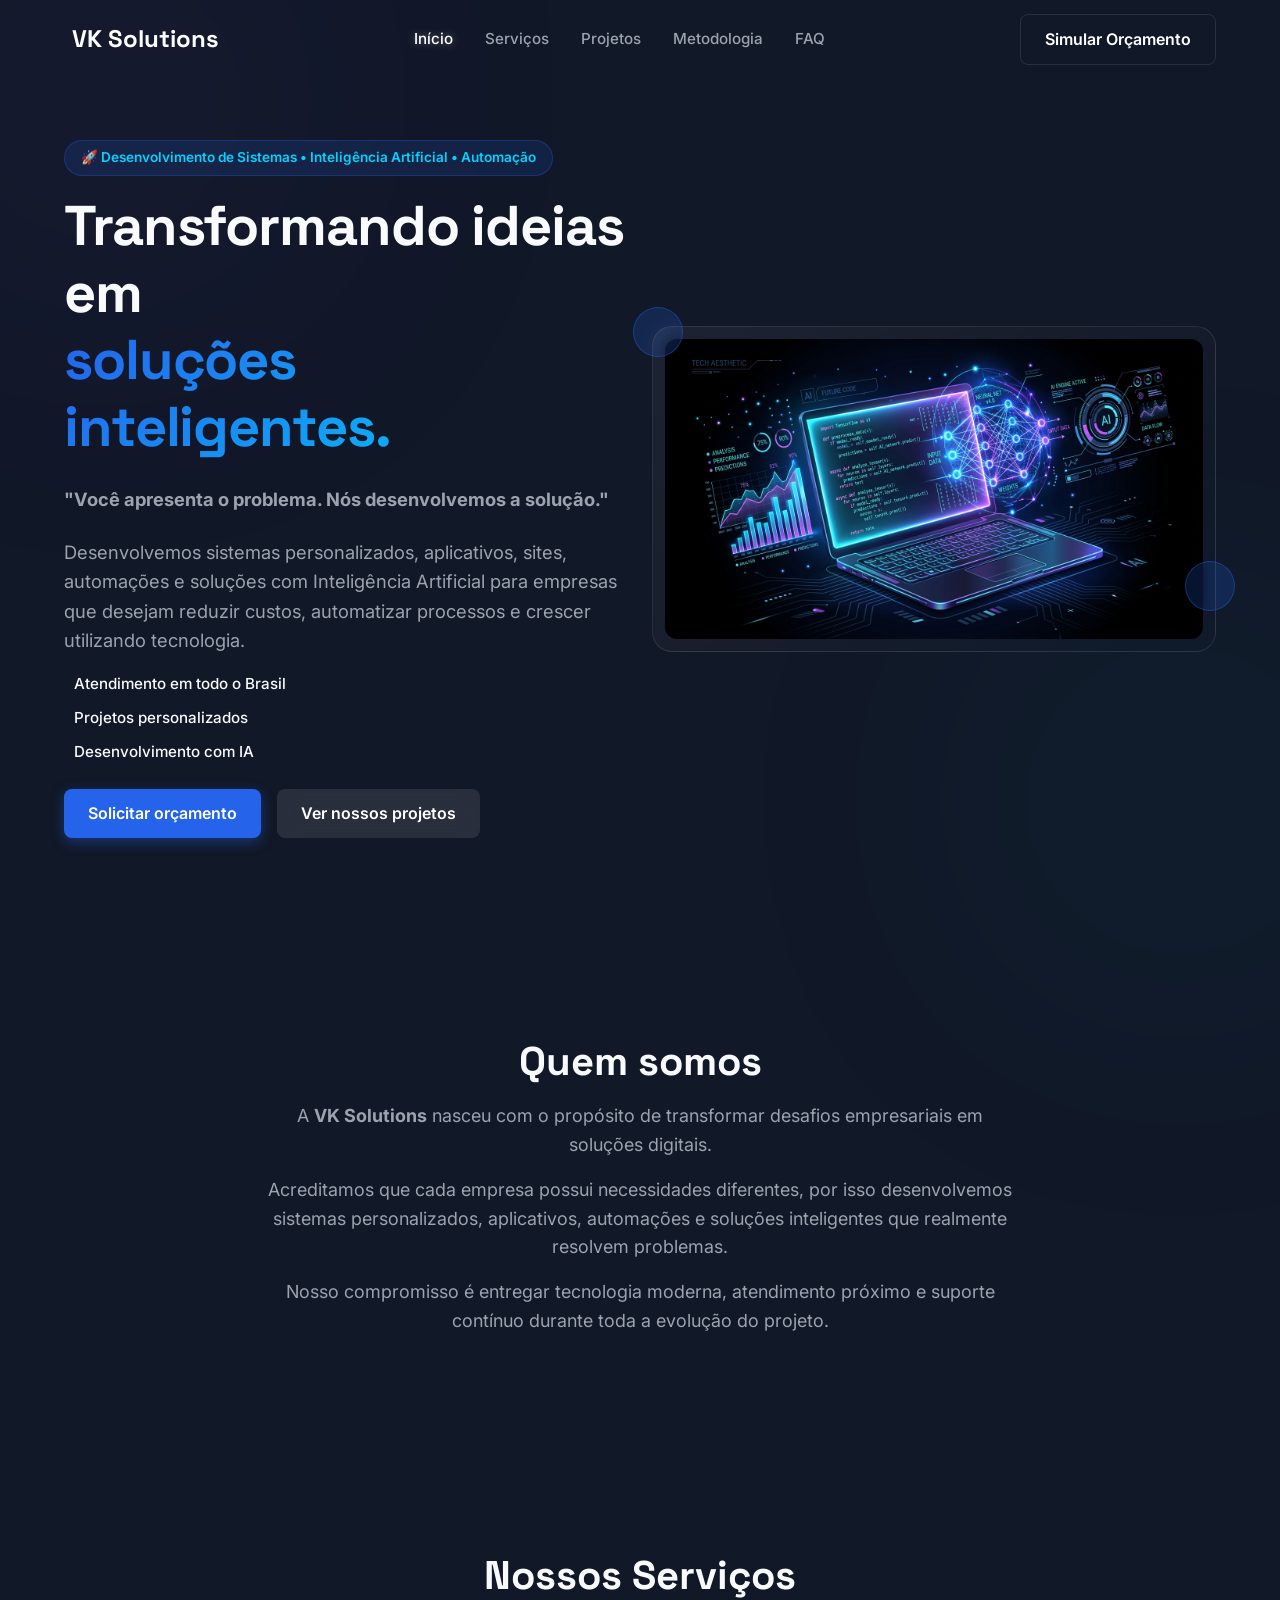
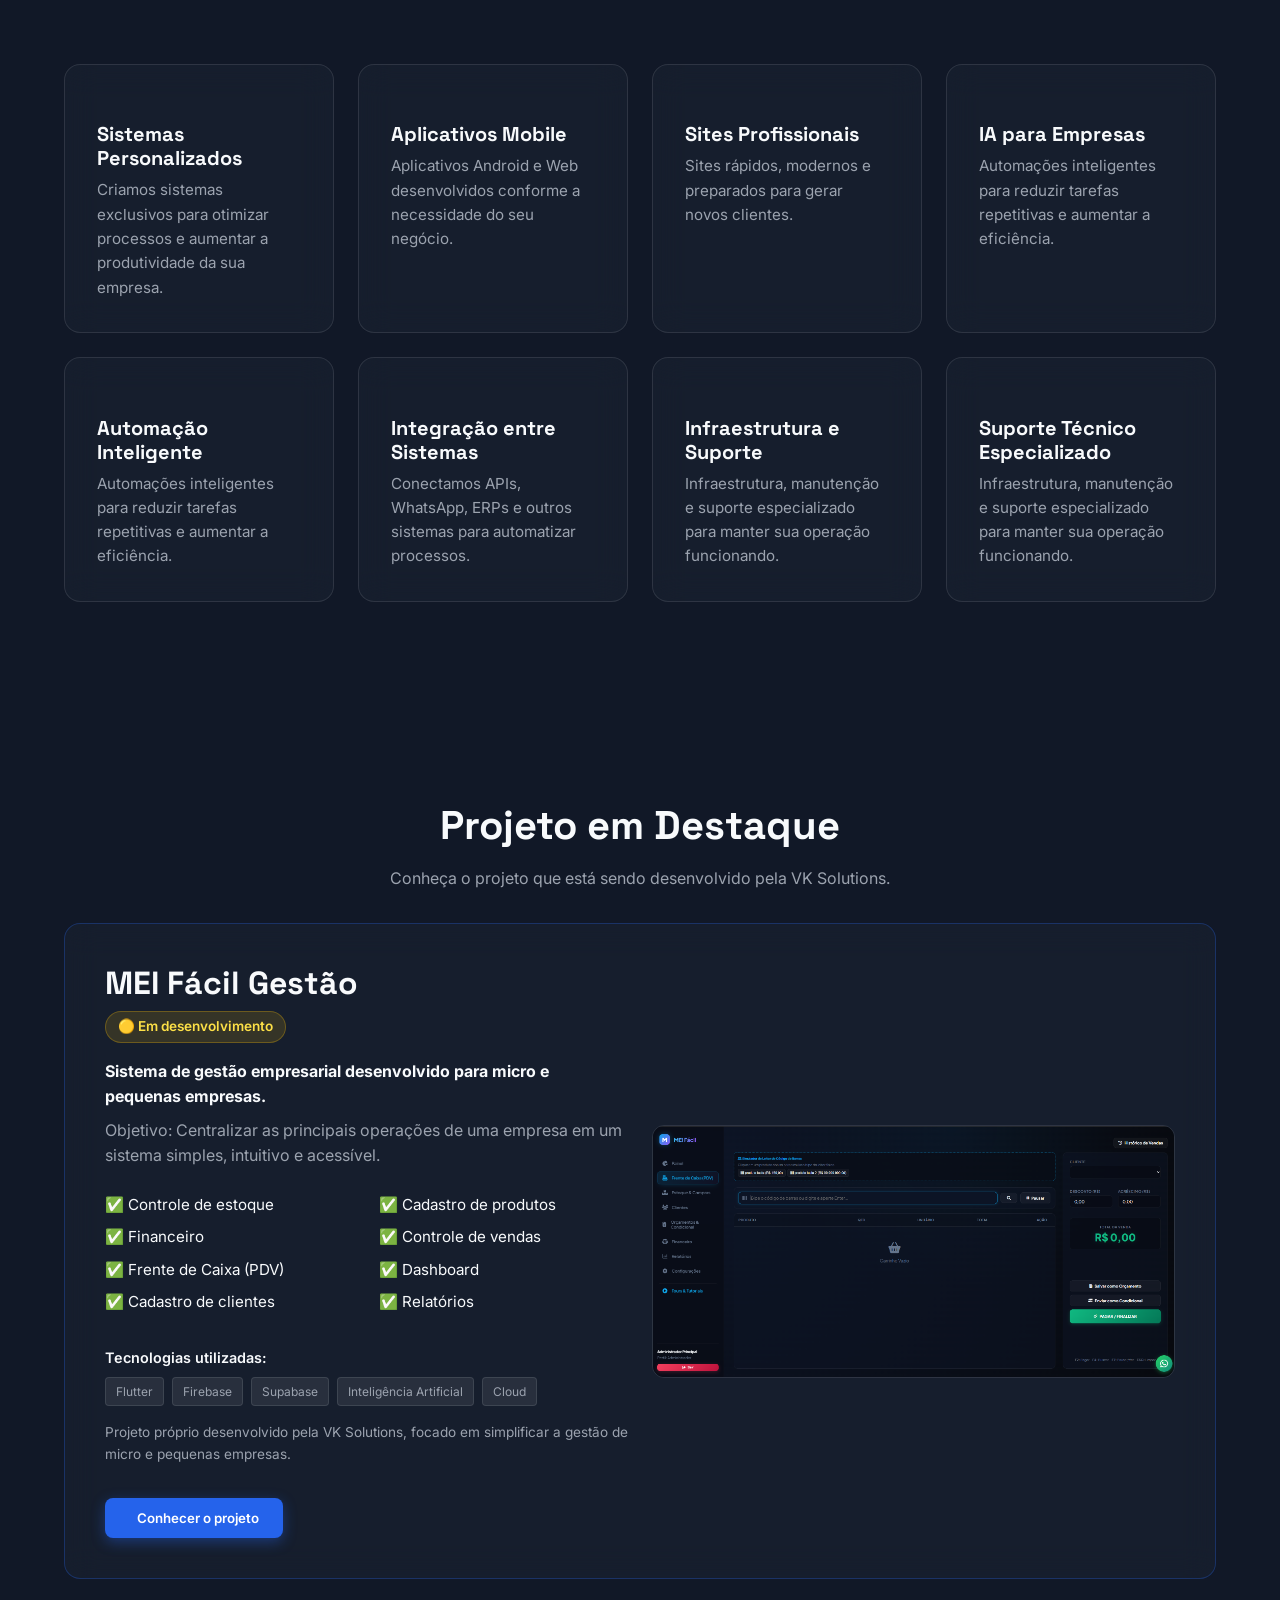
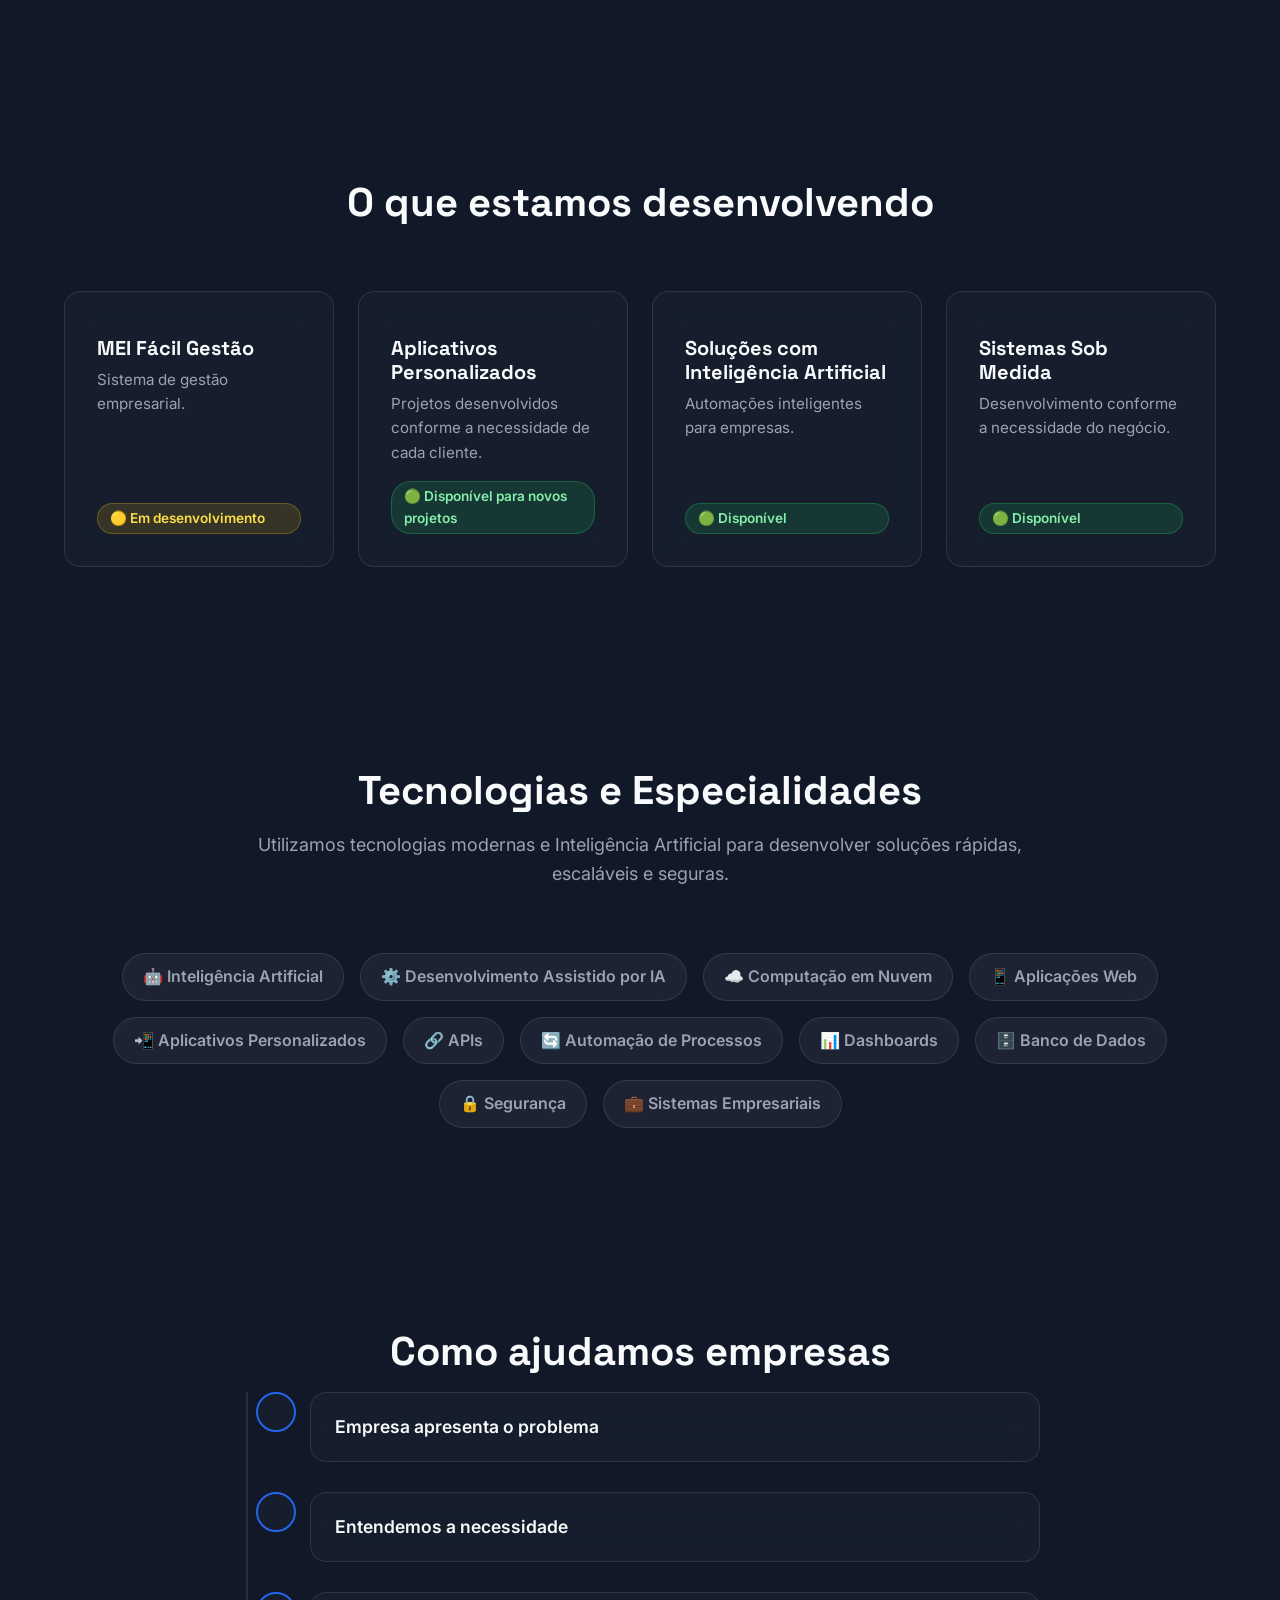
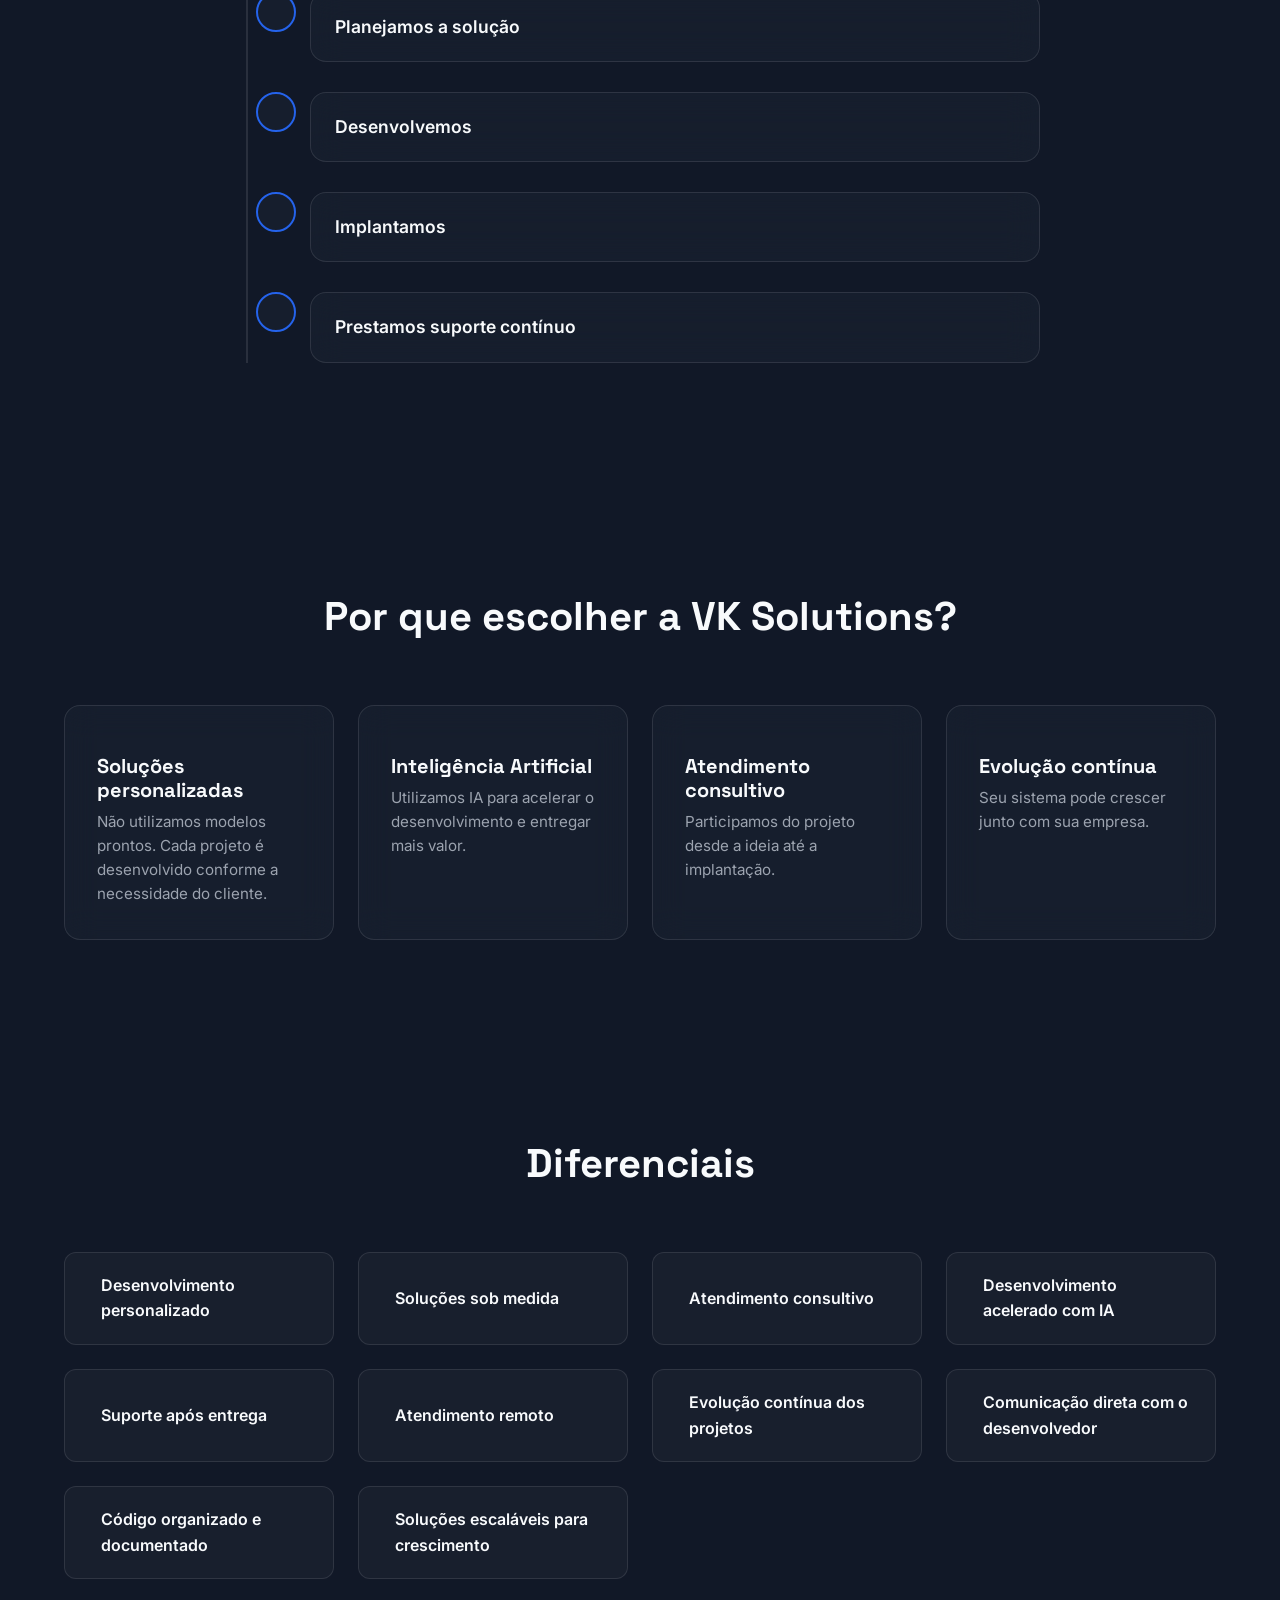
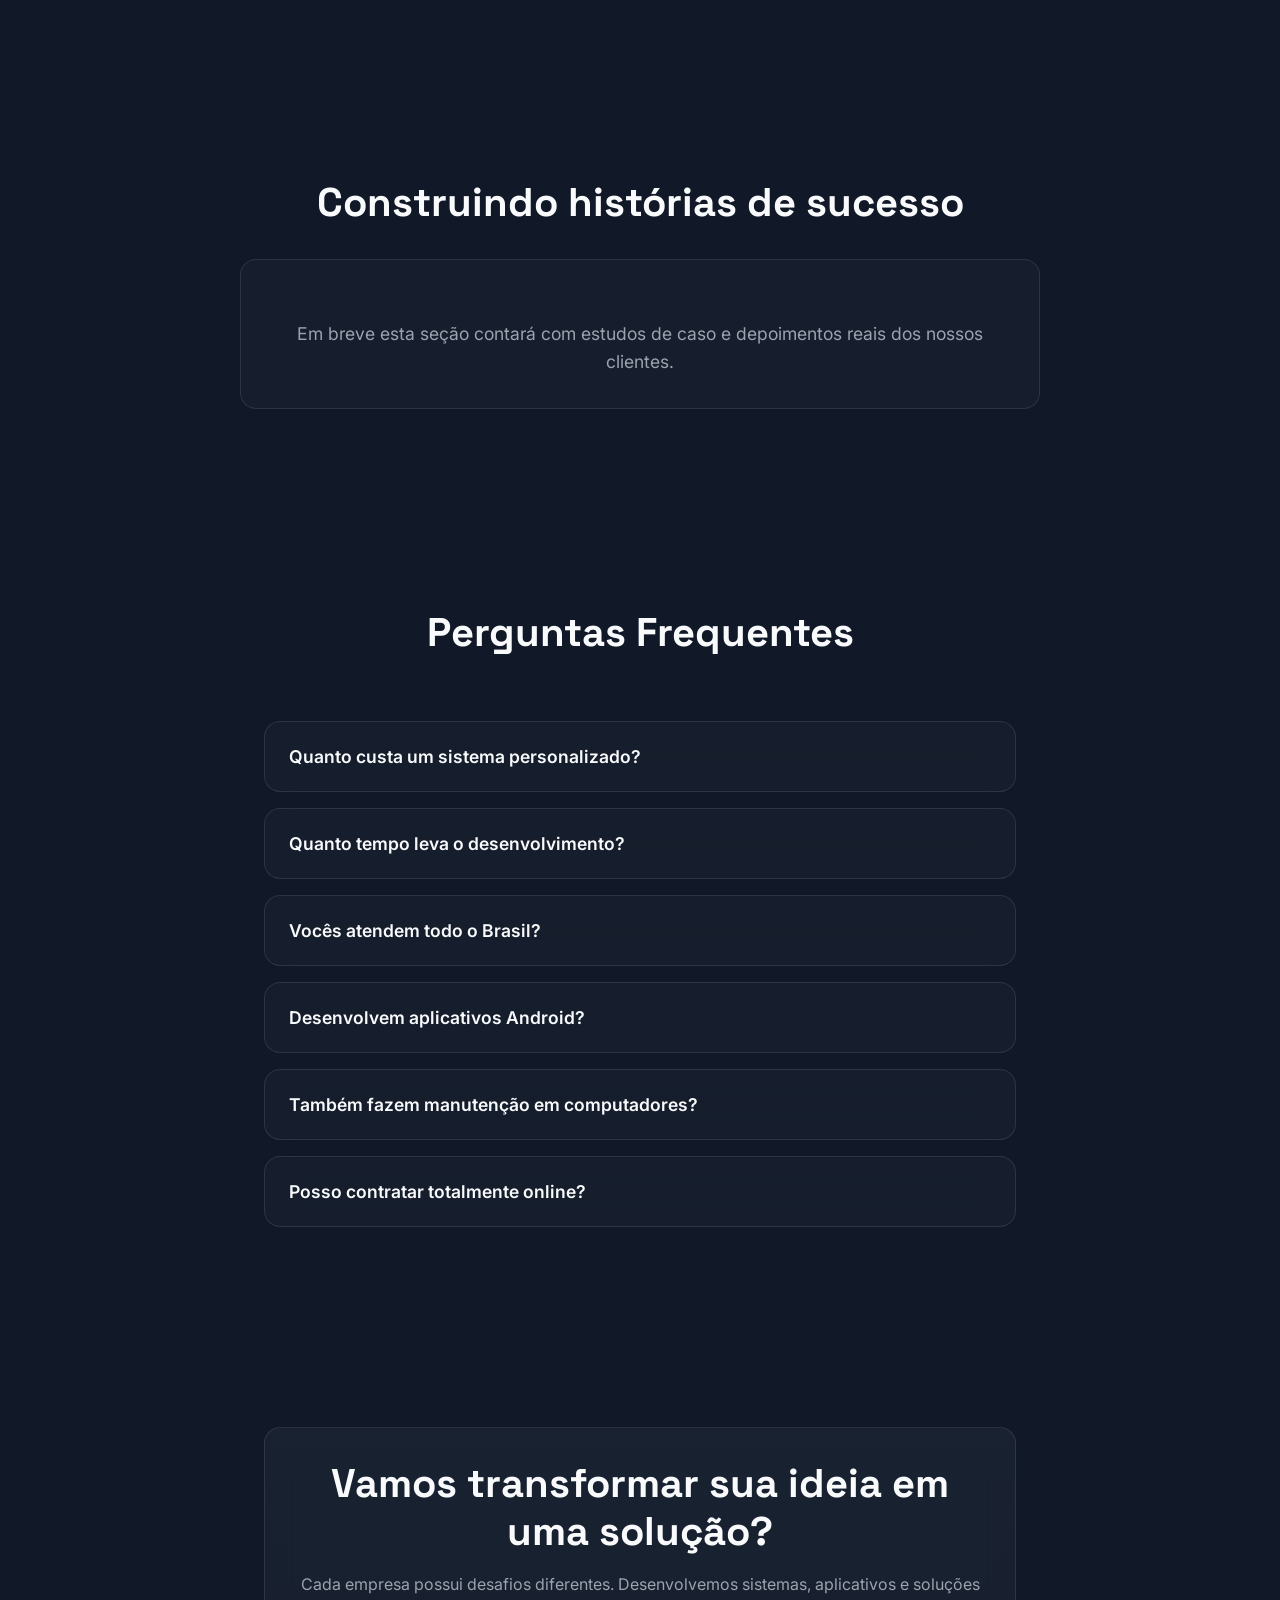
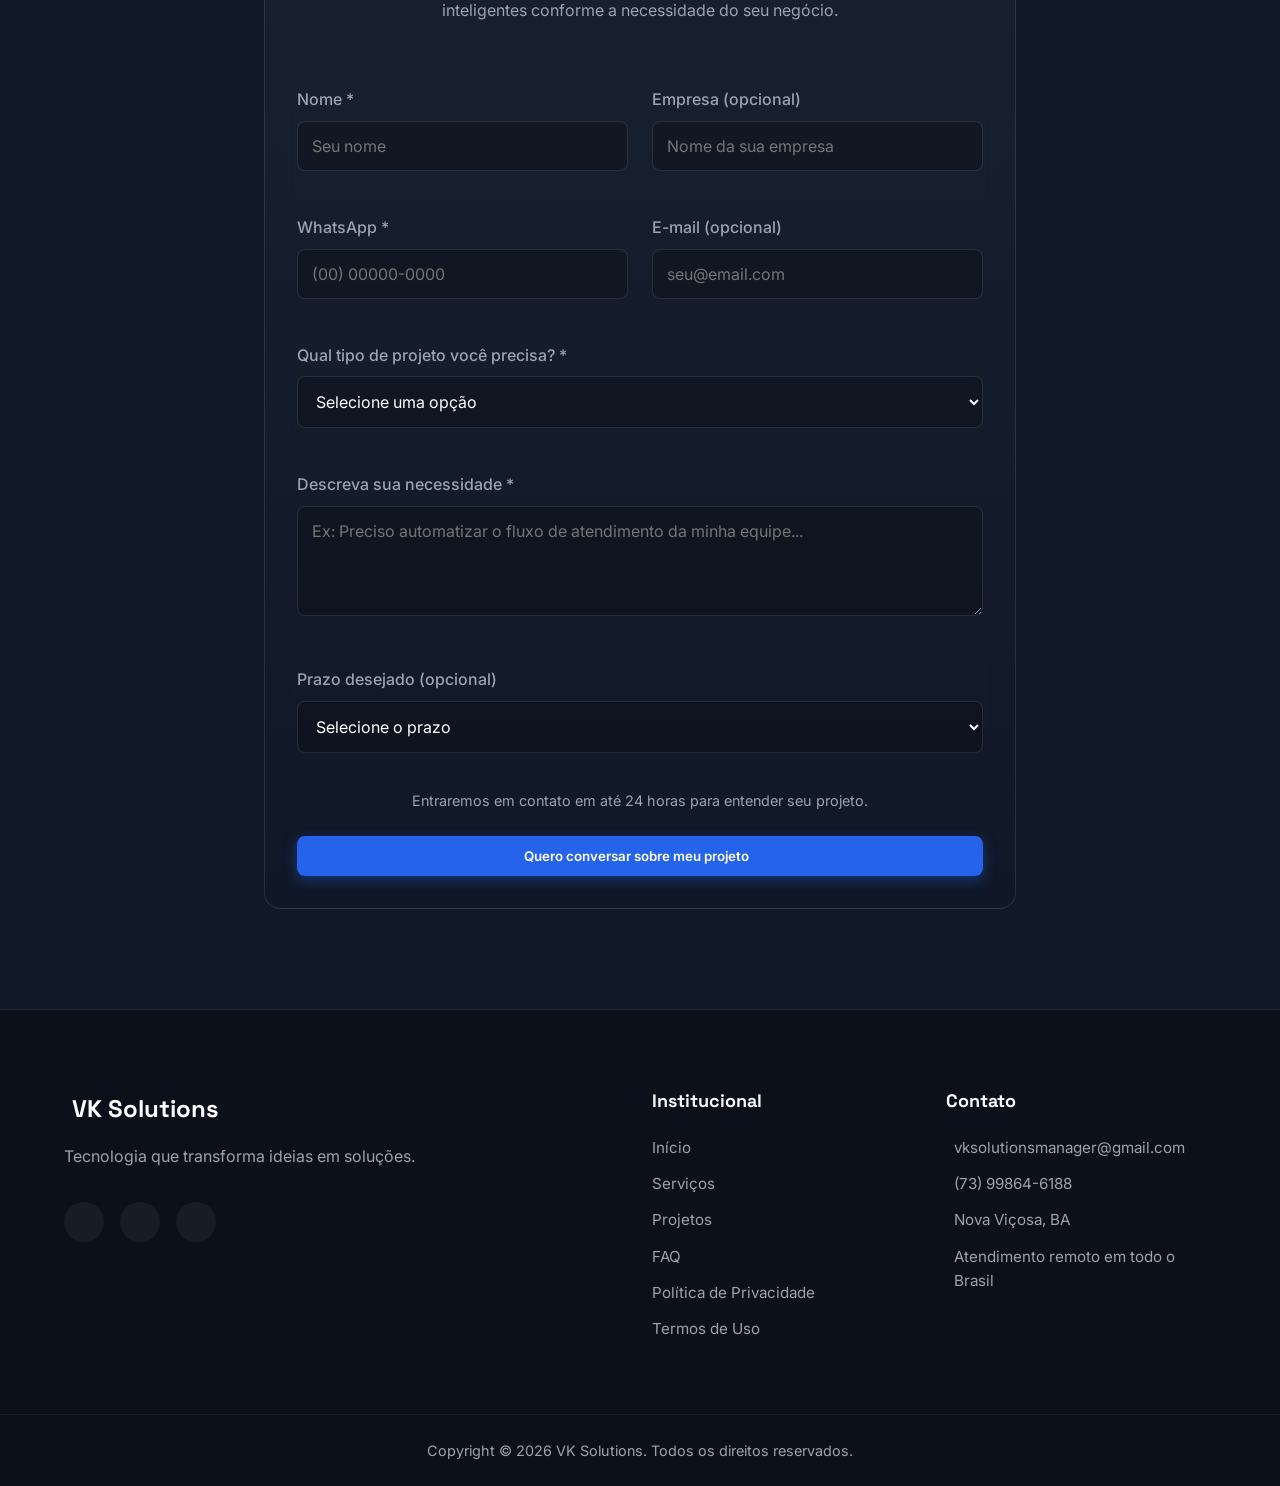
==== index.html @ 552eb719 "Initial commit: VK Solutions Landing Page" ====
<!DOCTYPE html>
<html lang="pt-BR">
<head>
    <meta charset="UTF-8">
    <meta name="viewport" content="width=device-width, initial-scale=1.0">
    <meta name="description" content="Desenvolvemos sistemas personalizados, aplicativos, sites e soluções inteligentes para empresas em todo o Brasil.">
    <title>VK Solutions | Sistemas Personalizados, Inteligência Artificial e Automação</title>
    
    <!-- Fonts -->
    <link rel="preconnect" href="https://fonts.googleapis.com">
    <link rel="preconnect" href="https://fonts.gstatic.com" crossorigin>
    <link href="https://fonts.googleapis.com/css2?family=Inter:wght@400;500;600;700&family=Space+Grotesk:wght@500;700&display=swap" rel="stylesheet">
    
    <!-- Icons -->
    <script src="https://unpkg.com/@phosphor-icons/web"></script>
    
    <link rel="stylesheet" href="style.css">
</head>
<body>
    <!-- Background Effects -->
    <div class="bg-glow top-left"></div>
    <div class="bg-glow bottom-right"></div>

    <!-- Header -->
    <header id="header">
        <div class="container">
            <div class="logo">
                <i class="ph-fill ph-hexagon"></i> VK Solutions
            </div>
            <nav id="navbar">
                <a href="#hero">Início</a>
                <a href="#servicos">Serviços</a>
                <a href="#projetos">Projetos</a>
                <a href="#como-ajudamos">Metodologia</a>
                <a href="#faq">FAQ</a>
            </nav>
            <a href="#simulador" class="btn btn-outline">Simular Orçamento</a>
            <button class="mobile-toggle" aria-label="Menu" id="mobile-toggle">
                <i class="ph ph-list"></i>
            </button>
        </div>
    </header>

    <!-- Hero Section -->
    <section id="hero" class="hero">
        <div class="container grid-2">
            <div class="hero-content fade-in">
                <div class="hero-badge mb-3">
                    🚀 Desenvolvimento de Sistemas • Inteligência Artificial • Automação
                </div>
                <h1>Transformando ideias em <span class="text-gradient">soluções inteligentes.</span></h1>
                
                <p class="hero-quote mb-4"><strong>"Você apresenta o problema. Nós desenvolvemos a solução."</strong></p>
                
                <p>Desenvolvemos sistemas personalizados, aplicativos, sites, automações e soluções com Inteligência Artificial para empresas que desejam reduzir custos, automatizar processos e crescer utilizando tecnologia.</p>
                
                <ul class="hero-features mt-3 mb-4">
                    <li><i class="ph-bold ph-check text-gradient"></i> Atendimento em todo o Brasil</li>
                    <li><i class="ph-bold ph-check text-gradient"></i> Projetos personalizados</li>
                    <li><i class="ph-bold ph-check text-gradient"></i> Desenvolvimento com IA</li>
                </ul>

                <div class="hero-buttons">
                    <a href="#simulador" class="btn btn-primary">Solicitar orçamento</a>
                    <a href="#projetos" class="btn btn-secondary">Ver nossos projetos</a>
                </div>
            </div>
            <div class="hero-image fade-in delay-1">
                <div class="image-wrapper glass-panel hover-lift">
                    <img src="assets/hero-illustration.jpg" alt="Ilustração Futurista - Tecnologia e IA" loading="lazy">
                    <div class="floating-badge badge-1"><i class="ph-fill ph-code"></i></div>
                    <div class="floating-badge badge-2"><i class="ph-fill ph-cpu"></i></div>
                </div>
            </div>
        </div>
    </section>

    <!-- Sobre Section -->
    <section id="sobre" class="sobre section-padding">
        <div class="container text-center max-w-800 fade-in">
            <h2 class="section-title">Quem somos</h2>
            <p class="section-subtitle">
                A <strong>VK Solutions</strong> nasceu com o propósito de transformar desafios empresariais em soluções digitais.
            </p>
            <p class="section-subtitle">
                Acreditamos que cada empresa possui necessidades diferentes, por isso desenvolvemos sistemas personalizados, aplicativos, automações e soluções inteligentes que realmente resolvem problemas.
            </p>
            <p class="section-subtitle">
                Nosso compromisso é entregar tecnologia moderna, atendimento próximo e suporte contínuo durante toda a evolução do projeto.
            </p>
        </div>
    </section>

    <!-- Serviços Section -->
    <section id="servicos" class="servicos section-padding">
        <div class="container">
            <h2 class="section-title text-center fade-in">Nossos Serviços</h2>
            <div class="grid-4 mt-10 fade-in delay-1">
                <div class="service-card glass-panel hover-lift">
                    <div class="icon"><i class="ph-duotone ph-laptop"></i></div>
                    <h3>Sistemas Personalizados</h3>
                    <p>Criamos sistemas exclusivos para otimizar processos e aumentar a produtividade da sua empresa.</p>
                </div>
                <div class="service-card glass-panel hover-lift">
                    <div class="icon"><i class="ph-duotone ph-device-mobile"></i></div>
                    <h3>Aplicativos Mobile</h3>
                    <p>Aplicativos Android e Web desenvolvidos conforme a necessidade do seu negócio.</p>
                </div>
                <div class="service-card glass-panel hover-lift">
                    <div class="icon"><i class="ph-duotone ph-globe"></i></div>
                    <h3>Sites Profissionais</h3>
                    <p>Sites rápidos, modernos e preparados para gerar novos clientes.</p>
                </div>
                <div class="service-card glass-panel hover-lift">
                    <div class="icon"><i class="ph-duotone ph-brain"></i></div>
                    <h3>IA para Empresas</h3>
                    <p>Automações inteligentes para reduzir tarefas repetitivas e aumentar a eficiência.</p>
                </div>
                <div class="service-card glass-panel hover-lift">
                    <div class="icon"><i class="ph-duotone ph-gear"></i></div>
                    <h3>Automação Inteligente</h3>
                    <p>Automações inteligentes para reduzir tarefas repetitivas e aumentar a eficiência.</p>
                </div>
                <div class="service-card glass-panel hover-lift">
                    <div class="icon"><i class="ph-duotone ph-plugs-connected"></i></div>
                    <h3>Integração entre Sistemas</h3>
                    <p>Conectamos APIs, WhatsApp, ERPs e outros sistemas para automatizar processos.</p>
                </div>
                <div class="service-card glass-panel hover-lift">
                    <div class="icon"><i class="ph-duotone ph-cloud"></i></div>
                    <h3>Infraestrutura e Suporte</h3>
                    <p>Infraestrutura, manutenção e suporte especializado para manter sua operação funcionando.</p>
                </div>
                <div class="service-card glass-panel hover-lift">
                    <div class="icon"><i class="ph-duotone ph-desktop"></i></div>
                    <h3>Suporte Técnico Especializado</h3>
                    <p>Infraestrutura, manutenção e suporte especializado para manter sua operação funcionando.</p>
                </div>
            </div>
        </div>
    </section>

    <!-- Projeto em Destaque -->
    <section id="projetos" class="projetos section-padding">
        <div class="container">
            <h2 class="section-title text-center fade-in">Projeto em Destaque</h2>
            <p class="text-center text-muted fade-in mb-5">Conheça o projeto que está sendo desenvolvido pela VK Solutions.</p>
            
            <div class="highlight-project glass-panel mt-5 fade-in delay-1">
                <div class="grid-2 align-center">
                    <div class="project-info">
                        <h3>MEI Fácil Gestão</h3>
                        <div class="status-badge status-dev mb-3">
                            <span class="dot"></span> 🟡 Em desenvolvimento
                        </div>
                        <p class="mb-2"><strong>Sistema de gestão empresarial desenvolvido para micro e pequenas empresas.</strong></p>
                        <p class="text-muted mb-4">Objetivo: Centralizar as principais operações de uma empresa em um sistema simples, intuitivo e acessível.</p>
                        
                        <div class="project-resources grid-2 mb-4">
                            <ul>
                                <li>✅ Controle de estoque</li>
                                <li>✅ Financeiro</li>
                                <li>✅ Frente de Caixa (PDV)</li>
                                <li>✅ Cadastro de clientes</li>
                            </ul>
                            <ul>
                                <li>✅ Cadastro de produtos</li>
                                <li>✅ Controle de vendas</li>
                                <li>✅ Dashboard</li>
                                <li>✅ Relatórios</li>
                            </ul>
                        </div>
                        
                        <div class="project-used-tech mb-5">
                            <p class="mb-2" style="font-size: 0.9rem; font-weight: 600;">Tecnologias utilizadas:</p>
                            <div class="tech-badges-small">
                                <span>Flutter</span>
                                <span>Firebase</span>
                                <span>Supabase</span>
                                <span>Inteligência Artificial</span>
                                <span>Cloud</span>
                            </div>
                            <p class="mt-3 text-muted" style="font-size: 0.85rem;">Projeto próprio desenvolvido pela VK Solutions, focado em simplificar a gestão de micro e pequenas empresas.</p>
                        </div>
                        
                        <button id="btn-open-gallery" class="btn btn-primary">
                            <i class="ph-bold ph-images"></i> Conhecer o projeto
                        </button>
                    </div>
                    
                    <div class="project-preview hover-lift">
                        <img src="assets/mei-print-1.png" alt="MEI Fácil Gestão Preview" loading="lazy">
                    </div>
                </div>
            </div>
        </div>
    </section>

    <!-- Modal Galeria de Imagens -->
    <div id="gallery-modal" class="modal">
        <div class="modal-content">
            <span class="close-modal">&times;</span>
            <div class="gallery-container">
                <button class="nav-btn prev-btn"><i class="ph-bold ph-caret-left"></i></button>
                <img id="gallery-image" src="" alt="Galeria">
                <button class="nav-btn next-btn"><i class="ph-bold ph-caret-right"></i></button>
            </div>
            <div class="gallery-counter">
                <span id="gallery-current">1</span> / <span id="gallery-total">0</span>
            </div>
        </div>
    </div>

    <!-- O que estamos desenvolvendo -->
    <section class="em-desenvolvimento section-padding">
        <div class="container">
            <h2 class="section-title text-center fade-in">O que estamos desenvolvendo</h2>
            <div class="grid-4 mt-10 fade-in delay-1">
                <div class="dev-card glass-panel hover-lift">
                    <i class="ph-duotone ph-storefront dev-icon"></i>
                    <h3>MEI Fácil Gestão</h3>
                    <p>Sistema de gestão empresarial.</p>
                    <div class="status-badge status-dev mt-3">🟡 Em desenvolvimento</div>
                </div>
                <div class="dev-card glass-panel hover-lift">
                    <i class="ph-duotone ph-device-mobile dev-icon"></i>
                    <h3>Aplicativos Personalizados</h3>
                    <p>Projetos desenvolvidos conforme a necessidade de cada cliente.</p>
                    <div class="status-badge status-live mt-3">🟢 Disponível para novos projetos</div>
                </div>
                <div class="dev-card glass-panel hover-lift">
                    <i class="ph-duotone ph-robot dev-icon"></i>
                    <h3>Soluções com Inteligência Artificial</h3>
                    <p>Automações inteligentes para empresas.</p>
                    <div class="status-badge status-live mt-3">🟢 Disponível</div>
                </div>
                <div class="dev-card glass-panel hover-lift">
                    <i class="ph-duotone ph-code-block dev-icon"></i>
                    <h3>Sistemas Sob Medida</h3>
                    <p>Desenvolvimento conforme a necessidade do negócio.</p>
                    <div class="status-badge status-live mt-3">🟢 Disponível</div>
                </div>
            </div>
        </div>
    </section>

    <!-- Tecnologias e Especialidades -->
    <section id="tecnologias" class="tecnologias section-padding">
        <div class="container text-center fade-in">
            <h2 class="section-title">Tecnologias e Especialidades</h2>
            <p class="section-subtitle max-w-800 mx-auto">Utilizamos tecnologias modernas e Inteligência Artificial para desenvolver soluções rápidas, escaláveis e seguras.</p>
            <div class="tech-badges mt-10">
                <span class="tech-badge hover-lift">🤖 Inteligência Artificial</span>
                <span class="tech-badge hover-lift">⚙️ Desenvolvimento Assistido por IA</span>
                <span class="tech-badge hover-lift">☁️ Computação em Nuvem</span>
                <span class="tech-badge hover-lift">📱 Aplicações Web</span>
                <span class="tech-badge hover-lift">📲 Aplicativos Personalizados</span>
                <span class="tech-badge hover-lift">🔗 APIs</span>
                <span class="tech-badge hover-lift">🔄 Automação de Processos</span>
                <span class="tech-badge hover-lift">📊 Dashboards</span>
                <span class="tech-badge hover-lift">🗄️ Banco de Dados</span>
                <span class="tech-badge hover-lift">🔒 Segurança</span>
                <span class="tech-badge hover-lift">💼 Sistemas Empresariais</span>
            </div>
        </div>
    </section>

    <!-- Como Ajudamos Empresas (Timeline) -->
    <section id="como-ajudamos" class="como-ajudamos section-padding">
        <div class="container">
            <h2 class="section-title text-center fade-in">Como ajudamos empresas</h2>
            
            <div class="timeline mt-10 fade-in delay-1">
                <div class="timeline-item">
                    <div class="timeline-dot"><i class="ph-bold ph-warning"></i></div>
                    <div class="timeline-content glass-panel hover-lift">
                        <p>Empresa apresenta o problema</p>
                    </div>
                </div>
                <div class="timeline-item">
                    <div class="timeline-dot"><i class="ph-bold ph-lightbulb"></i></div>
                    <div class="timeline-content glass-panel hover-lift">
                        <p>Entendemos a necessidade</p>
                    </div>
                </div>
                <div class="timeline-item">
                    <div class="timeline-dot"><i class="ph-bold ph-pen-nib"></i></div>
                    <div class="timeline-content glass-panel hover-lift">
                        <p>Planejamos a solução</p>
                    </div>
                </div>
                <div class="timeline-item">
                    <div class="timeline-dot"><i class="ph-bold ph-code"></i></div>
                    <div class="timeline-content glass-panel hover-lift">
                        <p>Desenvolvemos</p>
                    </div>
                </div>
                <div class="timeline-item">
                    <div class="timeline-dot"><i class="ph-bold ph-rocket-launch"></i></div>
                    <div class="timeline-content glass-panel hover-lift">
                        <p>Implantamos</p>
                    </div>
                </div>
                <div class="timeline-item">
                    <div class="timeline-dot"><i class="ph-bold ph-headset"></i></div>
                    <div class="timeline-content glass-panel hover-lift">
                        <p>Prestamos suporte contínuo</p>
                    </div>
                </div>
            </div>
        </div>
    </section>

    <!-- Por que escolher a VK Solutions? (NOVA SEÇÃO) -->
    <section class="pq-escolher section-padding">
        <div class="container">
            <h2 class="section-title text-center fade-in">Por que escolher a VK Solutions?</h2>
            <div class="grid-4 mt-10 fade-in delay-1">
                <div class="diff-card-large glass-panel hover-lift">
                    <i class="ph-duotone ph-rocket"></i>
                    <h3>Soluções personalizadas</h3>
                    <p>Não utilizamos modelos prontos. Cada projeto é desenvolvido conforme a necessidade do cliente.</p>
                </div>
                <div class="diff-card-large glass-panel hover-lift">
                    <i class="ph-duotone ph-robot"></i>
                    <h3>Inteligência Artificial</h3>
                    <p>Utilizamos IA para acelerar o desenvolvimento e entregar mais valor.</p>
                </div>
                <div class="diff-card-large glass-panel hover-lift">
                    <i class="ph-duotone ph-chat-circle-text"></i>
                    <h3>Atendimento consultivo</h3>
                    <p>Participamos do projeto desde a ideia até a implantação.</p>
                </div>
                <div class="diff-card-large glass-panel hover-lift">
                    <i class="ph-duotone ph-chart-line-up"></i>
                    <h3>Evolução contínua</h3>
                    <p>Seu sistema pode crescer junto com sua empresa.</p>
                </div>
            </div>
        </div>
    </section>

    <!-- Diferenciais -->
    <section id="diferenciais" class="diferenciais section-padding">
        <div class="container">
            <h2 class="section-title text-center fade-in">Diferenciais</h2>
            <div class="grid-4 mt-10 fade-in delay-1">
                <div class="diff-card hover-lift">
                    <i class="ph-bold ph-check text-gradient"></i> <span>Desenvolvimento personalizado</span>
                </div>
                <div class="diff-card hover-lift">
                    <i class="ph-bold ph-check text-gradient"></i> <span>Soluções sob medida</span>
                </div>
                <div class="diff-card hover-lift">
                    <i class="ph-bold ph-check text-gradient"></i> <span>Atendimento consultivo</span>
                </div>
                <div class="diff-card hover-lift">
                    <i class="ph-bold ph-check text-gradient"></i> <span>Desenvolvimento acelerado com IA</span>
                </div>
                <div class="diff-card hover-lift">
                    <i class="ph-bold ph-check text-gradient"></i> <span>Suporte após entrega</span>
                </div>
                <div class="diff-card hover-lift">
                    <i class="ph-bold ph-check text-gradient"></i> <span>Atendimento remoto</span>
                </div>
                <div class="diff-card hover-lift">
                    <i class="ph-bold ph-check text-gradient"></i> <span>Evolução contínua dos projetos</span>
                </div>
                <div class="diff-card hover-lift">
                    <i class="ph-bold ph-check text-gradient"></i> <span>Comunicação direta com o desenvolvedor</span>
                </div>
                <div class="diff-card hover-lift">
                    <i class="ph-bold ph-check text-gradient"></i> <span>Código organizado e documentado</span>
                </div>
                <div class="diff-card hover-lift">
                    <i class="ph-bold ph-check text-gradient"></i> <span>Soluções escaláveis para crescimento</span>
                </div>
            </div>
        </div>
    </section>

    <!-- Depoimentos (Em Construção) -->
    <section id="depoimentos" class="depoimentos section-padding">
        <div class="container text-center fade-in">
            <h2 class="section-title">Construindo histórias de sucesso</h2>
            <div class="construction-box glass-panel max-w-800 mt-5 mx-auto hover-lift p-5">
                <i class="ph-duotone ph-code text-gradient" style="font-size: 4rem; margin-bottom: 20px;"></i>
                <p style="font-size: 1.1rem; color: var(--text-muted);">
                    Em breve esta seção contará com estudos de caso e depoimentos reais dos nossos clientes.
                </p>
            </div>
        </div>
    </section>

    <!-- FAQ (Perguntas Frequentes) -->
    <section id="faq" class="faq section-padding">
        <div class="container max-w-800">
            <h2 class="section-title text-center fade-in">Perguntas Frequentes</h2>
            <div class="faq-accordion mt-10 fade-in delay-1">
                
                <div class="faq-item glass-panel">
                    <button class="faq-question">
                        <span>Quanto custa um sistema personalizado?</span>
                        <i class="ph-bold ph-caret-down"></i>
                    </button>
                    <div class="faq-answer">
                        <p>O custo varia conforme a complexidade do projeto, as funcionalidades desejadas e as tecnologias envolvidas. Trabalhamos com orçamentos detalhados para garantir que você pague apenas pelo que realmente precisa, garantindo sempre o melhor custo-benefício.</p>
                    </div>
                </div>

                <div class="faq-item glass-panel">
                    <button class="faq-question">
                        <span>Quanto tempo leva o desenvolvimento?</span>
                        <i class="ph-bold ph-caret-down"></i>
                    </button>
                    <div class="faq-answer">
                        <p>O prazo depende diretamente do escopo do projeto. Utilizamos ferramentas modernas e Inteligência Artificial para acelerar o desenvolvimento, garantindo entregas mais rápidas sem abrir mão da qualidade e segurança.</p>
                    </div>
                </div>

                <div class="faq-item glass-panel">
                    <button class="faq-question">
                        <span>Vocês atendem todo o Brasil?</span>
                        <i class="ph-bold ph-caret-down"></i>
                    </button>
                    <div class="faq-answer">
                        <p>Sim! Nossa estrutura é totalmente remota e preparada para atender empresas de qualquer estado do Brasil, com reuniões virtuais eficientes e suporte online ágil.</p>
                    </div>
                </div>

                <div class="faq-item glass-panel">
                    <button class="faq-question">
                        <span>Desenvolvem aplicativos Android?</span>
                        <i class="ph-bold ph-caret-down"></i>
                    </button>
                    <div class="faq-answer">
                        <p>Sim. Desenvolvemos aplicativos móveis de alto desempenho para Android (e também iOS, dependendo da necessidade), utilizando tecnologias modernas como o Flutter.</p>
                    </div>
                </div>

                <div class="faq-item glass-panel">
                    <button class="faq-question">
                        <span>Também fazem manutenção em computadores?</span>
                        <i class="ph-bold ph-caret-down"></i>
                    </button>
                    <div class="faq-answer">
                        <p>Sim, oferecemos suporte técnico de infraestrutura de TI, cobrindo manutenções preventivas e corretivas em computadores para manter a operação da sua empresa sem interrupções.</p>
                    </div>
                </div>

                <div class="faq-item glass-panel">
                    <button class="faq-question">
                        <span>Posso contratar totalmente online?</span>
                        <i class="ph-bold ph-caret-down"></i>
                    </button>
                    <div class="faq-answer">
                        <p>Com certeza. Todo o nosso processo de entendimento, orçamento, desenvolvimento, validação e implantação pode ser feito 100% online, garantindo segurança e transparência.</p>
                    </div>
                </div>

            </div>
        </div>
    </section>

    <!-- Simulador de Orçamento (CTA Final) -->
    <section id="simulador" class="simulador section-padding">
        <div class="container max-w-800 fade-in">
            <div class="glass-panel form-wrapper">
                <h2 class="section-title text-center">Vamos transformar sua ideia em uma solução?</h2>
                <p class="text-center mt-2 text-muted">Cada empresa possui desafios diferentes. Desenvolvemos sistemas, aplicativos e soluções inteligentes conforme a necessidade do seu negócio.</p>
                
                <form id="budget-form" class="mt-10">
                    <div class="grid-2">
                        <div class="form-group">
                            <label for="client-name">Nome *</label>
                            <input type="text" id="client-name" required placeholder="Seu nome">
                        </div>
                        <div class="form-group">
                            <label for="client-company">Empresa (opcional)</label>
                            <input type="text" id="client-company" placeholder="Nome da sua empresa">
                        </div>
                        <div class="form-group">
                            <label for="client-phone">WhatsApp *</label>
                            <input type="tel" id="client-phone" required placeholder="(00) 00000-0000">
                        </div>
                        <div class="form-group">
                            <label for="client-email">E-mail (opcional)</label>
                            <input type="email" id="client-email" placeholder="seu@email.com">
                        </div>
                        <div class="form-group" style="grid-column: span 2;">
                            <label for="project-type">Qual tipo de projeto você precisa? *</label>
                            <select id="project-type" required>
                                <option value="" disabled selected>Selecione uma opção</option>
                                <option value="Sistema de Gestão">Sistema de Gestão</option>
                                <option value="Aplicativo Mobile">Aplicativo Mobile</option>
                                <option value="Site / Landing Page">Site / Landing Page</option>
                                <option value="Automação com IA">Automação com IA</option>
                                <option value="Integração de Sistemas">Integração de Sistemas</option>
                                <option value="Outros">Outros</option>
                            </select>
                        </div>
                        <div class="form-group" style="grid-column: span 2;">
                            <label for="project-desc">Descreva sua necessidade *</label>
                            <textarea id="project-desc" rows="4" placeholder="Ex: Preciso automatizar o fluxo de atendimento da minha equipe..." required></textarea>
                        </div>
                        <div class="form-group" style="grid-column: span 2;">
                            <label for="project-deadline">Prazo desejado (opcional)</label>
                            <select id="project-deadline">
                                <option value="" disabled selected>Selecione o prazo</option>
                                <option value="O mais rápido possível">O mais rápido possível (Urgente)</option>
                                <option value="1 a 2 meses">1 a 2 meses</option>
                                <option value="3 a 6 meses">3 a 6 meses</option>
                                <option value="Mais de 6 meses / Sem pressa">Mais de 6 meses / Sem pressa</option>
                            </select>
                        </div>
                    </div>
                    
                    <p class="text-center text-muted mt-3 mb-4" style="font-size: 0.9rem;">Entraremos em contato em até 24 horas para entender seu projeto.</p>
                    
                    <button type="submit" class="btn btn-primary w-full">Quero conversar sobre meu projeto <i class="ph-fill ph-whatsapp-logo"></i></button>
                </form>
            </div>
        </div>
    </section>

    <!-- Footer -->
    <footer id="contato" class="footer">
        <div class="container grid-4">
            <div class="footer-brand" style="grid-column: span 2;">
                <div class="logo">
                    <i class="ph-fill ph-hexagon"></i> VK Solutions
                </div>
                <p class="mt-3">Tecnologia que transforma ideias em soluções.</p>
                <div class="social-icons mt-5">
                    <a href="https://www.instagram.com/vk.solutions__/" aria-label="Instagram" target="_blank"><i class="ph ph-instagram-logo"></i></a>
                    <a href="https://wa.me/5573998646188?text=Ol%C3%A1%2C%20vim%20pelo%20site%20da%20VK%20Solutions!" aria-label="WhatsApp" target="_blank"><i class="ph ph-whatsapp-logo"></i></a>
                    <a href="https://github.com/santoskrygsman-coder" aria-label="GitHub" target="_blank"><i class="ph ph-github-logo"></i></a>
                </div>
            </div>
            
            <div class="footer-links">
                <h3>Institucional</h3>
                <ul>
                    <li><a href="#hero">Início</a></li>
                    <li><a href="#servicos">Serviços</a></li>
                    <li><a href="#projetos">Projetos</a></li>
                    <li><a href="#faq">FAQ</a></li>
                    <li><a href="privacidade.html">Política de Privacidade</a></li>
                    <li><a href="termos.html">Termos de Uso</a></li>
                </ul>
            </div>
            
            <div class="footer-contact">
                <h3>Contato</h3>
                <ul>
                    <li><i class="ph-fill ph-envelope-simple"></i> vksolutionsmanager@gmail.com</li>
                    <li><i class="ph-fill ph-whatsapp-logo"></i> (73) 99864-6188</li>
                    <li><i class="ph-fill ph-map-pin"></i> Nova Viçosa, BA</li>
                    <li><i class="ph-fill ph-monitor-play"></i> Atendimento remoto em todo o Brasil</li>
                </ul>
            </div>
        </div>
        <div class="footer-bottom mt-10">
            <div class="container text-center">
                <p>Copyright &copy; 2026 VK Solutions. Todos os direitos reservados.</p>
            </div>
        </div>
    </footer>

    <script src="script.js"></script>
</body>
</html>
---- style.css ----
:root {
    /* Colors */
    --bg-color: #111827;
    --text-main: #F8FAFC;
    --text-muted: #9CA3AF;
    --primary: #2563EB;
    --primary-light: #60A5FA;
    --secondary: #00D4FF;
    --accent: #7C3AED;
    
    /* Gradients */
    --gradient-primary: linear-gradient(135deg, var(--primary) 0%, var(--secondary) 100%);
    --gradient-accent: linear-gradient(135deg, var(--accent) 0%, var(--primary) 100%);
    
    /* Panels & borders */
    --panel-bg: rgba(31, 41, 55, 0.4);
    --panel-border: rgba(255, 255, 255, 0.1);
    
    /* Fonts */
    --font-body: 'Inter', sans-serif;
    --font-heading: 'Space Grotesk', sans-serif;
    
    /* Spacing & Sizes */
    --max-width: 1200px;
    --header-height: 80px;
    --transition: all 0.3s cubic-bezier(0.4, 0, 0.2, 1);
}

* { margin: 0; padding: 0; box-sizing: border-box; }
html { scroll-behavior: smooth; }

body {
    background-color: var(--bg-color); color: var(--text-main);
    font-family: var(--font-body); line-height: 1.6;
    overflow-x: hidden; position: relative;
}

/* Background Effects */
.bg-glow {
    position: fixed; width: 600px; height: 600px; border-radius: 50%; filter: blur(150px);
    z-index: -1; pointer-events: none; opacity: 0.4;
}
.bg-glow.top-left { top: -200px; left: -200px; background: radial-gradient(circle, rgba(124,58,237,0.3) 0%, rgba(37,99,235,0) 70%); }
.bg-glow.bottom-right { bottom: -200px; right: -200px; background: radial-gradient(circle, rgba(0,212,255,0.2) 0%, rgba(37,99,235,0) 70%); }

/* Container */
.container { max-width: var(--max-width); margin: 0 auto; padding: 0 24px; }
.max-w-800 { max-width: 800px; margin-left: auto; margin-right: auto; }
.mx-auto { margin-left: auto; margin-right: auto; }

/* Typography */
h1, h2, h3, h4, h5, h6 { font-family: var(--font-heading); line-height: 1.2; }
.text-gradient {
    background: var(--gradient-primary); -webkit-background-clip: text;
    -webkit-text-fill-color: transparent; background-clip: text; display: inline-block;
}
.section-title { font-size: 2.5rem; margin-bottom: 1rem; }
.section-subtitle { color: var(--text-muted); font-size: 1.125rem; margin-bottom: 1rem; }
.text-muted { color: var(--text-muted); }
.mb-2 { margin-bottom: 0.5rem; }
.mb-3 { margin-bottom: 1rem; }
.mb-4 { margin-bottom: 1.5rem; }
.mb-5 { margin-bottom: 2rem; }
.p-5 { padding: 2rem; }

/* Utilities */
.text-center { text-align: center; }
.mt-2 { margin-top: 0.5rem; }
.mt-3 { margin-top: 1rem; }
.mt-5 { margin-top: 2rem; }
.mt-10 { margin-top: 4rem; }
.w-full { width: 100%; }
.section-padding { padding: 100px 0; }
.align-center { align-items: center; }

/* Grid Layouts */
.grid-2, .grid-3, .grid-4 { display: grid; gap: 24px; }
.grid-2 { grid-template-columns: repeat(2, 1fr); }
.grid-3 { grid-template-columns: repeat(3, 1fr); }
.grid-4 { grid-template-columns: repeat(4, 1fr); }

/* Buttons & Glow */
.btn {
    display: inline-flex; align-items: center; justify-content: center; gap: 8px;
    padding: 12px 24px; border-radius: 8px; font-weight: 600; font-family: var(--font-body);
    text-decoration: none; cursor: pointer; transition: var(--transition); border: none;
}
.btn-primary { background: var(--primary); color: white; box-shadow: 0 4px 14px 0 rgba(37, 99, 235, 0.4); }
.btn-primary:hover {
    background: var(--primary-light);
    box-shadow: 0 0 20px 4px rgba(37, 99, 235, 0.6);
    transform: translateY(-2px);
}
.btn-secondary { background: rgba(255, 255, 255, 0.1); color: white; backdrop-filter: blur(10px); }
.btn-secondary:hover { background: rgba(255, 255, 255, 0.15); transform: translateY(-2px); box-shadow: 0 0 15px rgba(255,255,255,0.2); }
.btn-outline { background: transparent; border: 1px solid var(--panel-border); color: white; }
.btn-outline:hover { border-color: var(--primary); color: var(--secondary); box-shadow: 0 0 15px rgba(37, 99, 235, 0.3); }

/* Glass Panel & Hover Lift */
.glass-panel {
    background: var(--panel-bg); backdrop-filter: blur(16px); -webkit-backdrop-filter: blur(16px);
    border: 1px solid var(--panel-border); border-radius: 16px; padding: 32px; transition: var(--transition);
}
.hover-lift { transition: var(--transition); }
.hover-lift:hover { transform: translateY(-8px); border-color: rgba(37, 99, 235, 0.5); box-shadow: 0 15px 35px -10px rgba(37, 99, 235, 0.3); }

/* Header */
header {
    position: fixed; top: 0; left: 0; right: 0; height: var(--header-height);
    display: flex; align-items: center; z-index: 1000; transition: var(--transition); border-bottom: 1px solid transparent;
}
header.scrolled { background: rgba(17, 24, 39, 0.85); backdrop-filter: blur(12px); border-bottom: 1px solid var(--panel-border); }
header .container { display: flex; justify-content: space-between; align-items: center; width: 100%; }
.logo { display: flex; align-items: center; gap: 8px; font-family: var(--font-heading); font-weight: 700; font-size: 1.5rem; color: white; text-decoration: none; }
.logo i { color: var(--primary); font-size: 1.75rem; transition: var(--transition); }
.logo:hover i { transform: rotate(15deg); filter: drop-shadow(0 0 8px var(--primary)); }
nav { display: flex; gap: 32px; }
nav a { color: var(--text-muted); text-decoration: none; font-weight: 500; font-size: 0.95rem; transition: var(--transition); }
nav a:hover, nav a.active { color: white; text-shadow: 0 0 10px rgba(255,255,255,0.4); }
.mobile-toggle { display: none; background: transparent; border: none; color: white; font-size: 2rem; cursor: pointer; }

/* Hero Section */
.hero { padding-top: calc(var(--header-height) + 60px); padding-bottom: 100px; min-height: 100vh; display: flex; align-items: center; }
.hero-badge {
    display: inline-block; padding: 6px 16px; background: rgba(37, 99, 235, 0.15); border: 1px solid rgba(37, 99, 235, 0.3);
    border-radius: 50px; font-size: 0.85rem; font-weight: 600; color: var(--secondary);
}
.hero-content h1 { font-size: 3.5rem; margin-bottom: 24px; letter-spacing: -0.02em; }
.hero-quote { font-size: 1.3rem; color: var(--primary-light); }
.hero-content p { font-size: 1.15rem; color: var(--text-muted); }
.hero-features { list-style: none; }
.hero-features li { display: flex; align-items: center; gap: 10px; margin-bottom: 10px; font-weight: 500; font-size: 0.95rem;}
.hero-features li i { font-size: 1.25rem; }
.hero-buttons { display: flex; gap: 16px; }

.hero-image { position: relative; display: flex; align-items: center; justify-content: center; }
.hero-image img { width: 100%; border-radius: 12px; display: block; }
.hero-image .image-wrapper { position: relative; padding: 12px; background: linear-gradient(135deg, rgba(255,255,255,0.05) 0%, rgba(255,255,255,0) 100%); border-radius: 20px; }
.floating-badge {
    position: absolute; background: rgba(37, 99, 235, 0.2); border: 1px solid rgba(37, 99, 235, 0.4);
    backdrop-filter: blur(8px); border-radius: 50%; width: 50px; height: 50px; display: flex; align-items: center; justify-content: center; font-size: 1.5rem; color: var(--secondary);
    animation: float 4s ease-in-out infinite;
}
.badge-1 { top: -20px; left: -20px; }
.badge-2 { bottom: 40px; right: -20px; animation-delay: 2s; }
@keyframes float { 0%, 100% { transform: translateY(0); } 50% { transform: translateY(-15px); } }

/* Services */
.service-card { position: relative; overflow: hidden; }
.service-card::before { content: ''; position: absolute; top: 0; left: 0; width: 100%; height: 100%; background: var(--gradient-primary); opacity: 0; transition: var(--transition); z-index: -1; }
.service-card:hover::before { opacity: 0.05; }
.service-card .icon { font-size: 2.5rem; color: var(--secondary); margin-bottom: 16px; display: inline-block; transition: var(--transition); }
.service-card:hover .icon { transform: scale(1.1); color: var(--primary-light); }
.service-card h3 { font-size: 1.25rem; margin-bottom: 8px; }
.service-card p { color: var(--text-muted); font-size: 0.95rem; }

/* Status Badges */
.status-badge { display: inline-block; padding: 4px 12px; border-radius: 20px; font-size: 0.85rem; font-weight: 600; }
.status-dev { background: rgba(234, 179, 8, 0.15); border: 1px solid rgba(234, 179, 8, 0.3); color: #FDE047; }
.status-live { background: rgba(34, 197, 94, 0.15); border: 1px solid rgba(34, 197, 94, 0.3); color: #86EFAC; }

/* Projeto em Destaque */
.highlight-project { padding: 40px; border-color: rgba(37, 99, 235, 0.3); }
.project-info h3 { font-size: 2rem; margin-bottom: 8px; }
.project-resources ul { list-style: none; }
.project-resources li { margin-bottom: 8px; color: var(--text-main); font-size: 0.95rem;}
.tech-badges-small { display: flex; flex-wrap: wrap; gap: 8px; }
.tech-badges-small span { padding: 4px 10px; background: rgba(255,255,255,0.08); border-radius: 4px; font-size: 0.75rem; color: var(--text-muted); border: 1px solid rgba(255,255,255,0.1); }
.project-preview { border-radius: 12px; overflow: hidden; border: 1px solid var(--panel-border); }
.project-preview img { width: 100%; display: block; transition: transform 0.5s ease; }
.project-preview:hover img { transform: scale(1.05); cursor: pointer; }

/* Modal Galeria */
.modal {
    display: none; position: fixed; z-index: 9999; left: 0; top: 0; width: 100%; height: 100%;
    background-color: rgba(0, 0, 0, 0.9); backdrop-filter: blur(5px);
}
.modal-content {
    position: relative; margin: 5% auto; width: 90%; max-width: 1000px;
    height: 80%; display: flex; flex-direction: column; justify-content: center; align-items: center;
}
.close-modal {
    position: absolute; top: -40px; right: 0; color: white; font-size: 35px;
    font-weight: bold; cursor: pointer; transition: 0.3s;
}
.close-modal:hover { color: var(--primary); }
.gallery-container { display: flex; align-items: center; justify-content: space-between; width: 100%; }
.gallery-container img { max-width: 80%; max-height: 70vh; border-radius: 8px; box-shadow: 0 0 20px rgba(0,0,0,0.5); object-fit: contain; }
.nav-btn {
    background: rgba(255,255,255,0.1); border: none; color: white; font-size: 2rem;
    padding: 15px; border-radius: 50%; cursor: pointer; transition: 0.3s;
}
.nav-btn:hover { background: var(--primary); }
.gallery-counter { margin-top: 20px; color: white; font-size: 1.1rem; }

/* Cards O que estamos desenvolvendo */
.dev-card { display: flex; flex-direction: column; }
.dev-icon { font-size: 2rem; color: var(--secondary); margin-bottom: 12px; }
.dev-card h3 { font-size: 1.25rem; margin-bottom: 8px; }
.dev-card p { font-size: 0.95rem; color: var(--text-muted); flex-grow: 1; }

/* Tecnologias Emojis */
.tech-badges { display: flex; flex-wrap: wrap; justify-content: center; gap: 16px; }
.tech-badge {
    padding: 10px 20px; background: rgba(255, 255, 255, 0.05); border: 1px solid var(--panel-border);
    border-radius: 50px; font-weight: 600; color: var(--text-muted); transition: var(--transition); cursor: default;
}
.tech-badge:hover {
    background: rgba(37, 99, 235, 0.15); color: white; border-color: var(--primary);
    box-shadow: 0 0 15px rgba(37, 99, 235, 0.4); transform: translateY(-3px);
}

/* Timeline Vertical */
.timeline { position: relative; max-width: 800px; margin: 0 auto; padding-left: 30px; }
.timeline::before {
    content: ''; position: absolute; left: 6px; top: 0; height: 100%; width: 2px;
    background: var(--panel-border);
}
.timeline-item { position: relative; margin-bottom: 30px; padding-left: 40px; }
.timeline-dot {
    position: absolute; left: -14px; top: 20px; transform: translateY(-50%);
    width: 40px; height: 40px; border-radius: 50%; background: var(--panel-bg);
    border: 2px solid var(--primary); display: flex; align-items: center; justify-content: center;
    color: var(--secondary); font-size: 1.25rem; z-index: 1;
}
.timeline-content { padding: 20px 24px; display: flex; align-items: center; gap: 16px; }
.timeline-content p { margin: 0; font-weight: 600; font-size: 1.1rem; }

/* Por que escolher / Diferenciais Large Cards */
.diff-card-large { display: flex; flex-direction: column; text-align: left; }
.diff-card-large i { font-size: 2.5rem; color: var(--primary-light); margin-bottom: 16px; }
.diff-card-large h3 { font-size: 1.25rem; margin-bottom: 8px; }
.diff-card-large p { color: var(--text-muted); font-size: 0.95rem; }

/* Diferenciais Small */
.diff-card { display: flex; align-items: center; gap: 16px; background: rgba(255,255,255,0.03); border: 1px solid var(--panel-border); padding: 20px; border-radius: 12px; }
.diff-card i { font-size: 1.5rem; }
.diff-card span { font-weight: 600; }

/* FAQ Accordion */
.faq-accordion { display: flex; flex-direction: column; gap: 16px; }
.faq-item { padding: 0; overflow: hidden; transition: var(--transition); }
.faq-item.active { border-color: rgba(37, 99, 235, 0.5); box-shadow: 0 5px 20px rgba(0,0,0,0.3); }
.faq-question {
    width: 100%; display: flex; justify-content: space-between; align-items: center;
    padding: 24px; background: transparent; border: none; color: var(--text-main);
    font-size: 1.1rem; font-weight: 600; font-family: var(--font-body); cursor: pointer; text-align: left;
}
.faq-question i { transition: transform 0.3s ease; color: var(--primary); font-size: 1.25rem; }
.faq-item.active .faq-question i { transform: rotate(180deg); }
.faq-answer { max-height: 0; overflow: hidden; transition: max-height 0.4s ease; padding: 0 24px; }
.faq-item.active .faq-answer { padding-bottom: 24px; }
.faq-answer p { color: var(--text-muted); font-size: 0.95rem; line-height: 1.6; }

/* Formulário / Simulador */
.form-wrapper { background: linear-gradient(180deg, rgba(31, 41, 55, 0.6) 0%, rgba(17, 24, 39, 0.8) 100%); }
.form-group { margin-bottom: 20px; text-align: left; }
.form-group label { display: block; margin-bottom: 8px; font-weight: 500; color: var(--text-muted); }
.form-group input, .form-group select, .form-group textarea {
    width: 100%; padding: 14px; background: rgba(0, 0, 0, 0.2); border: 1px solid rgba(255, 255, 255, 0.1);
    border-radius: 8px; color: white; font-family: var(--font-body); font-size: 1rem; transition: var(--transition);
}
.form-group input:focus, .form-group select:focus, .form-group textarea:focus {
    outline: none; border-color: var(--primary); background: rgba(0, 0, 0, 0.4); box-shadow: 0 0 10px rgba(37, 99, 235, 0.2);
}
.form-group select option { background: var(--bg-color); color: white; }

/* Footer */
.footer { background: #0B101A; padding-top: 80px; border-top: 1px solid var(--panel-border); }
.footer-brand p { color: var(--text-muted); margin-top: 16px; }
.footer h3 { font-family: var(--font-heading); margin-bottom: 24px; font-size: 1.125rem; }
.footer ul { list-style: none; }
.footer ul li { margin-bottom: 12px; display: flex; align-items: center; gap: 8px; color: var(--text-muted); font-size: 0.95rem;}
.footer ul li a { color: var(--text-muted); text-decoration: none; transition: var(--transition); }
.footer ul li a:hover { color: var(--primary); }
.social-icons { display: flex; gap: 16px; }
.social-icons a {
    display: flex; align-items: center; justify-content: center; width: 40px; height: 40px;
    background: rgba(255,255,255,0.05); border-radius: 50%; color: white; font-size: 1.25rem; transition: var(--transition);
}
.social-icons a:hover { background: var(--primary); transform: translateY(-3px); box-shadow: 0 0 10px rgba(37, 99, 235, 0.5); }
.footer-bottom { margin-top: 60px; padding: 24px 0; border-top: 1px solid rgba(255,255,255,0.05); color: var(--text-muted); font-size: 0.9rem; }

/* Animations (Scroll Fade In) */
.fade-in { opacity: 0; transform: translateY(30px); transition: opacity 0.8s cubic-bezier(0.4, 0, 0.2, 1), transform 0.8s cubic-bezier(0.4, 0, 0.2, 1); }
.fade-in.visible { opacity: 1; transform: translateY(0); }
.delay-1 { transition-delay: 0.15s; }

/* Responsive */
@media (max-width: 1024px) {
    .grid-4 { grid-template-columns: repeat(2, 1fr); }
    .hero-content h1 { font-size: 2.8rem; }
}

@media (max-width: 768px) {
    .grid-2, .grid-3, .grid-4 { grid-template-columns: 1fr; }
    .form-group[style] { grid-column: span 1 !important; }
    
    .hero { flex-direction: column; text-align: center; padding-top: 120px; }
    .hero-features { display: flex; flex-direction: column; align-items: center; }
    .hero-buttons { justify-content: center; flex-direction: column; }
    .hero-image { margin-top: 40px; }
    
    .highlight-project .grid-2 { display: flex; flex-direction: column; }
    .timeline { padding-left: 20px; }
    .timeline::before { left: 0; }
    .timeline-dot { left: -20px; width: 32px; height: 32px; font-size: 1rem; }
    
    .mobile-toggle { display: block; }
    nav {
        position: fixed; top: var(--header-height); left: 0; right: 0;
        background: rgba(17, 24, 39, 0.95); backdrop-filter: blur(12px);
        flex-direction: column; padding: 24px; gap: 24px; text-align: center;
        border-bottom: 1px solid var(--panel-border); transform: translateY(-100%);
        opacity: 0; visibility: hidden; transition: var(--transition);
    }
    nav.active { transform: translateY(0); opacity: 1; visibility: visible; }
    header .btn { display: none; }
}
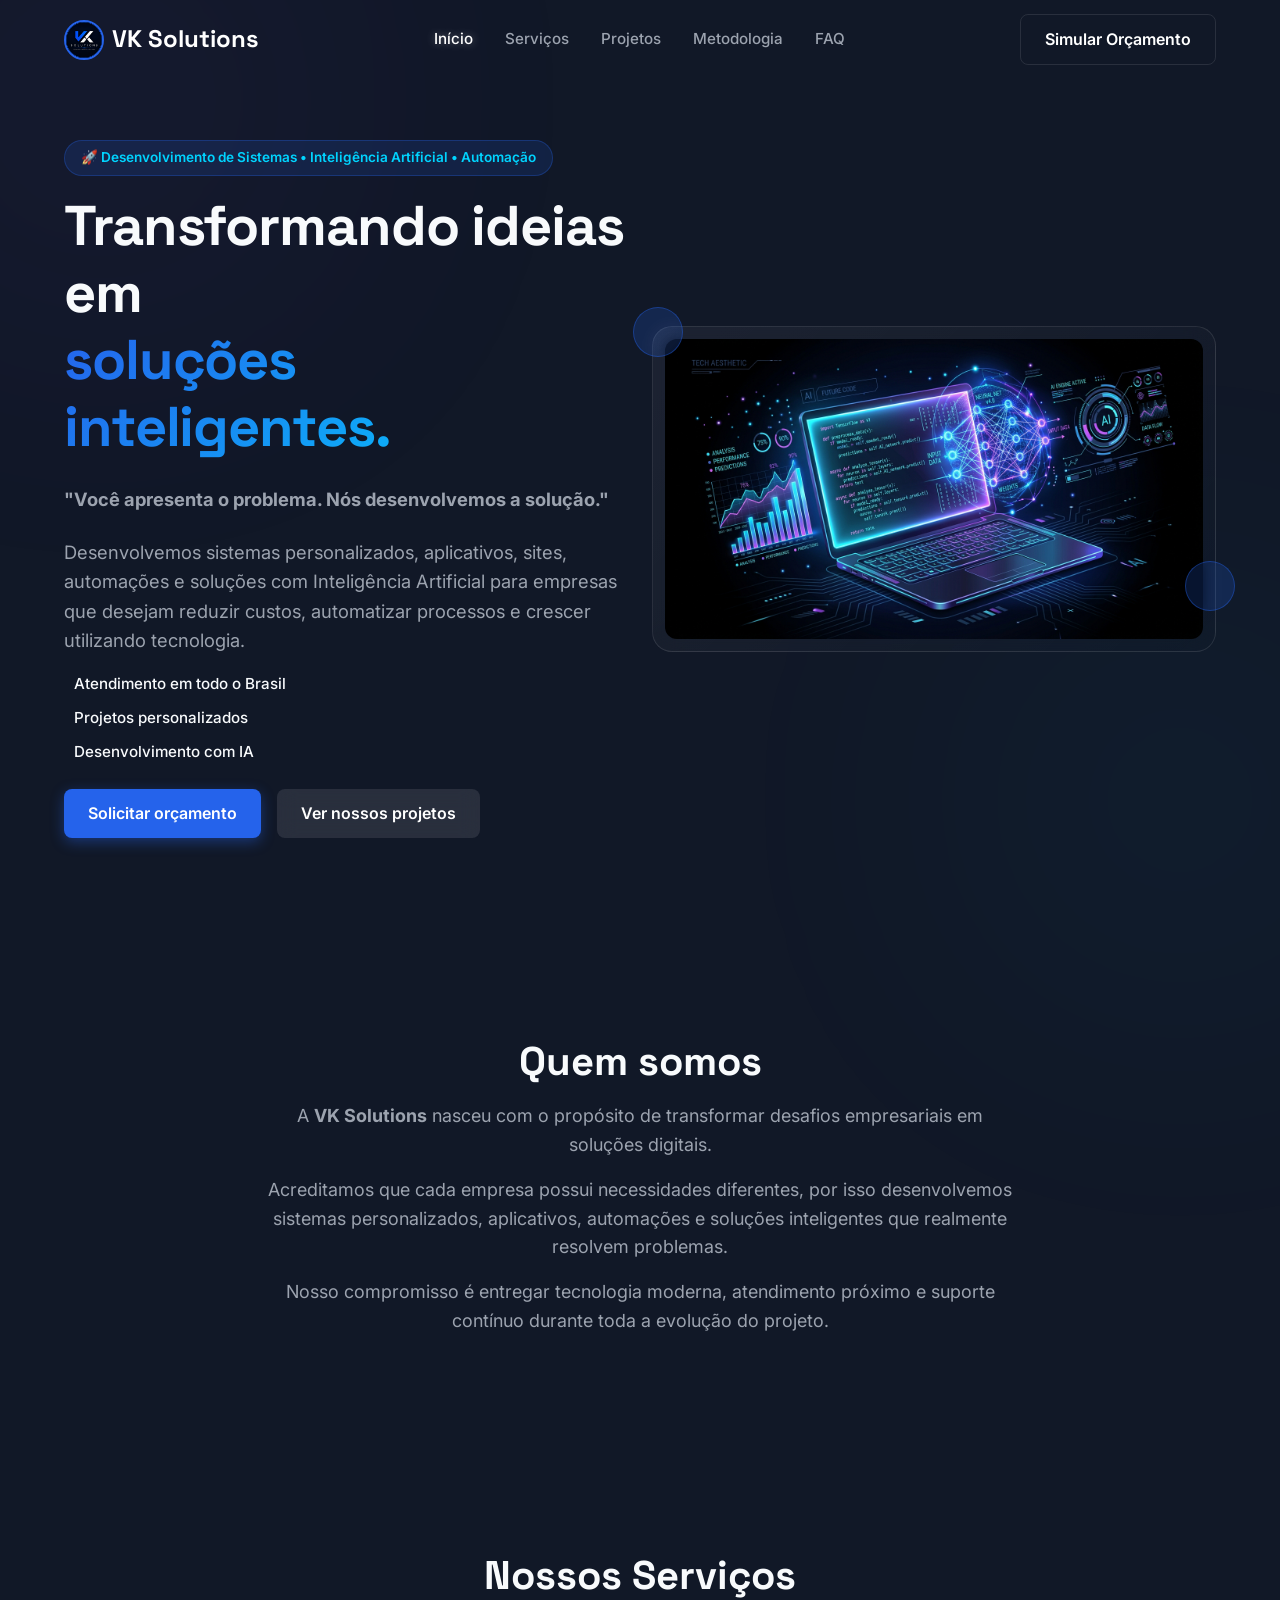
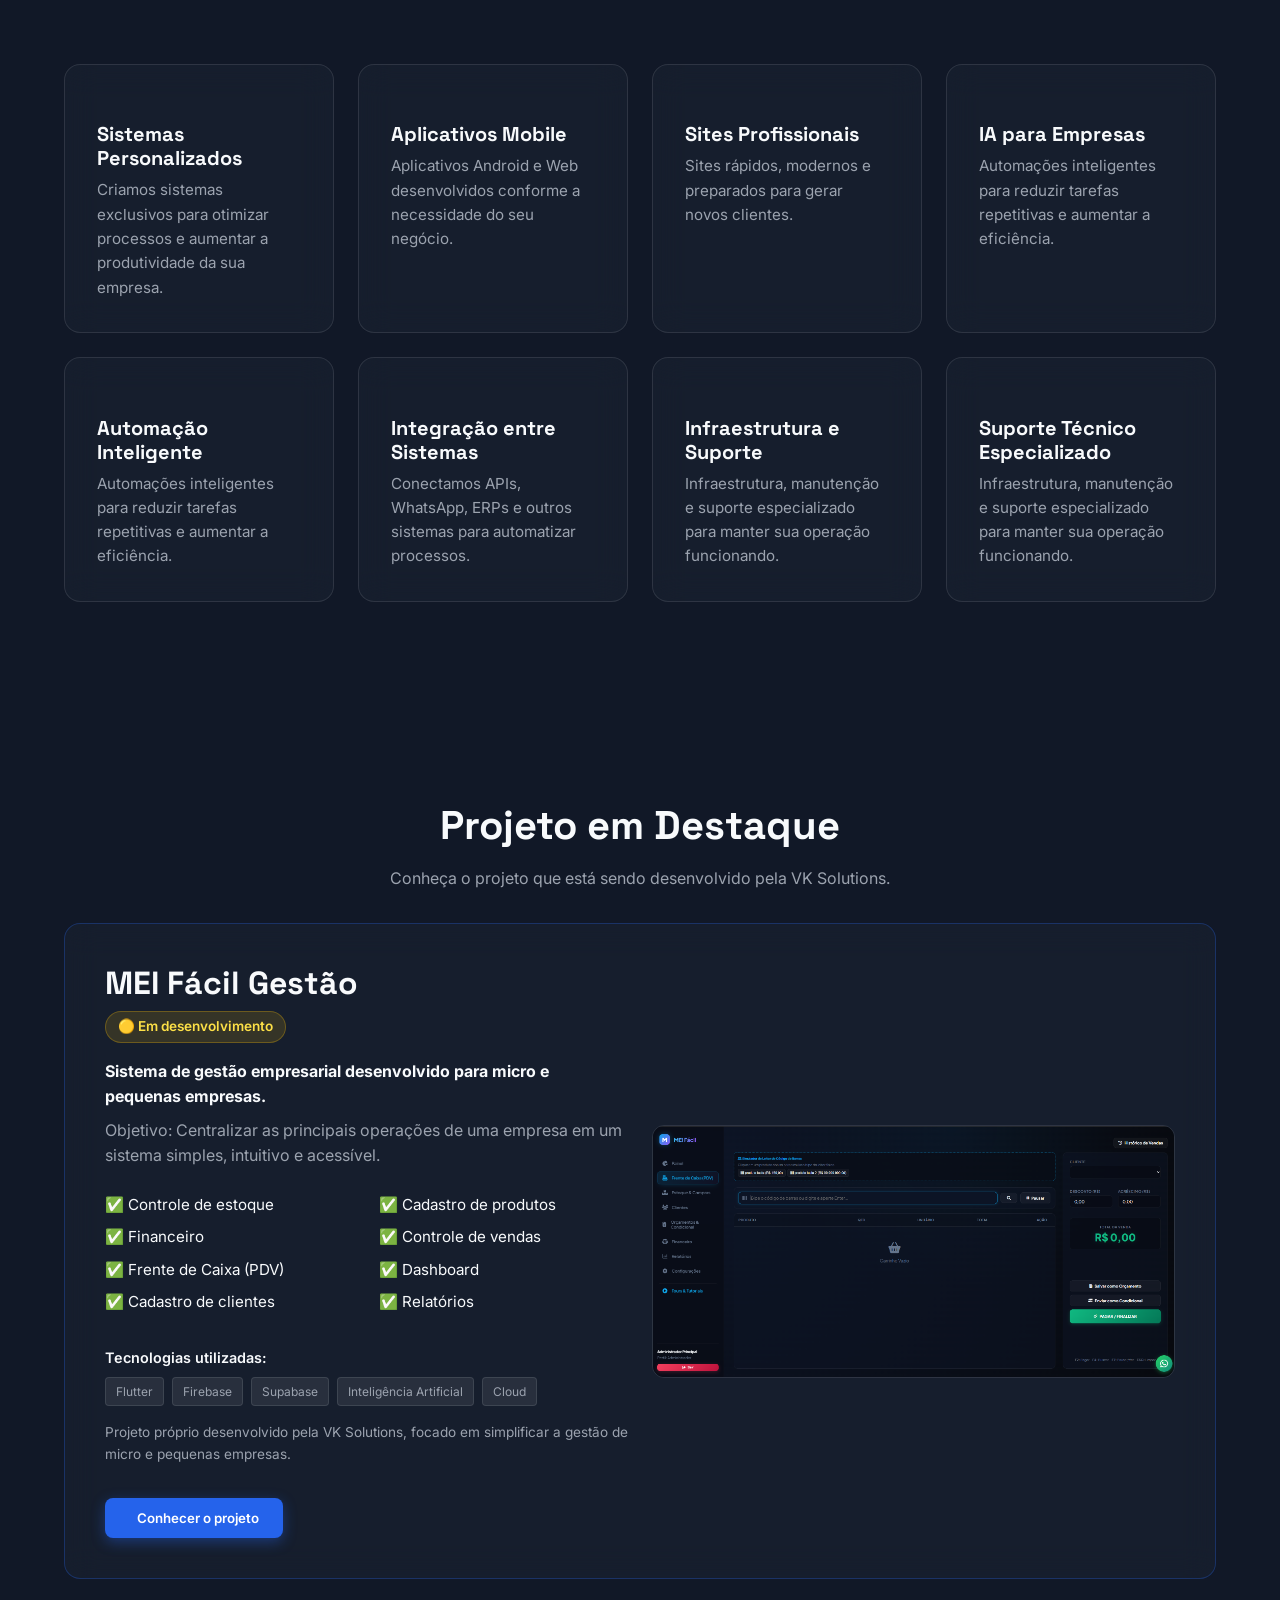
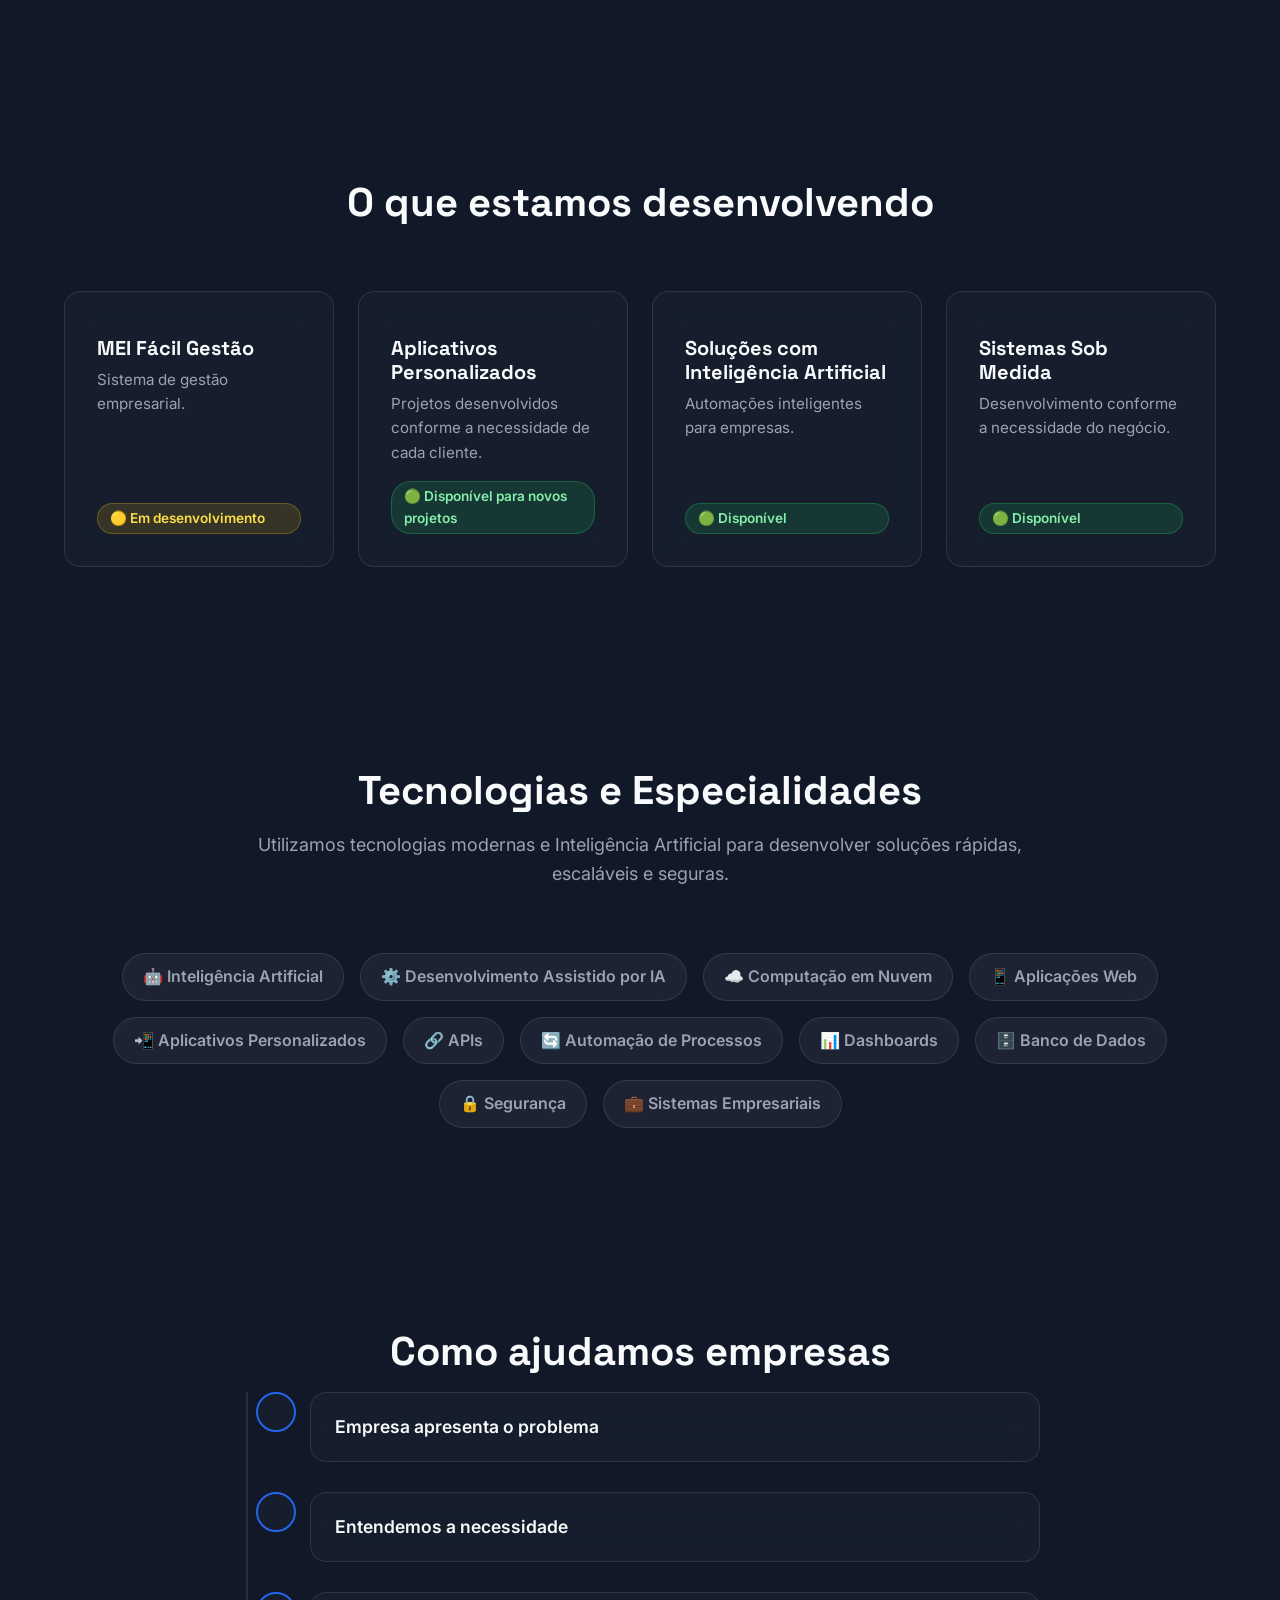
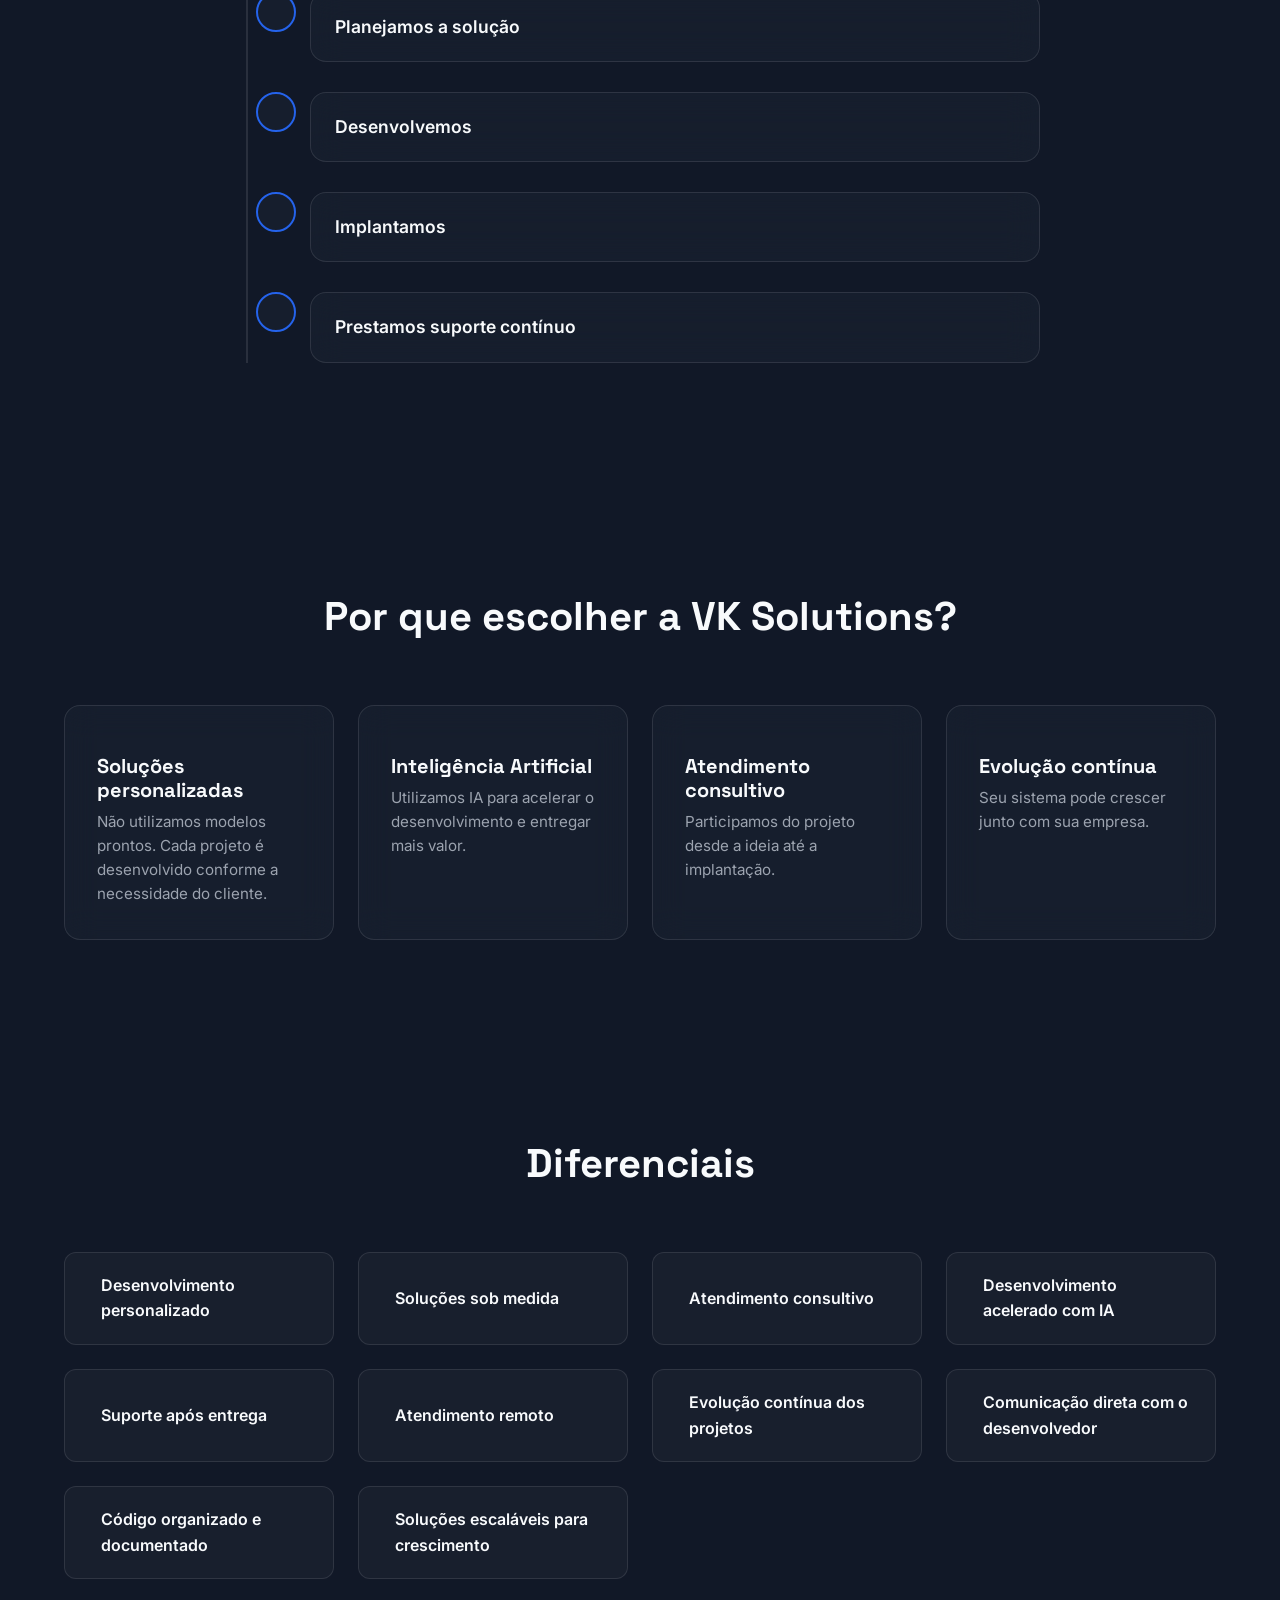
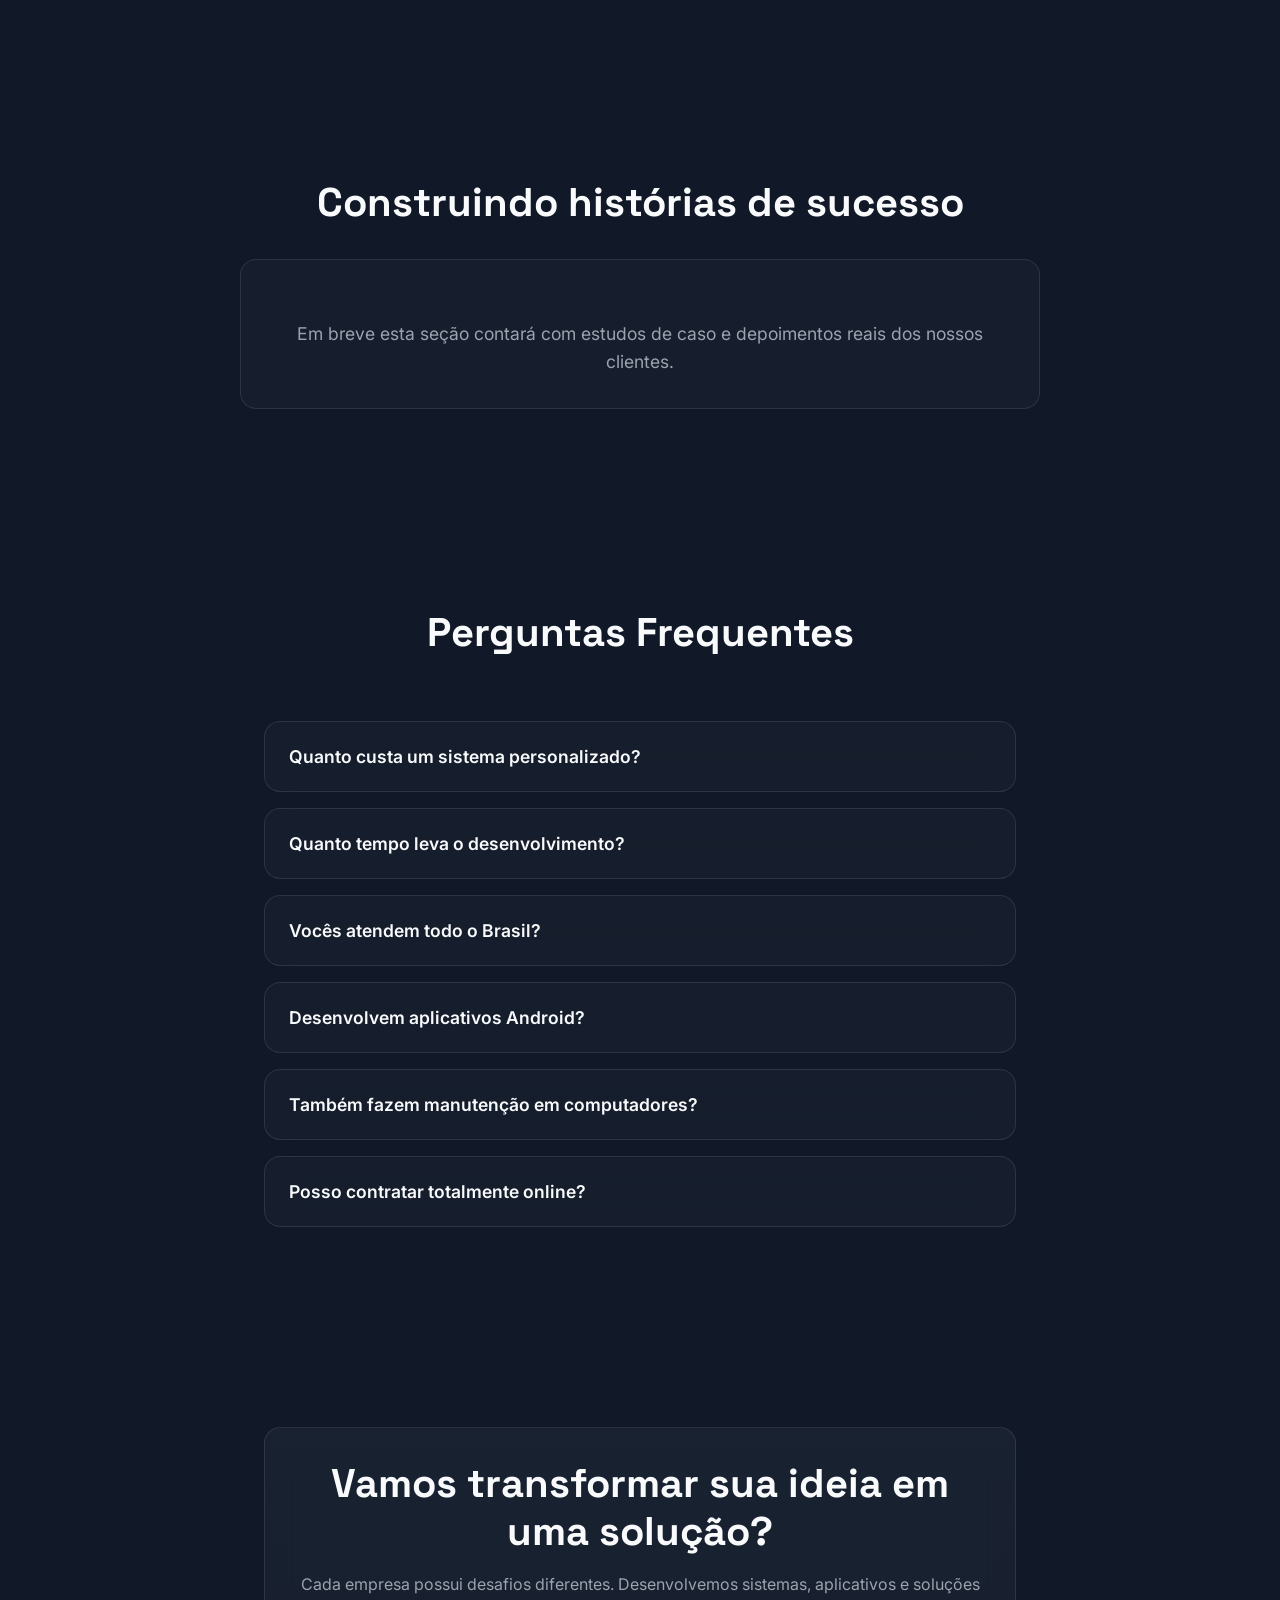
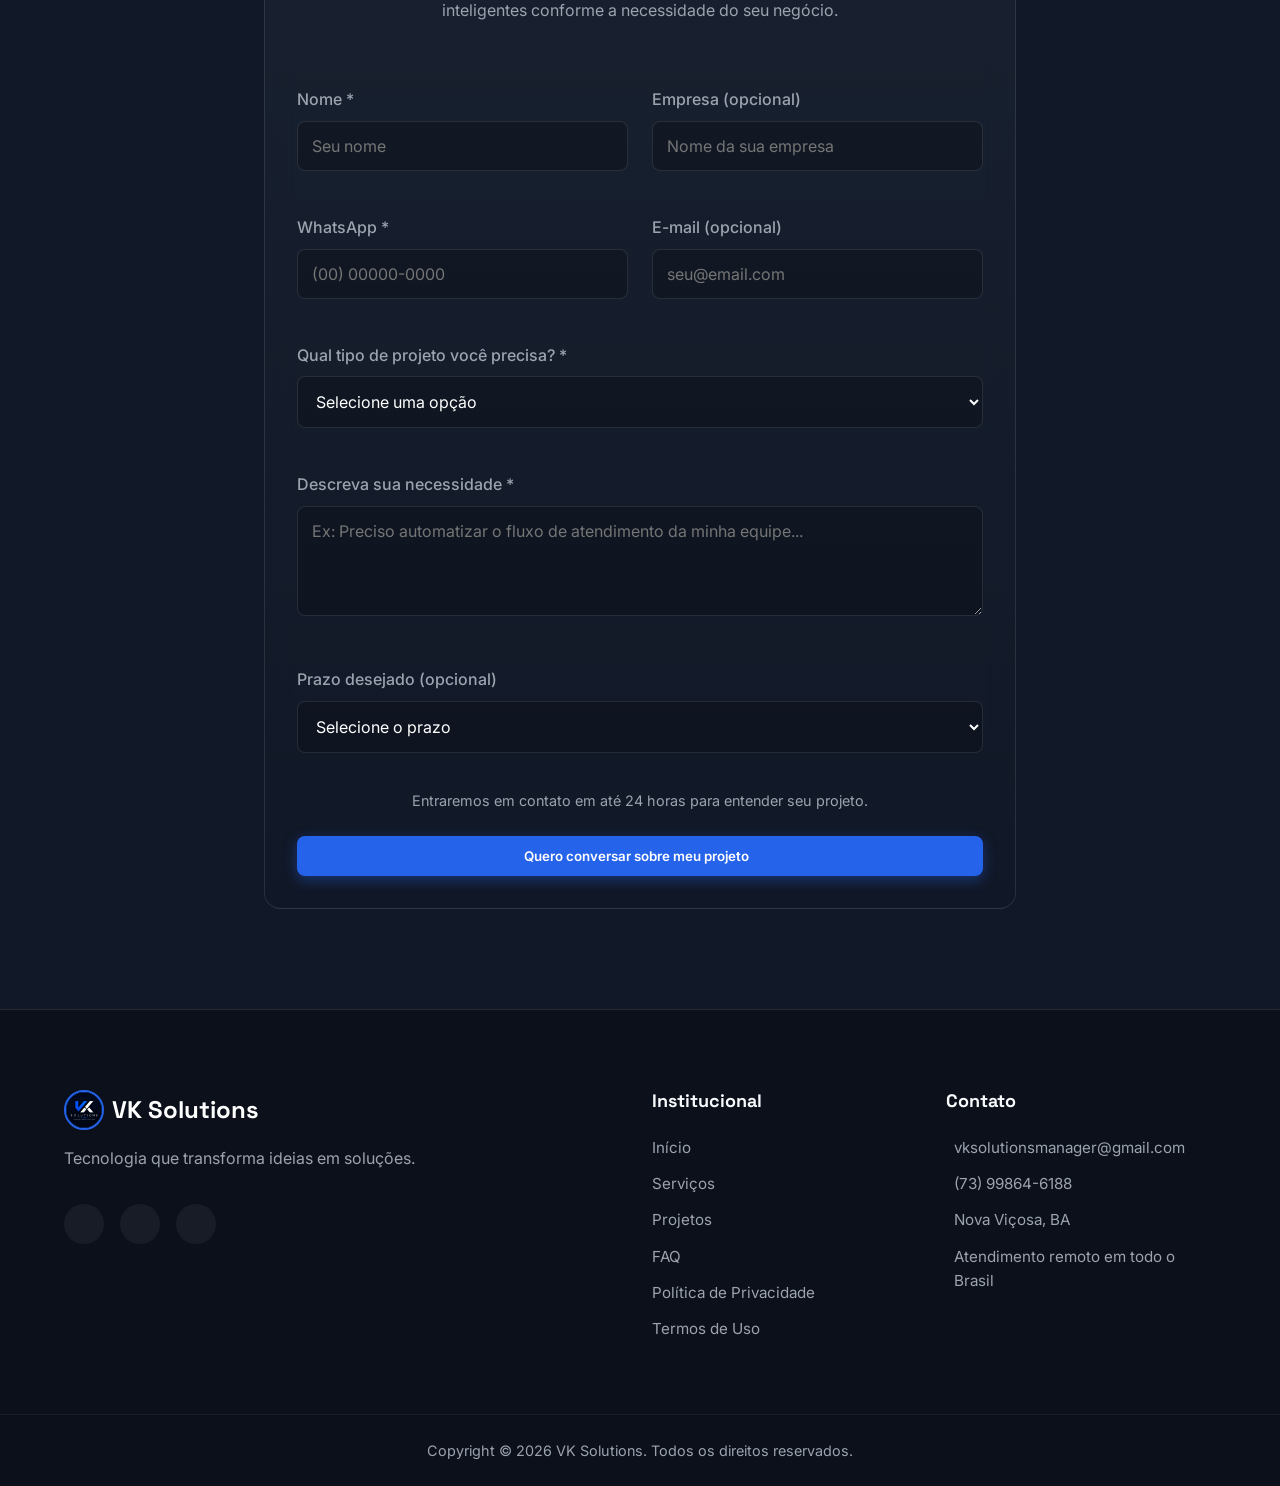
==== commit d1b68c52: "feat: Adicionando logotipo oficial e políticas de segurança na Vercel" ====
--- a/index.html
+++ b/index.html
@@ -5,6 +5,7 @@
     <meta name="viewport" content="width=device-width, initial-scale=1.0">
     <meta name="description" content="Desenvolvemos sistemas personalizados, aplicativos, sites e soluções inteligentes para empresas em todo o Brasil.">
     <title>VK Solutions | Sistemas Personalizados, Inteligência Artificial e Automação</title>
+    <link rel="icon" href="assets/vk-logo.jpg" type="image/jpeg">
     
     <!-- Fonts -->
     <link rel="preconnect" href="https://fonts.googleapis.com">
@@ -25,7 +26,7 @@
     <header id="header">
         <div class="container">
             <div class="logo">
-                <i class="ph-fill ph-hexagon"></i> VK Solutions
+                <img src="assets/vk-logo.jpg" alt="VK Solutions Logo" class="brand-logo"> VK Solutions
             </div>
             <nav id="navbar">
                 <a href="#hero">Início</a>
@@ -528,7 +529,7 @@
         <div class="container grid-4">
             <div class="footer-brand" style="grid-column: span 2;">
                 <div class="logo">
-                    <i class="ph-fill ph-hexagon"></i> VK Solutions
+                    <img src="assets/vk-logo.jpg" alt="VK Solutions Logo" class="brand-logo"> VK Solutions
                 </div>
                 <p class="mt-3">Tecnologia que transforma ideias em soluções.</p>
                 <div class="social-icons mt-5">
--- a/style.css
+++ b/style.css
@@ -114,6 +114,8 @@
 .logo { display: flex; align-items: center; gap: 8px; font-family: var(--font-heading); font-weight: 700; font-size: 1.5rem; color: white; text-decoration: none; }
 .logo i { color: var(--primary); font-size: 1.75rem; transition: var(--transition); }
 .logo:hover i { transform: rotate(15deg); filter: drop-shadow(0 0 8px var(--primary)); }
+.brand-logo { height: 40px; width: 40px; object-fit: cover; border-radius: 50%; border: 2px solid var(--primary); transition: var(--transition); }
+.logo:hover .brand-logo { transform: scale(1.1); box-shadow: 0 0 12px var(--primary); }
 nav { display: flex; gap: 32px; }
 nav a { color: var(--text-muted); text-decoration: none; font-weight: 500; font-size: 0.95rem; transition: var(--transition); }
 nav a:hover, nav a.active { color: white; text-shadow: 0 0 10px rgba(255,255,255,0.4); }
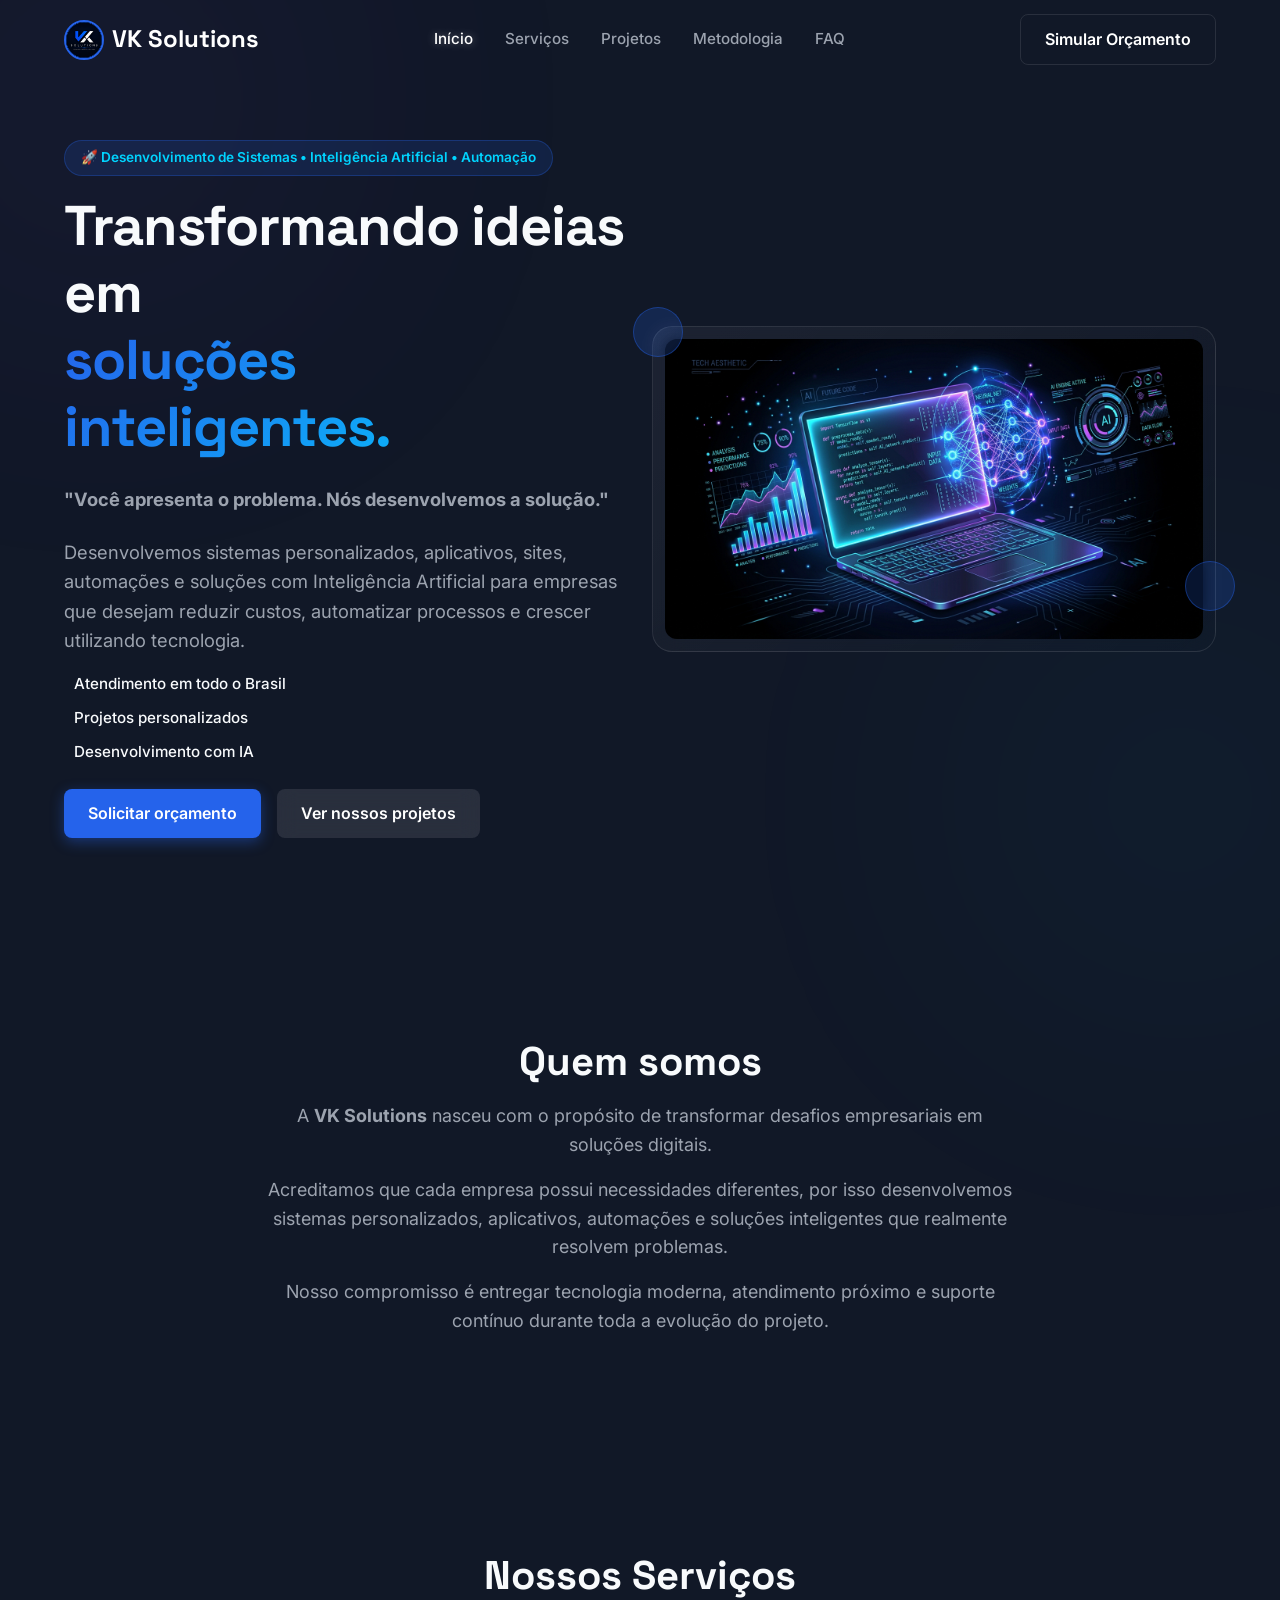
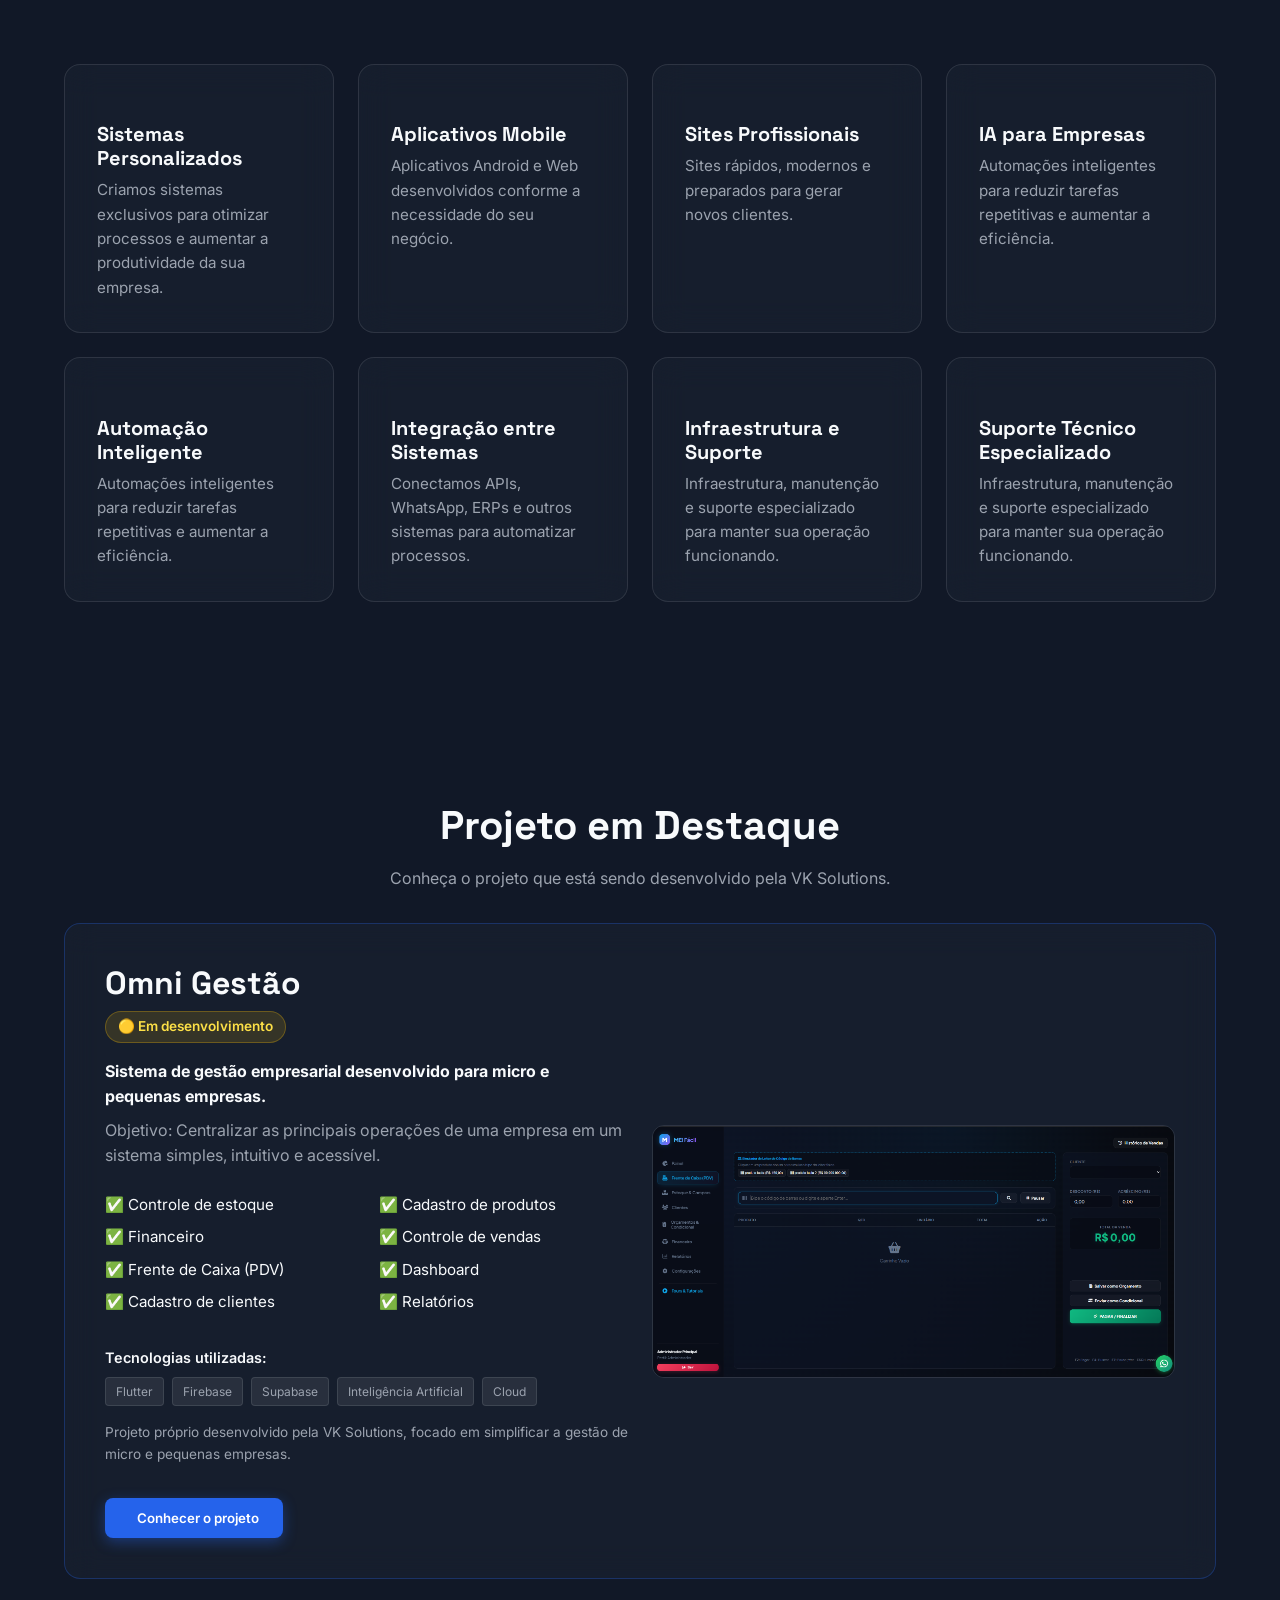
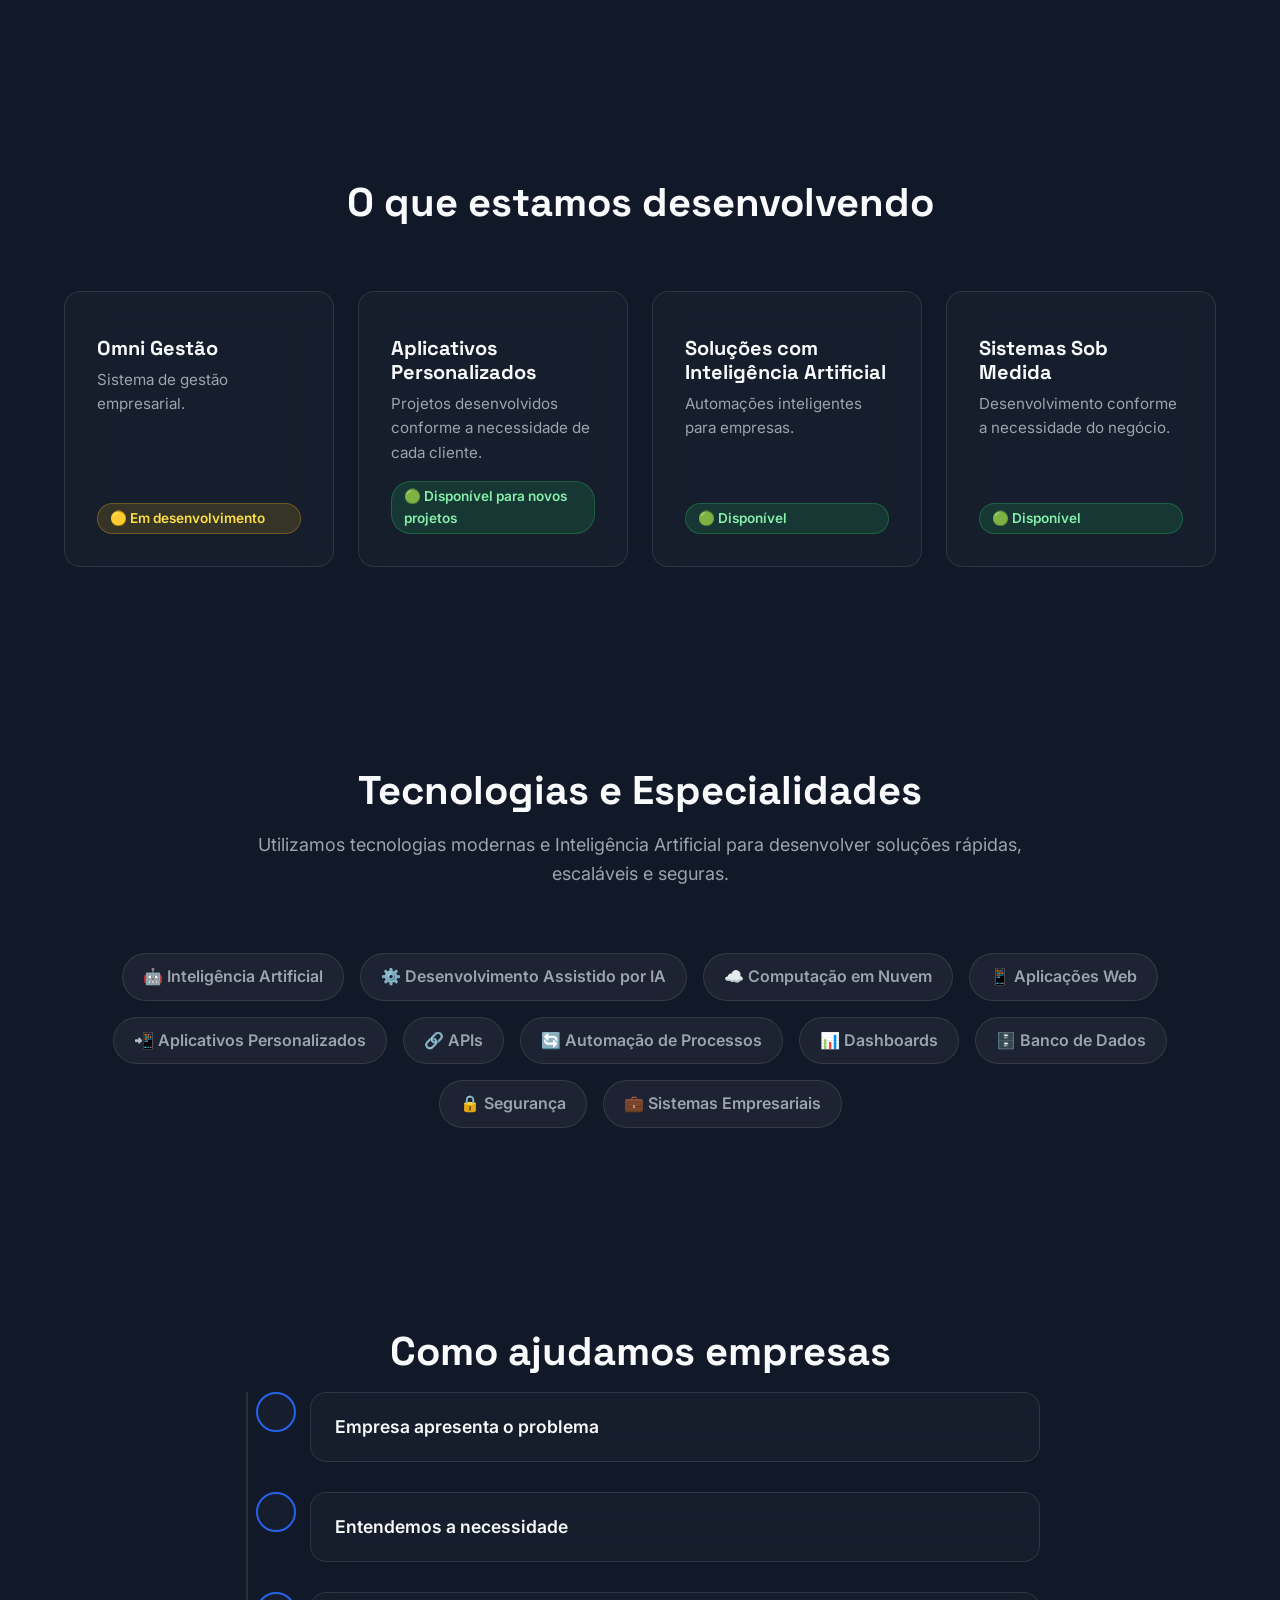
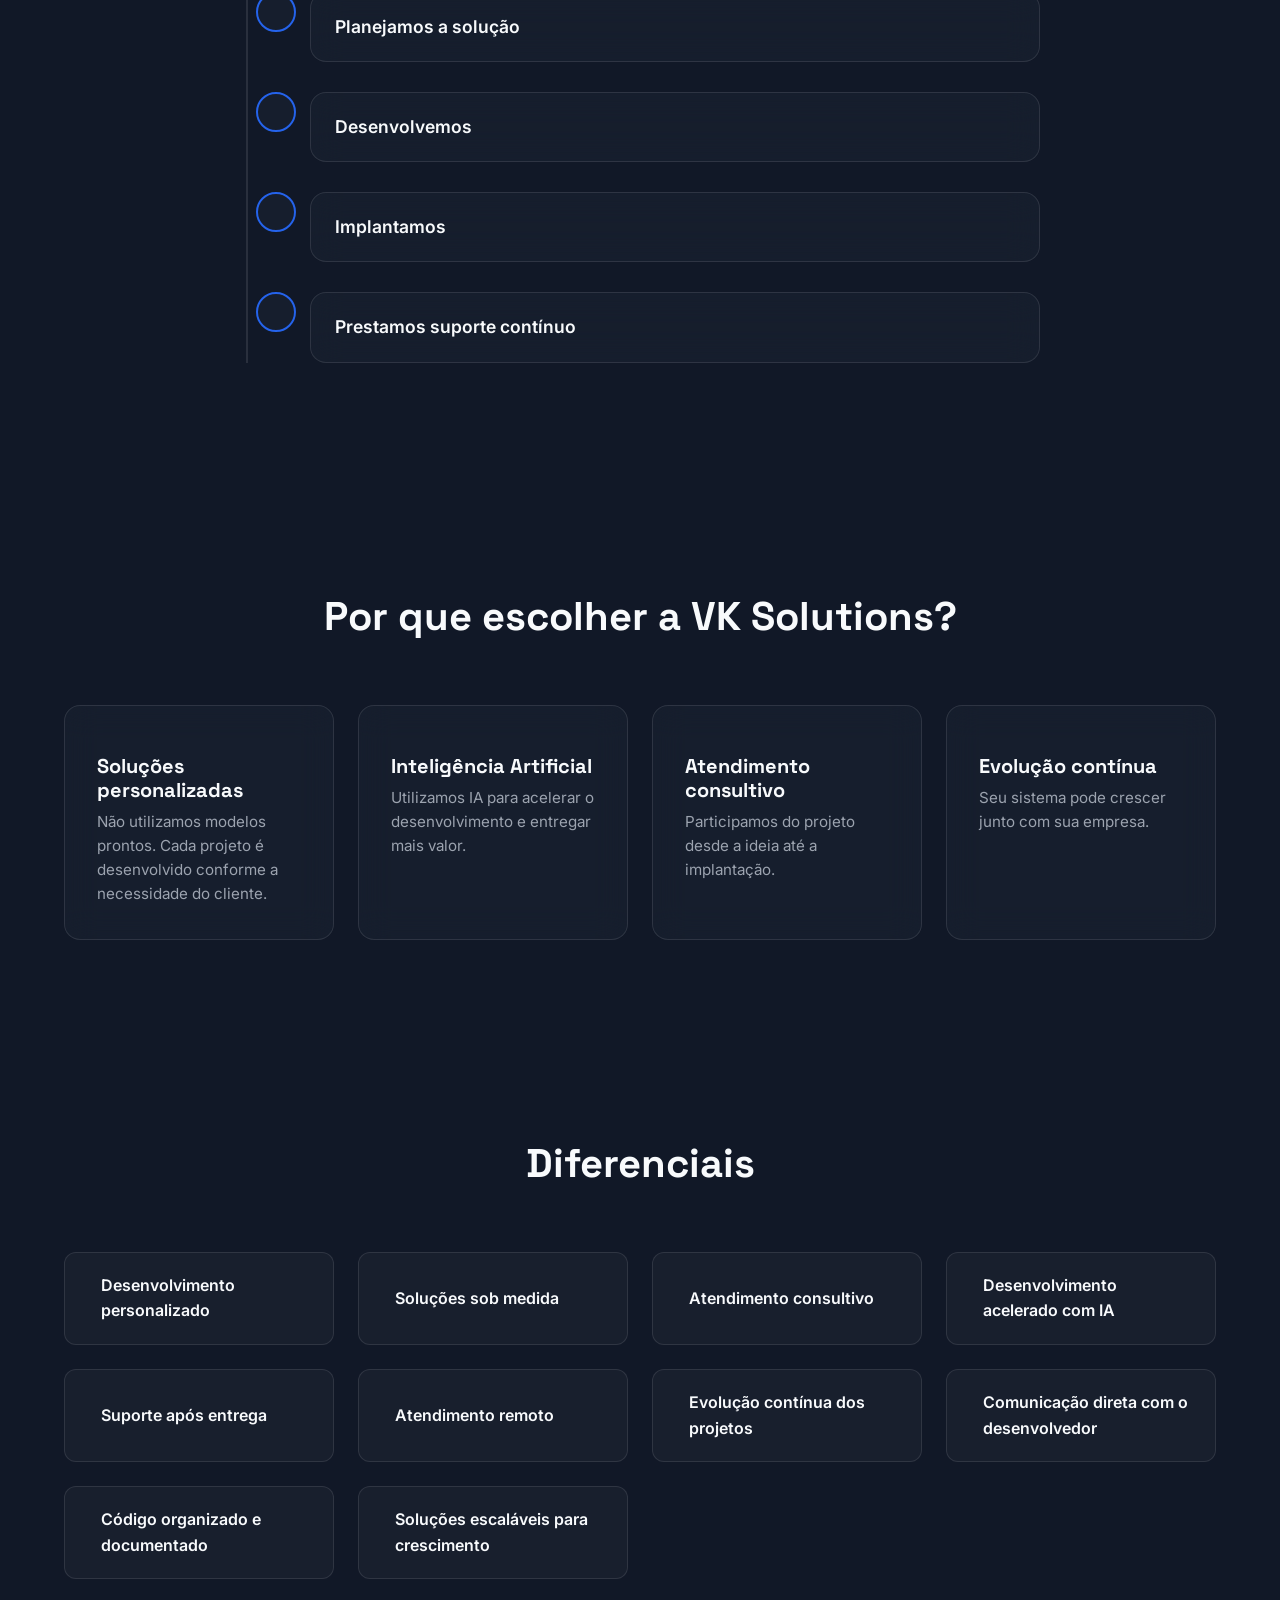
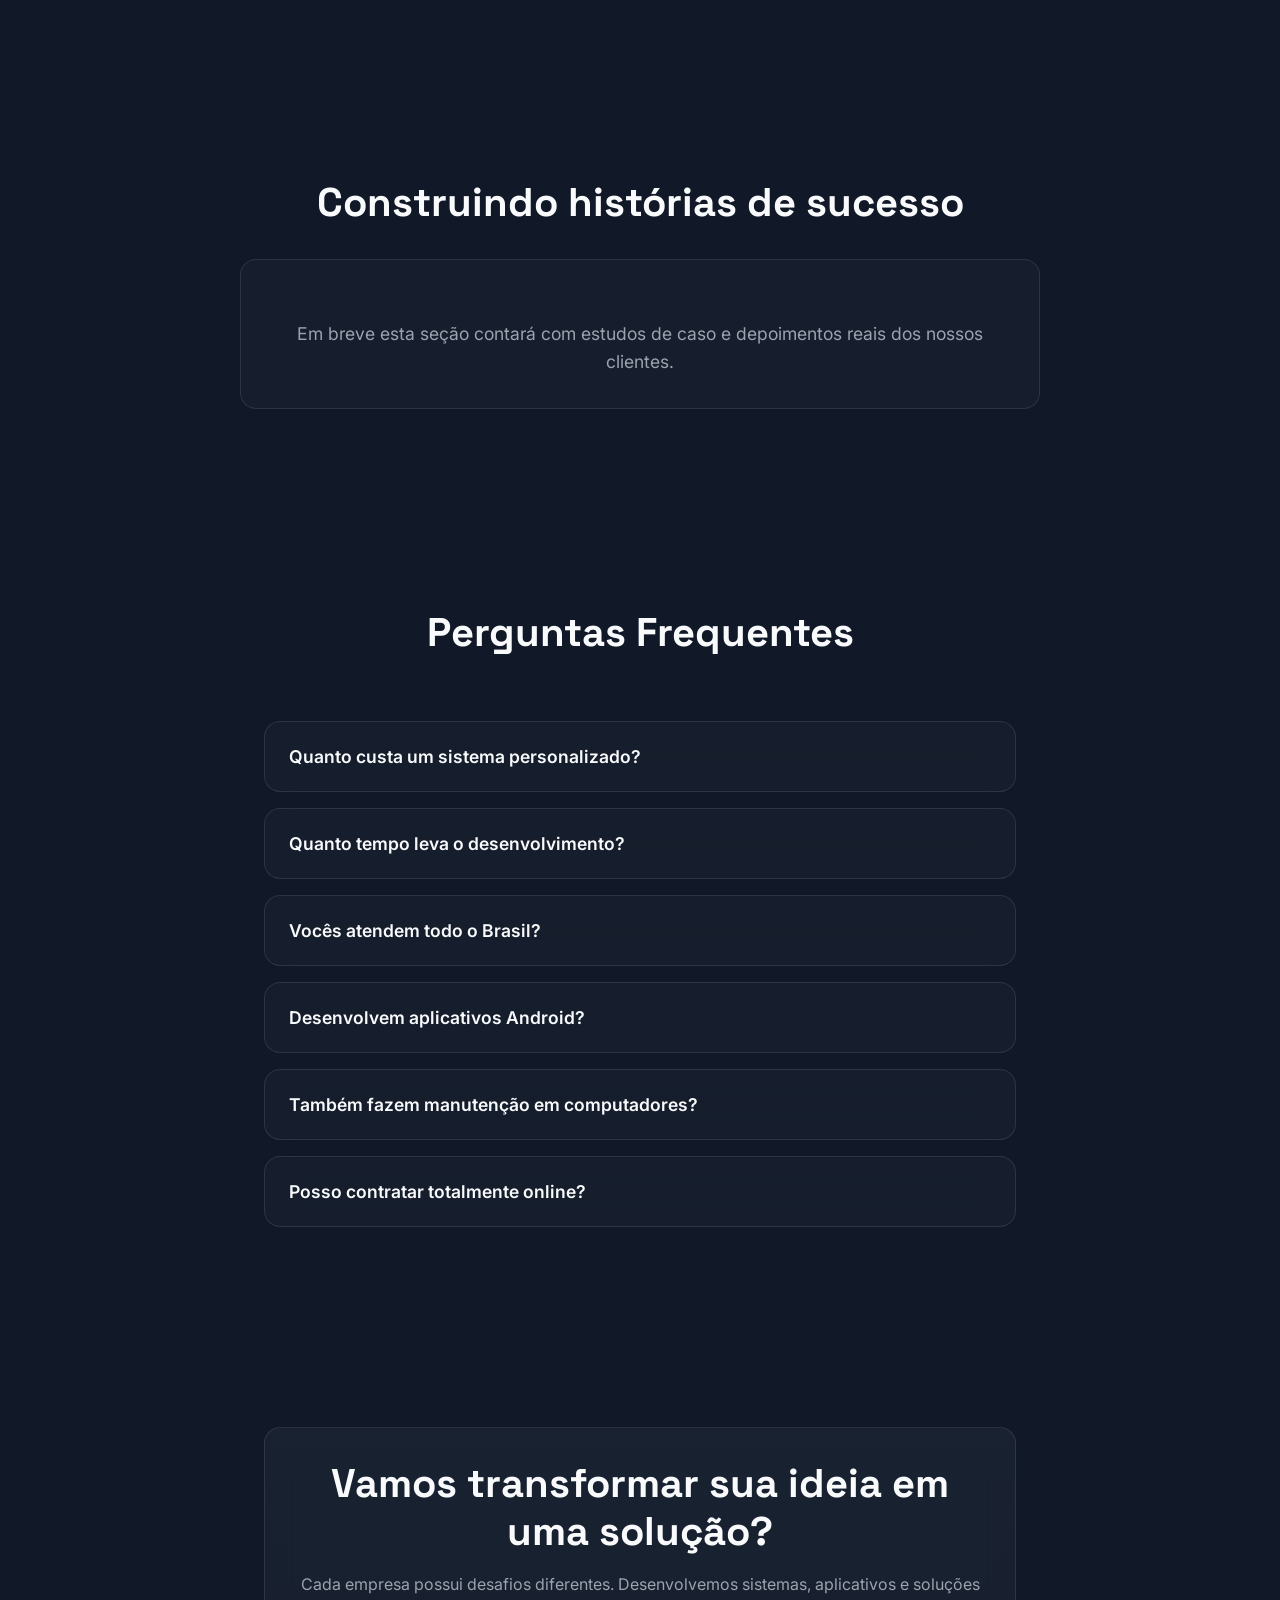
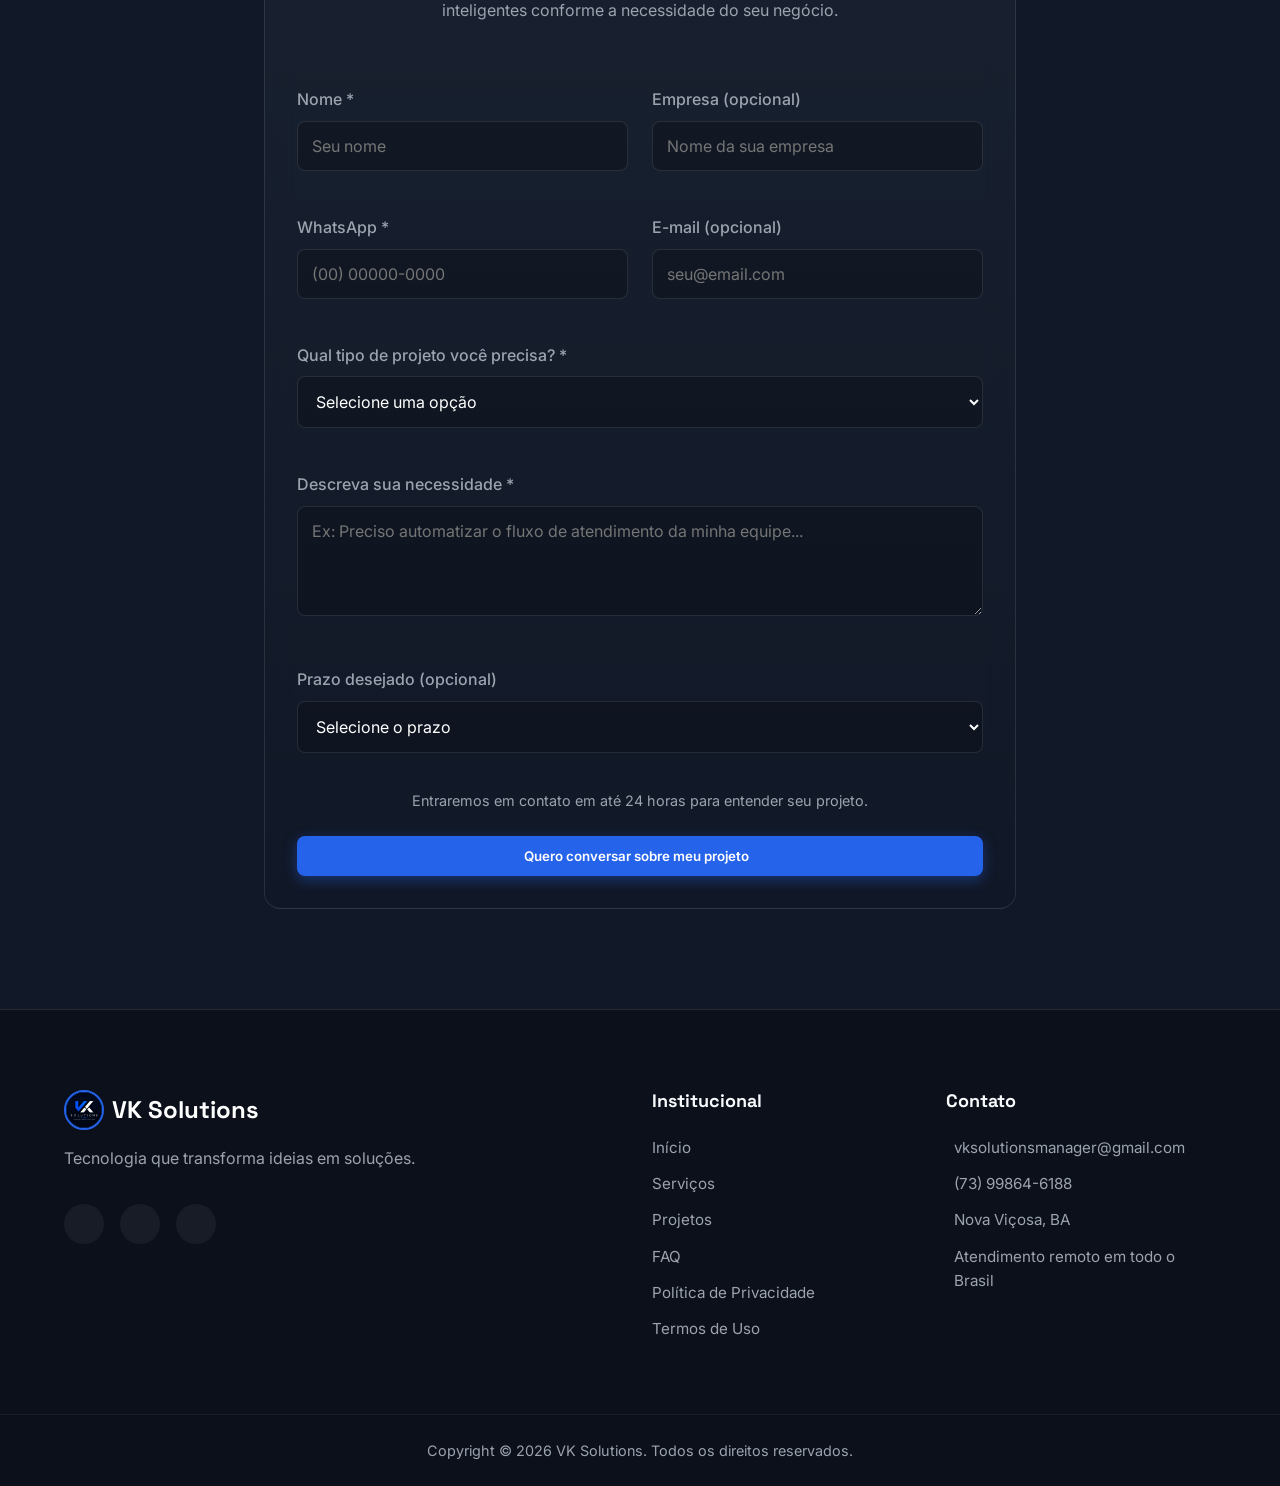
==== commit a3f6617c: "feat: Atualizar projeto MEI Fácil para Omni Gestão com novas telas" ====
--- a/index.html
+++ b/index.html
@@ -150,7 +150,7 @@
             <div class="highlight-project glass-panel mt-5 fade-in delay-1">
                 <div class="grid-2 align-center">
                     <div class="project-info">
-                        <h3>MEI Fácil Gestão</h3>
+                        <h3>Omni Gestão</h3>
                         <div class="status-badge status-dev mb-3">
                             <span class="dot"></span> 🟡 Em desenvolvimento
                         </div>
@@ -190,7 +190,7 @@
                     </div>
                     
                     <div class="project-preview hover-lift">
-                        <img src="assets/mei-print-1.png" alt="MEI Fácil Gestão Preview" loading="lazy">
+                        <img src="assets/mei-print-1.png" alt="Omni Gestão Preview" loading="lazy">
                     </div>
                 </div>
             </div>
@@ -219,7 +219,7 @@
             <div class="grid-4 mt-10 fade-in delay-1">
                 <div class="dev-card glass-panel hover-lift">
                     <i class="ph-duotone ph-storefront dev-icon"></i>
-                    <h3>MEI Fácil Gestão</h3>
+                    <h3>Omni Gestão</h3>
                     <p>Sistema de gestão empresarial.</p>
                     <div class="status-badge status-dev mt-3">🟡 Em desenvolvimento</div>
                 </div>
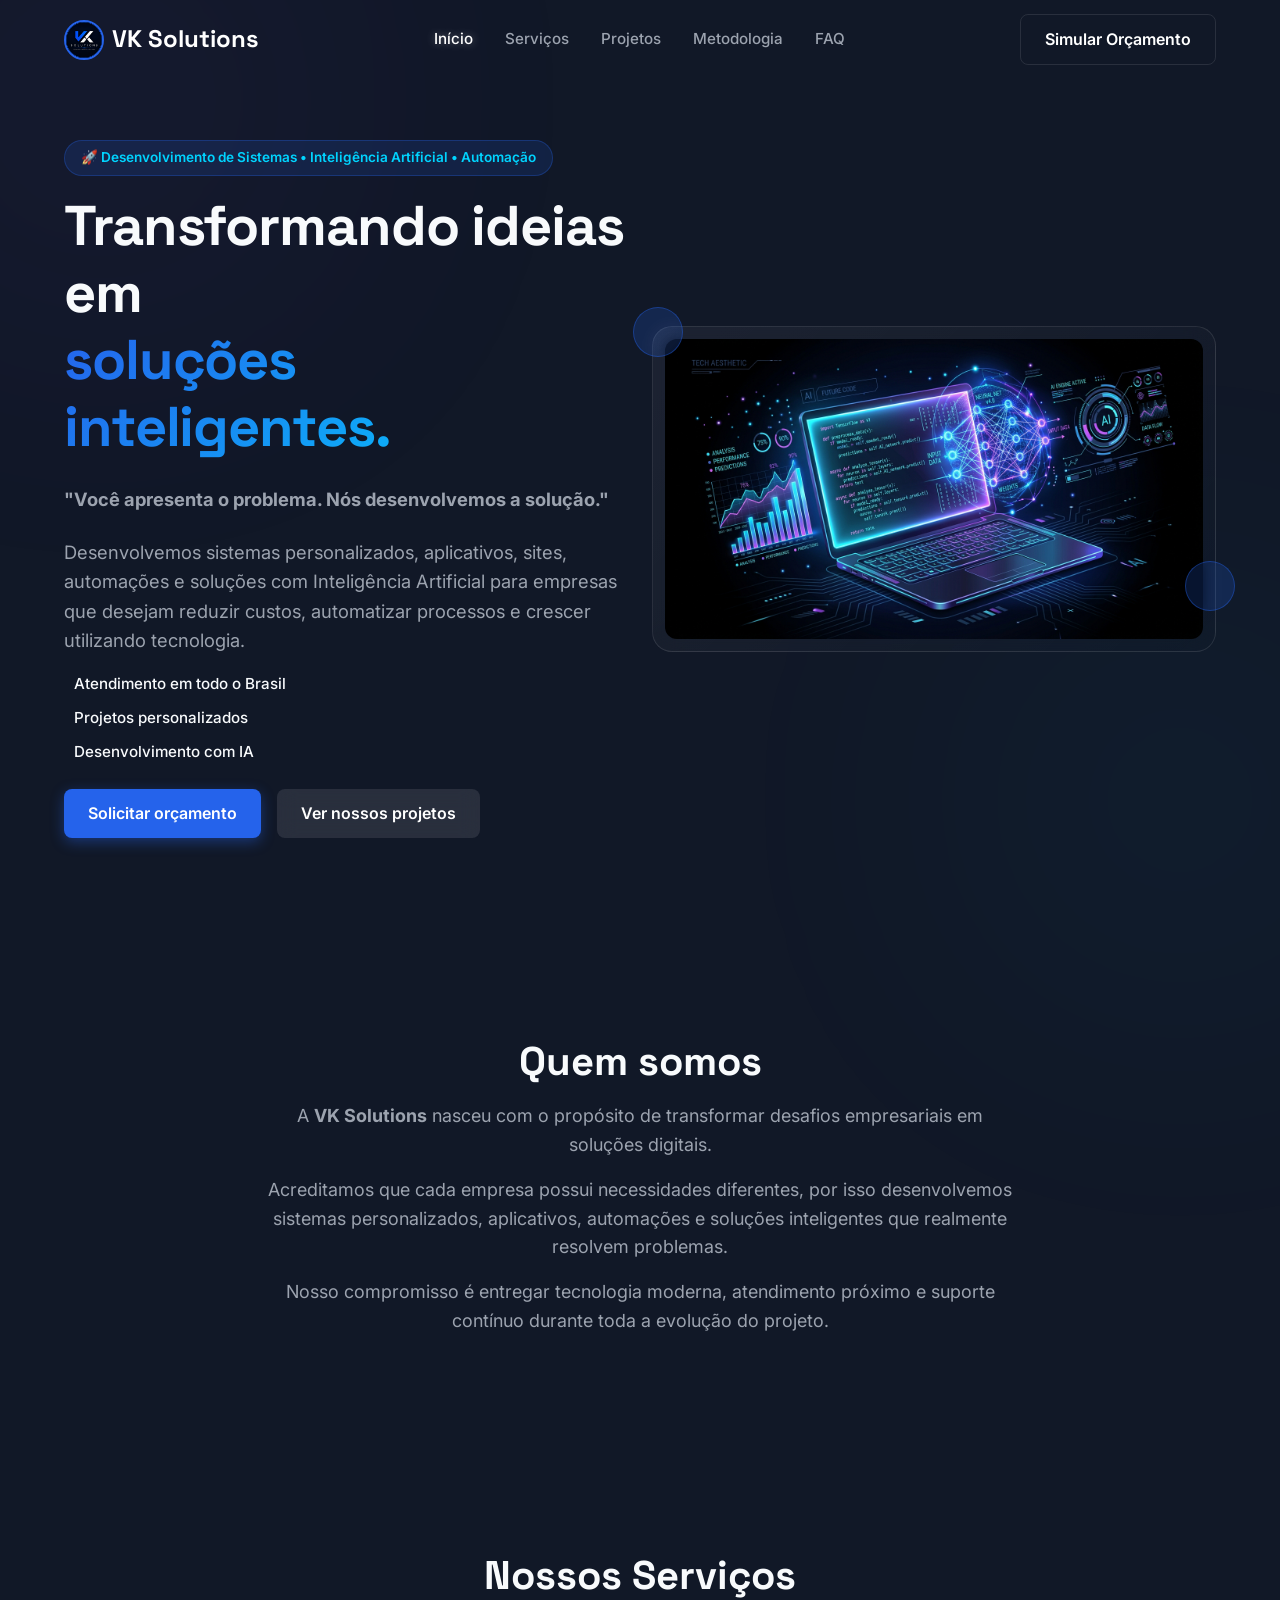
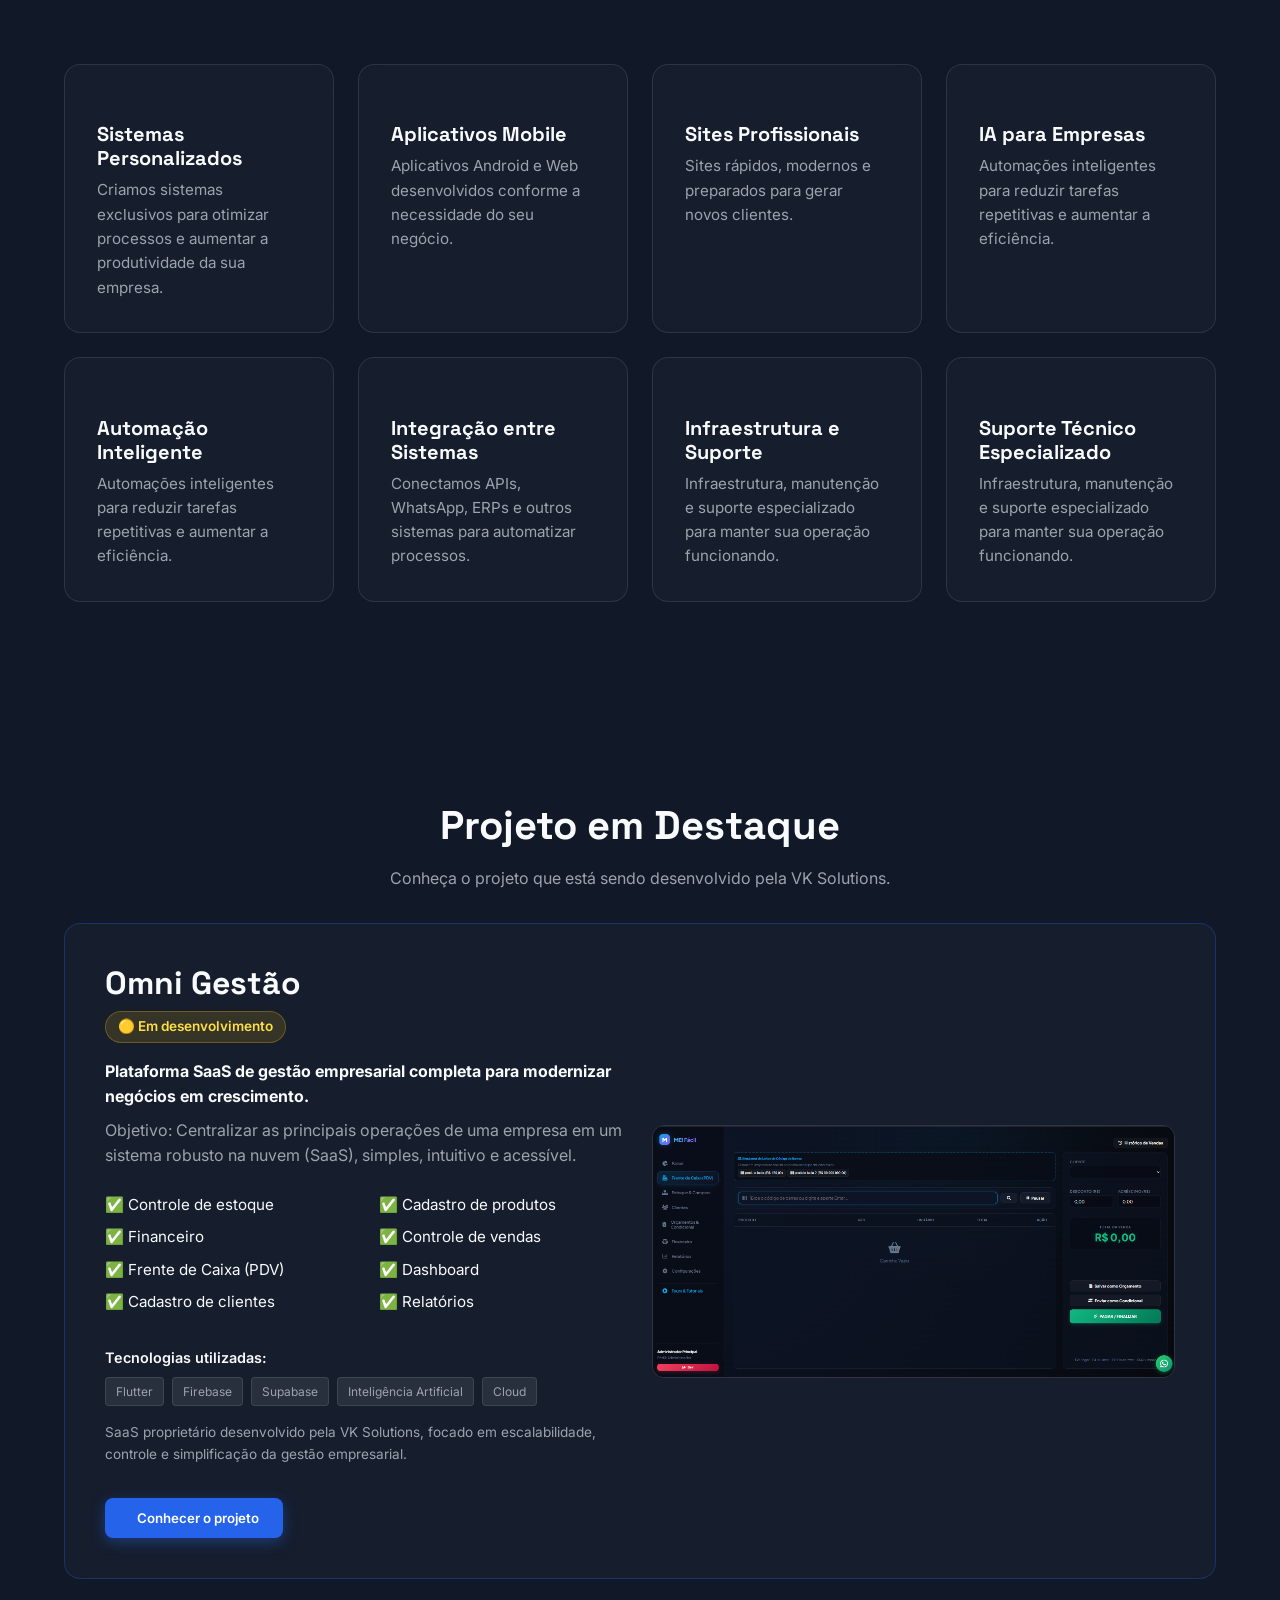
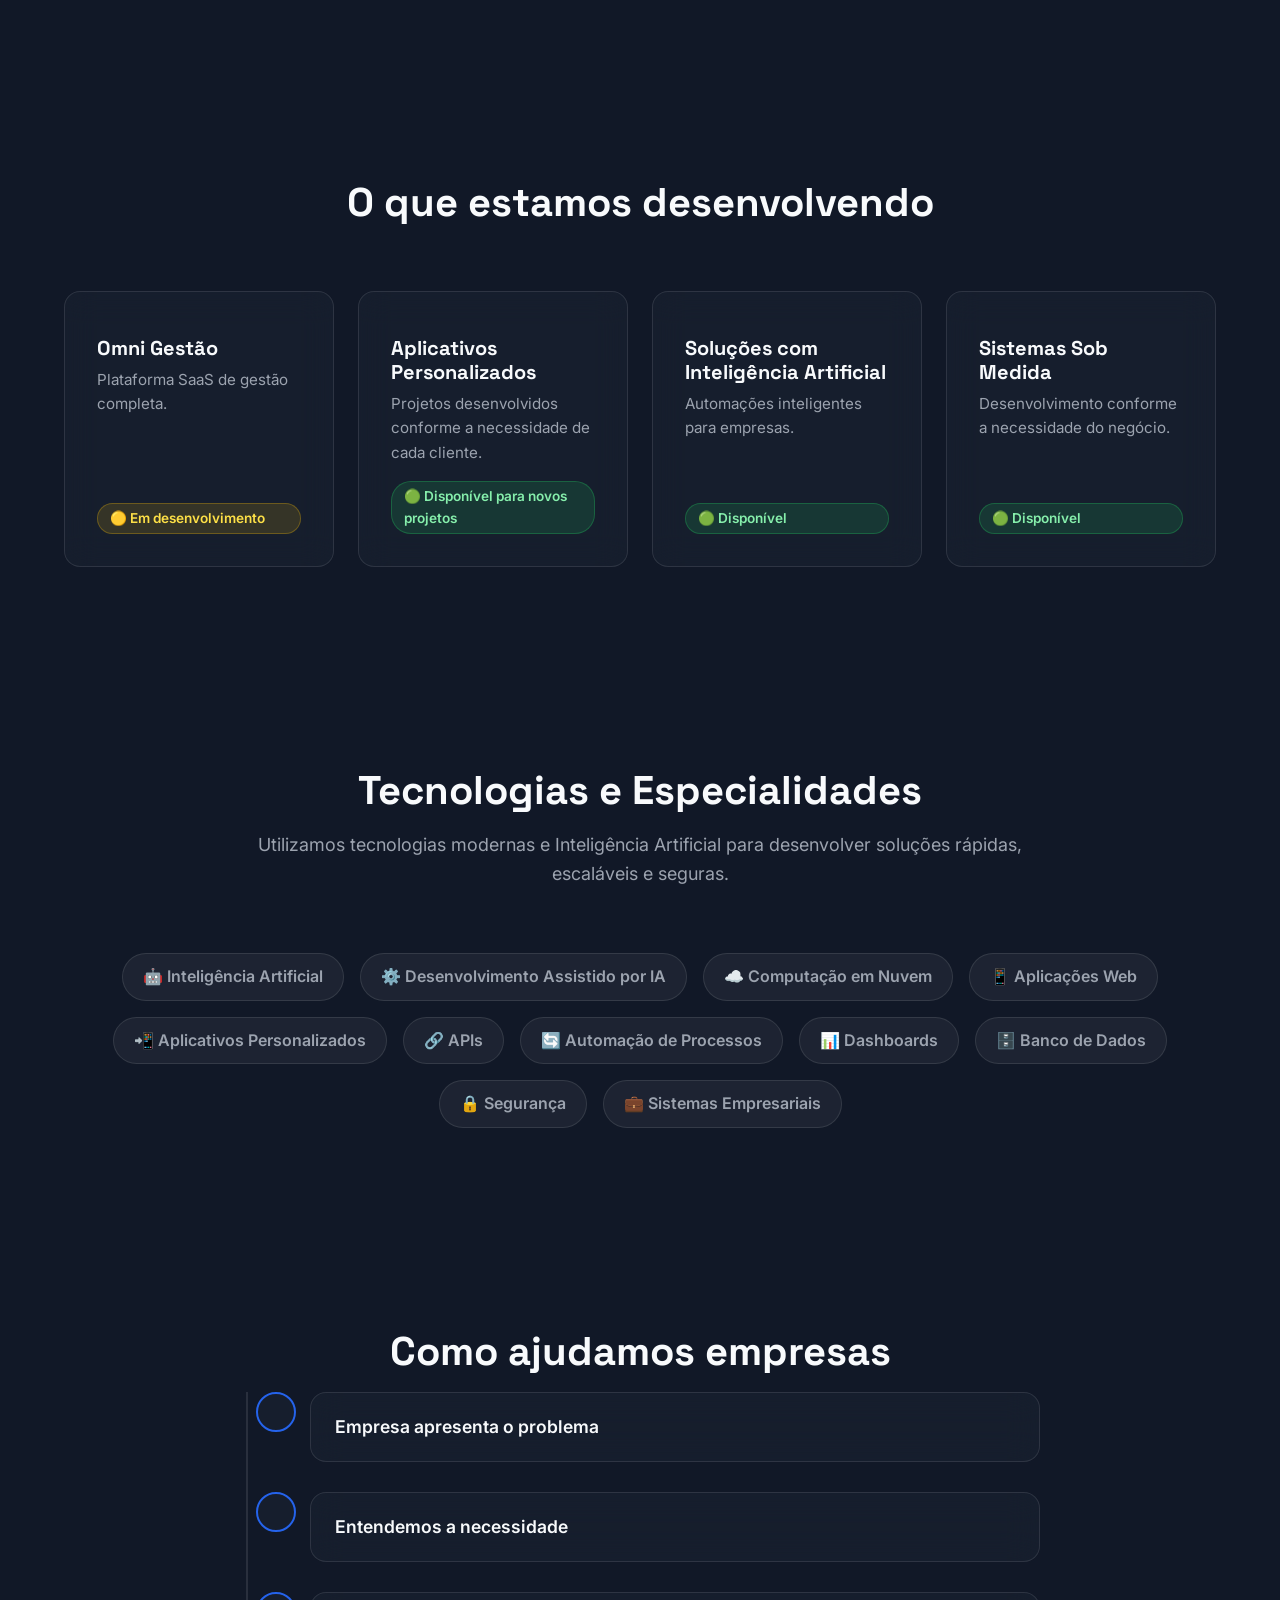
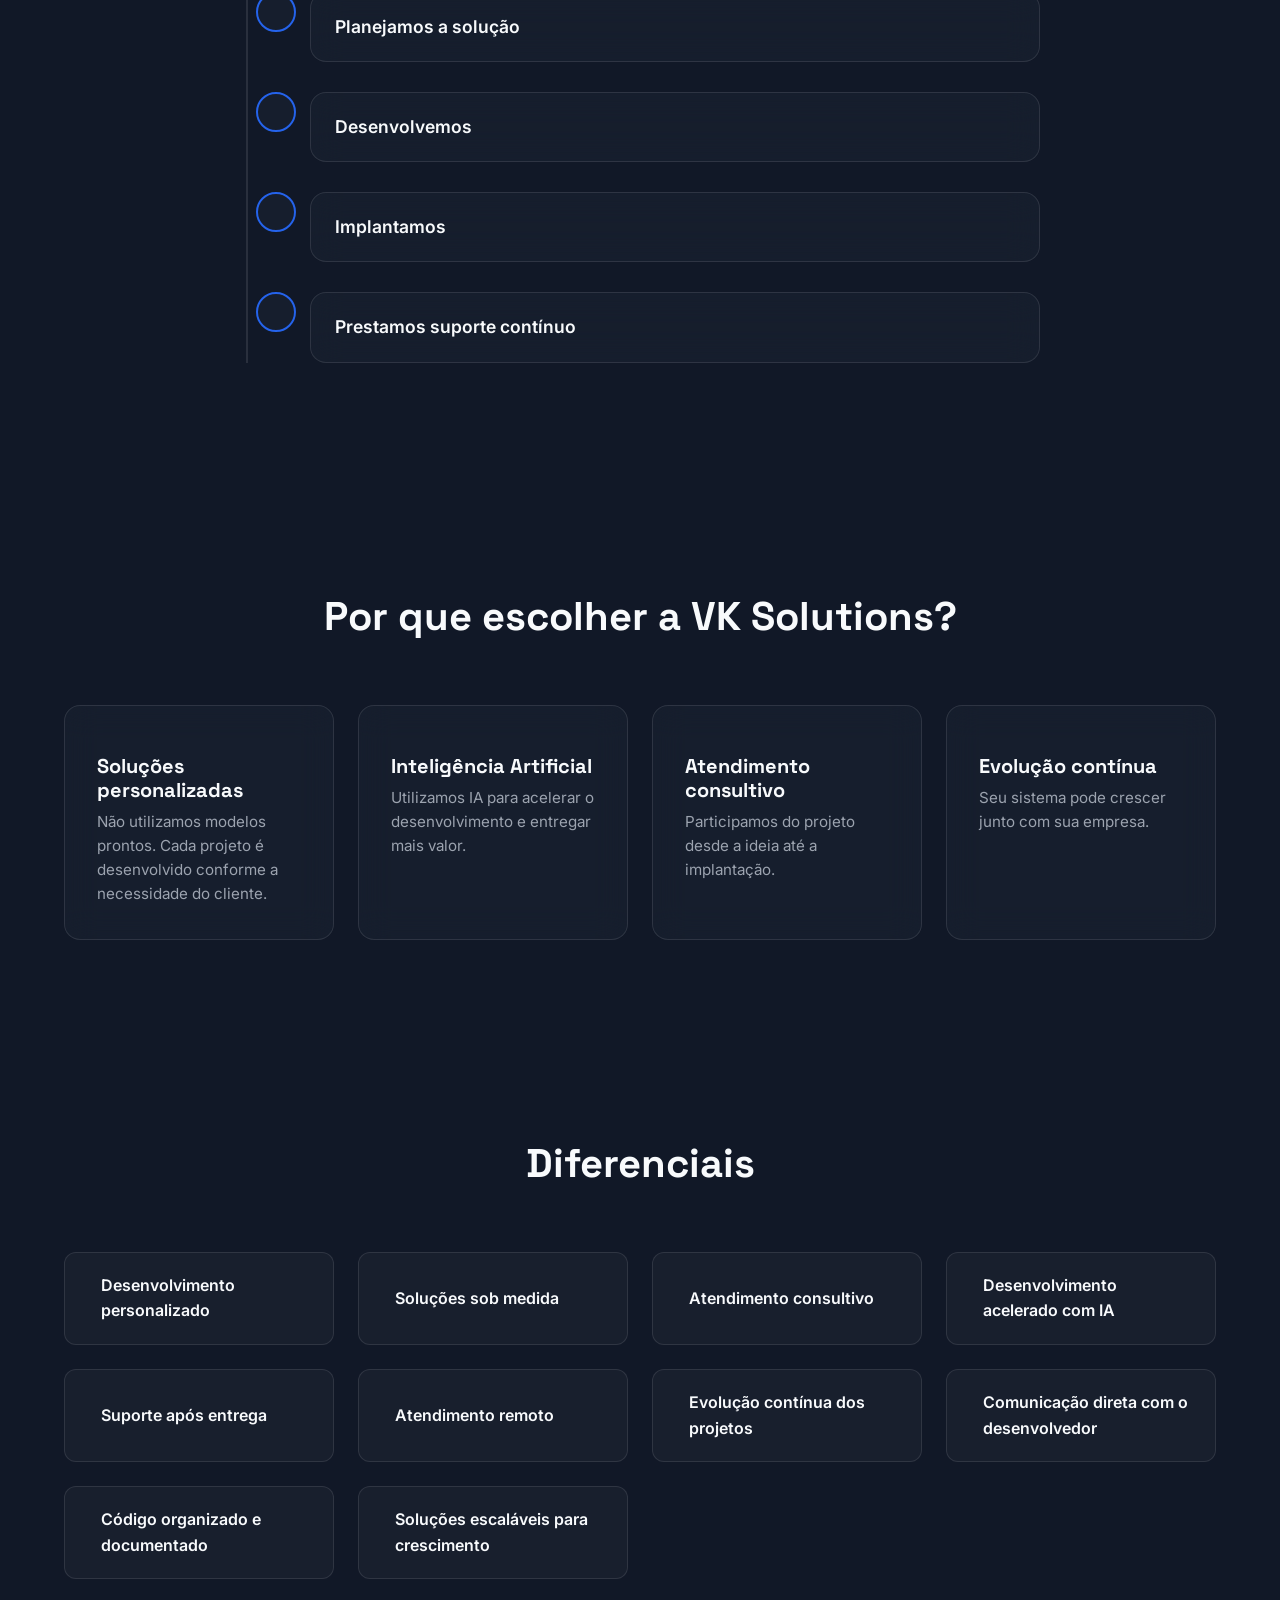
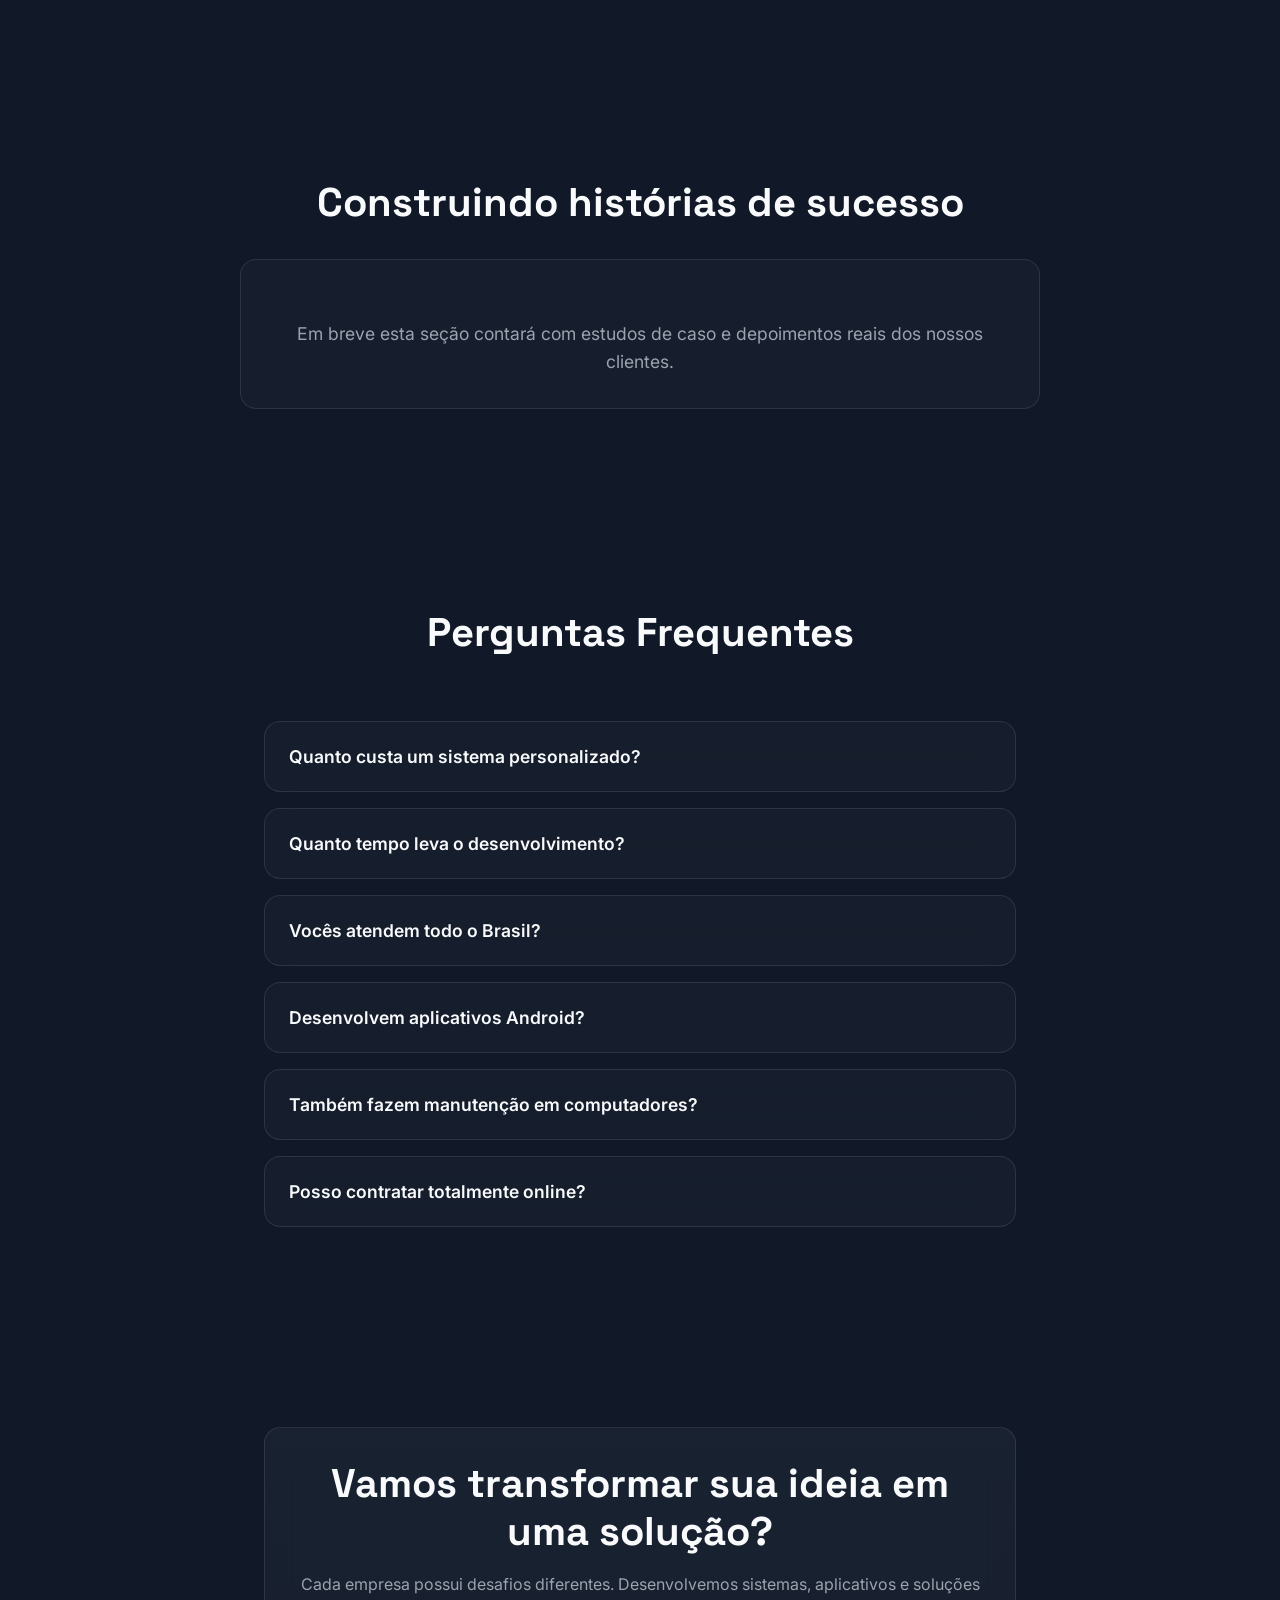
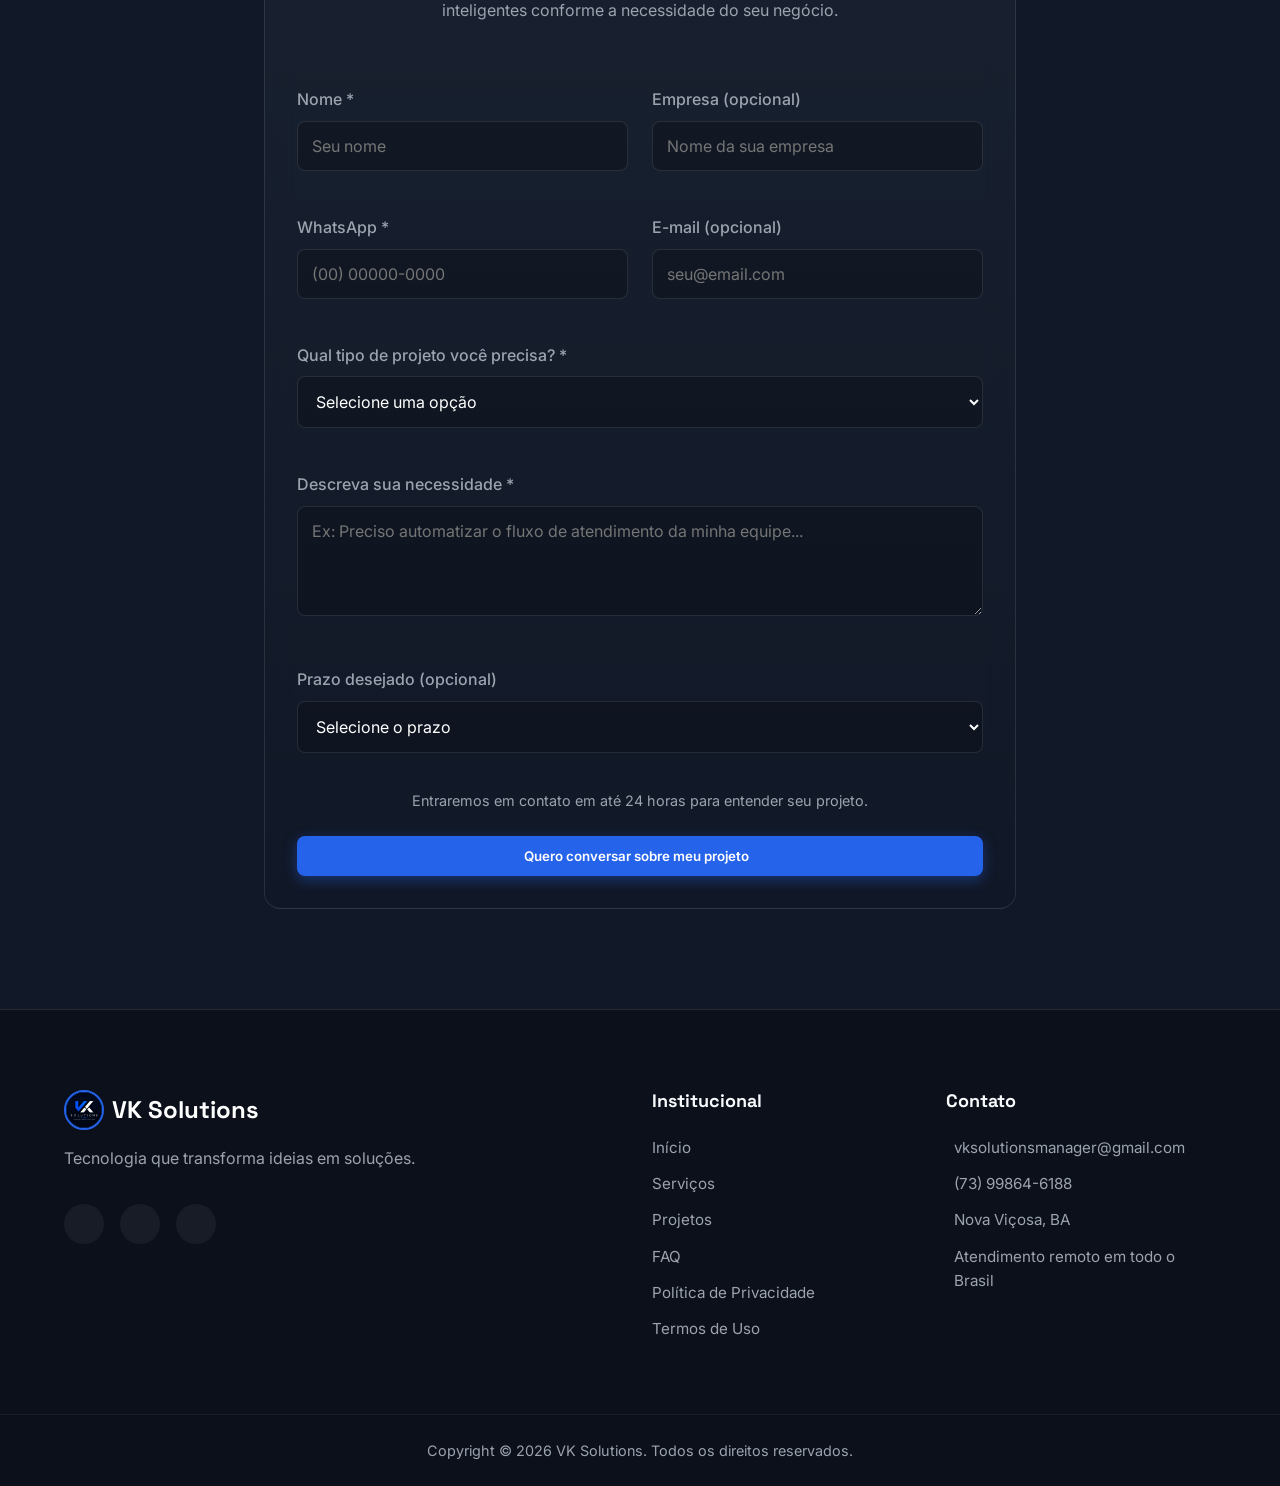
==== commit 247fda47: "copy: Atualizar descricoes do Omni Gestao para modelo SaaS" ====
--- a/index.html
+++ b/index.html
@@ -154,8 +154,8 @@
                         <div class="status-badge status-dev mb-3">
                             <span class="dot"></span> 🟡 Em desenvolvimento
                         </div>
-                        <p class="mb-2"><strong>Sistema de gestão empresarial desenvolvido para micro e pequenas empresas.</strong></p>
-                        <p class="text-muted mb-4">Objetivo: Centralizar as principais operações de uma empresa em um sistema simples, intuitivo e acessível.</p>
+                        <p class="mb-2"><strong>Plataforma SaaS de gestão empresarial completa para modernizar negócios em crescimento.</strong></p>
+                        <p class="text-muted mb-4">Objetivo: Centralizar as principais operações de uma empresa em um sistema robusto na nuvem (SaaS), simples, intuitivo e acessível.</p>
                         
                         <div class="project-resources grid-2 mb-4">
                             <ul>
@@ -181,7 +181,7 @@
                                 <span>Inteligência Artificial</span>
                                 <span>Cloud</span>
                             </div>
-                            <p class="mt-3 text-muted" style="font-size: 0.85rem;">Projeto próprio desenvolvido pela VK Solutions, focado em simplificar a gestão de micro e pequenas empresas.</p>
+                            <p class="mt-3 text-muted" style="font-size: 0.85rem;">SaaS proprietário desenvolvido pela VK Solutions, focado em escalabilidade, controle e simplificação da gestão empresarial.</p>
                         </div>
                         
                         <button id="btn-open-gallery" class="btn btn-primary">
@@ -220,7 +220,7 @@
                 <div class="dev-card glass-panel hover-lift">
                     <i class="ph-duotone ph-storefront dev-icon"></i>
                     <h3>Omni Gestão</h3>
-                    <p>Sistema de gestão empresarial.</p>
+                    <p>Plataforma SaaS de gestão completa.</p>
                     <div class="status-badge status-dev mt-3">🟡 Em desenvolvimento</div>
                 </div>
                 <div class="dev-card glass-panel hover-lift">
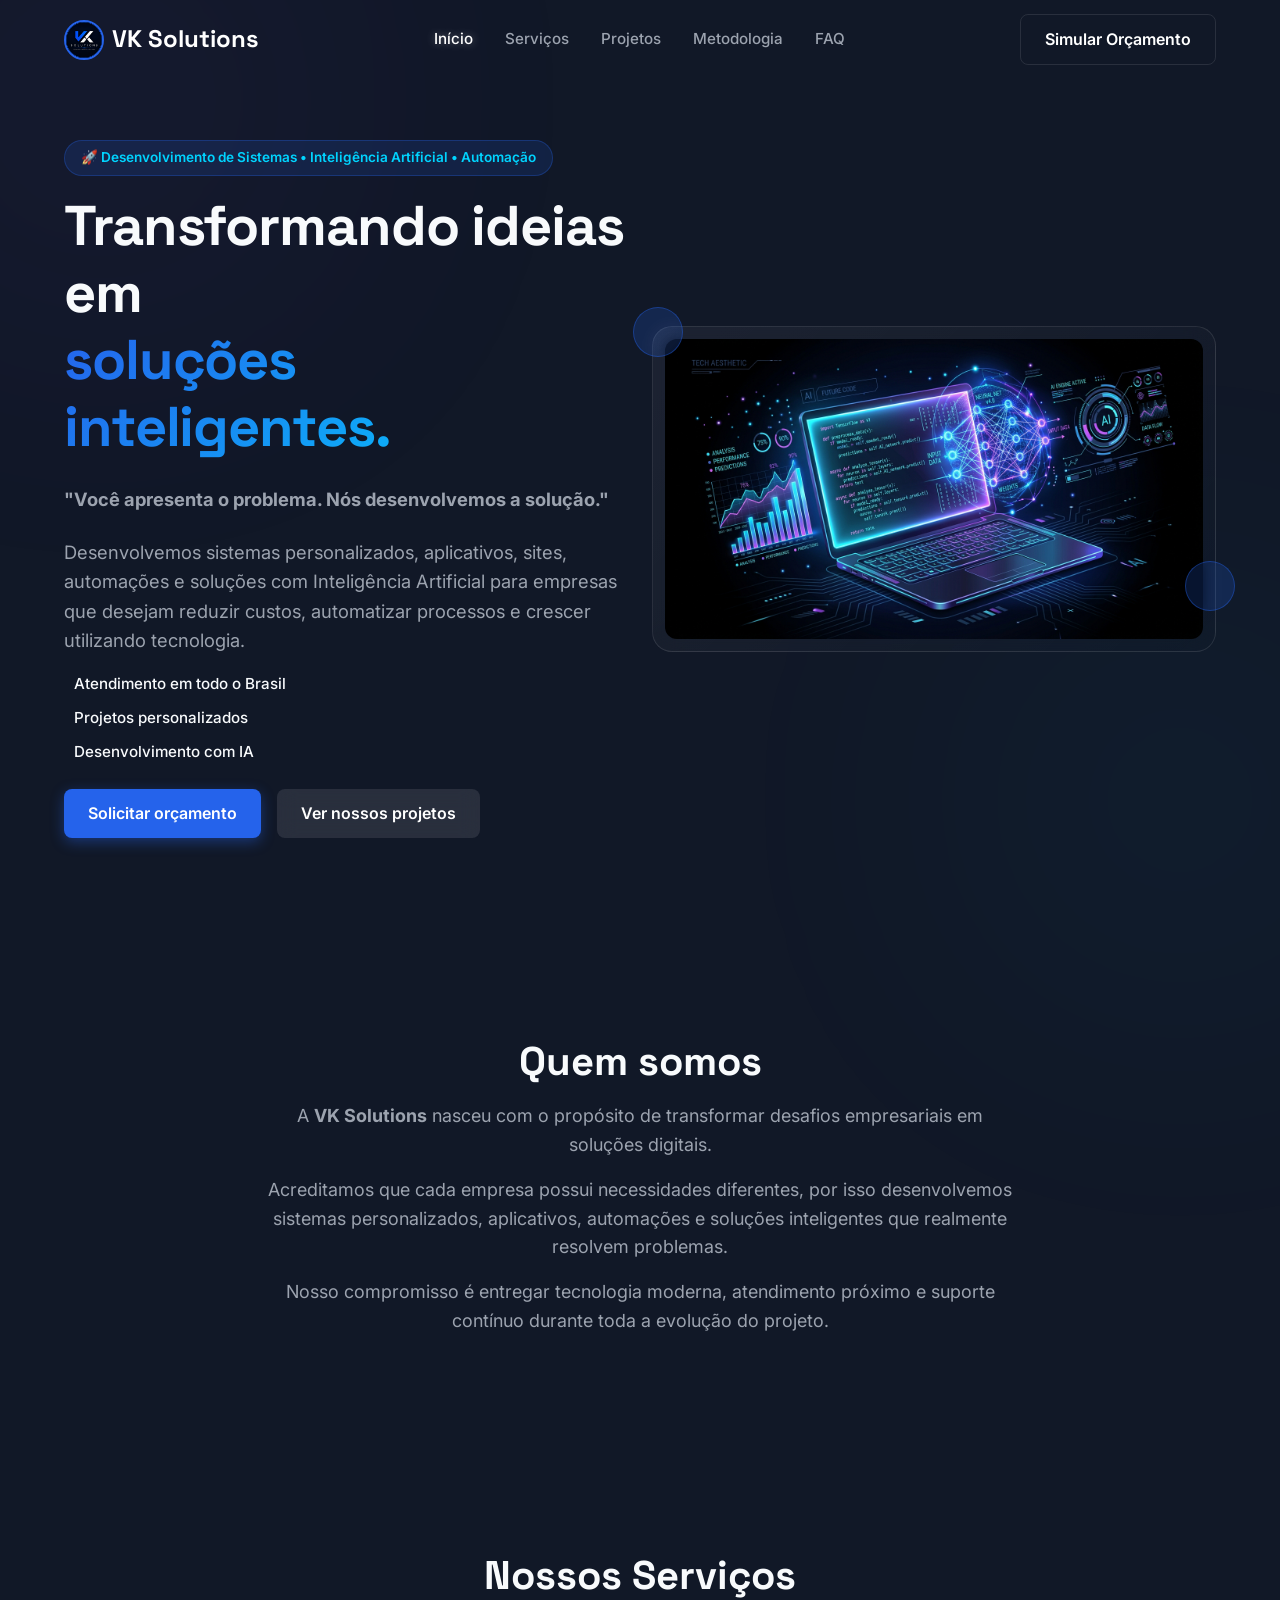
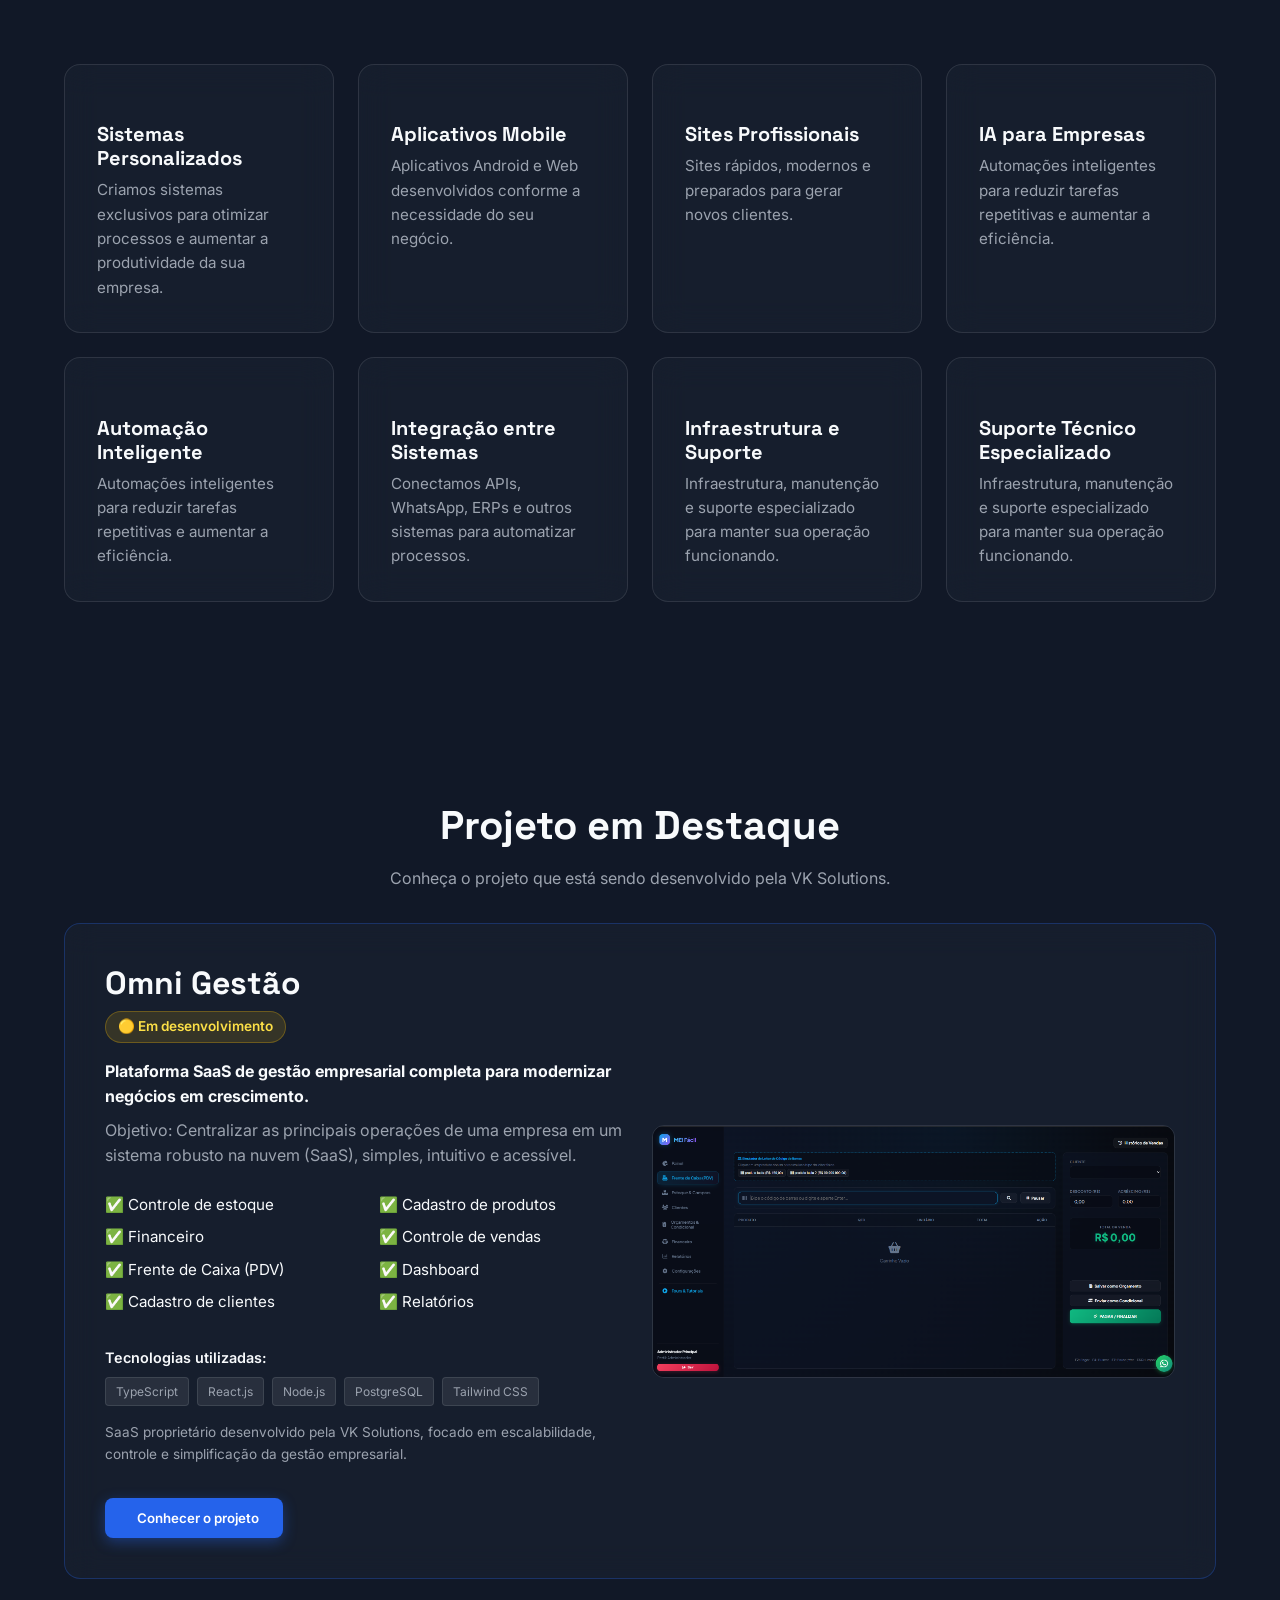
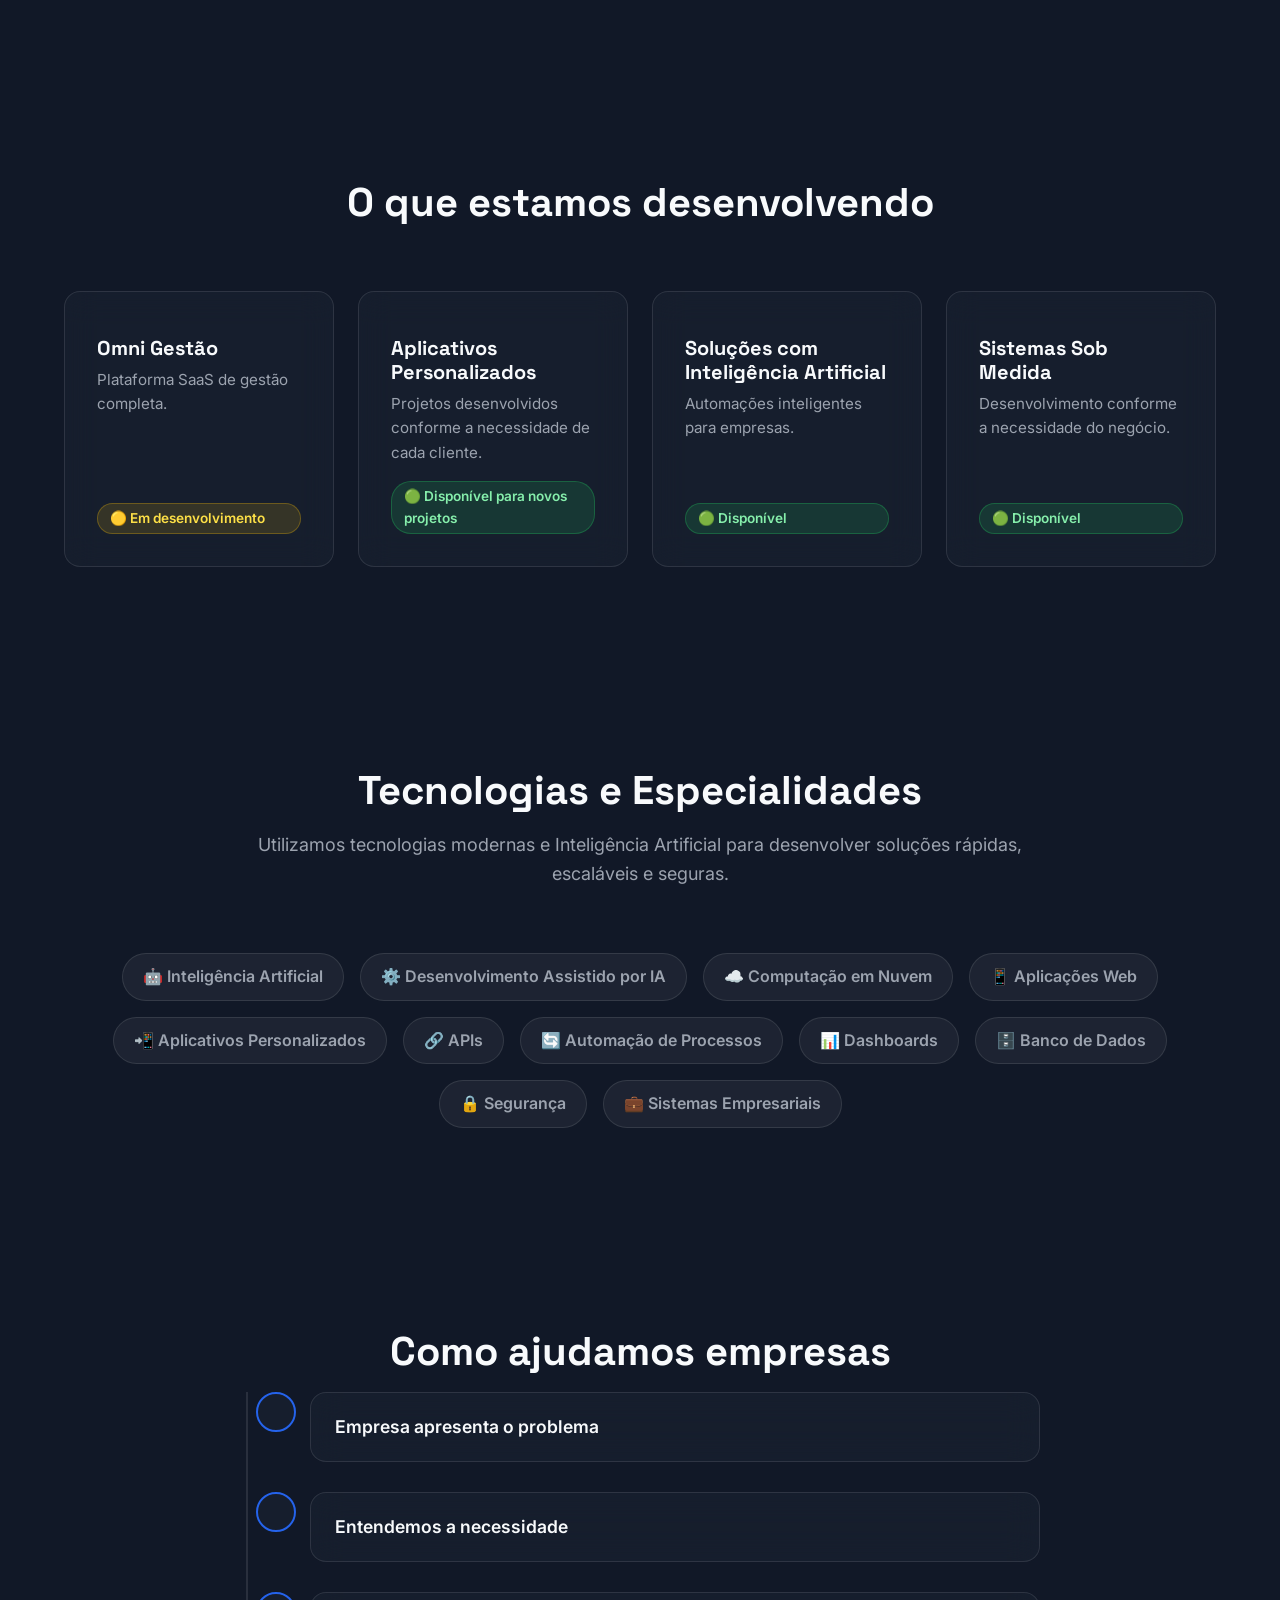
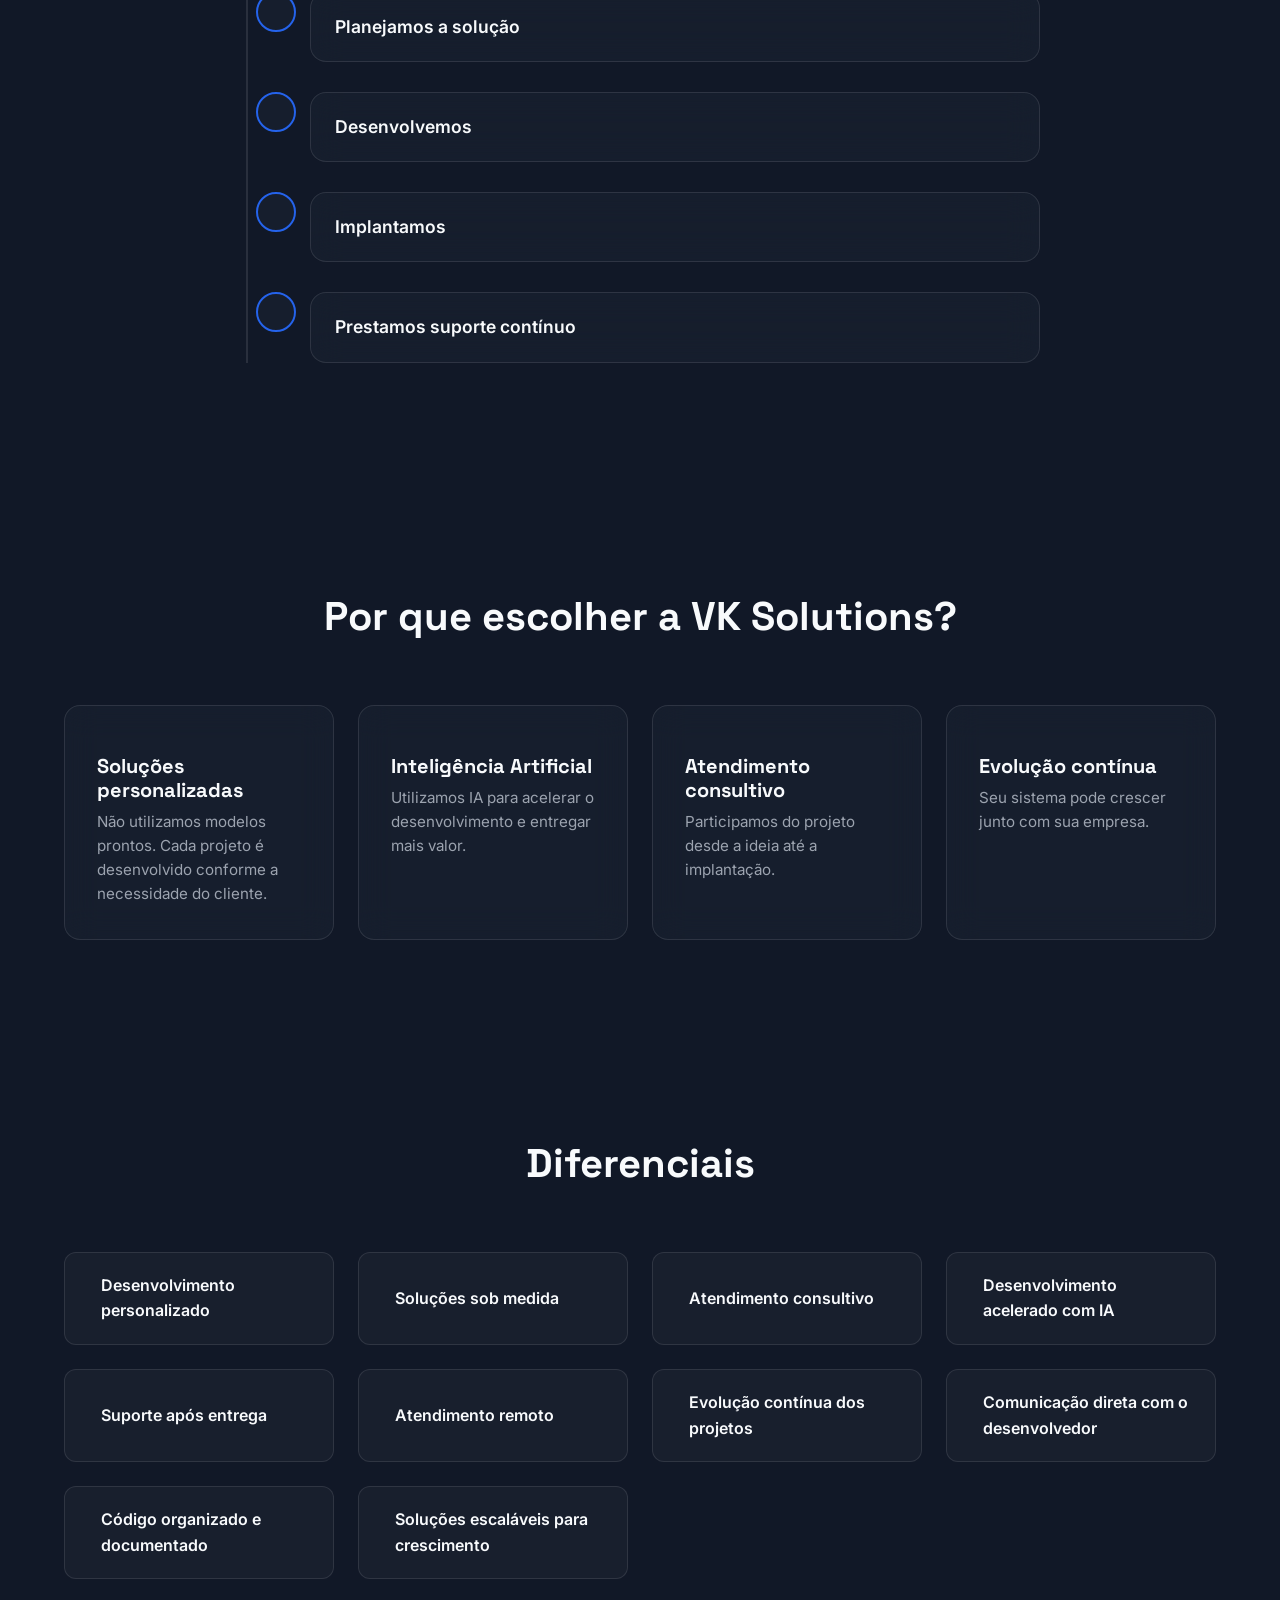
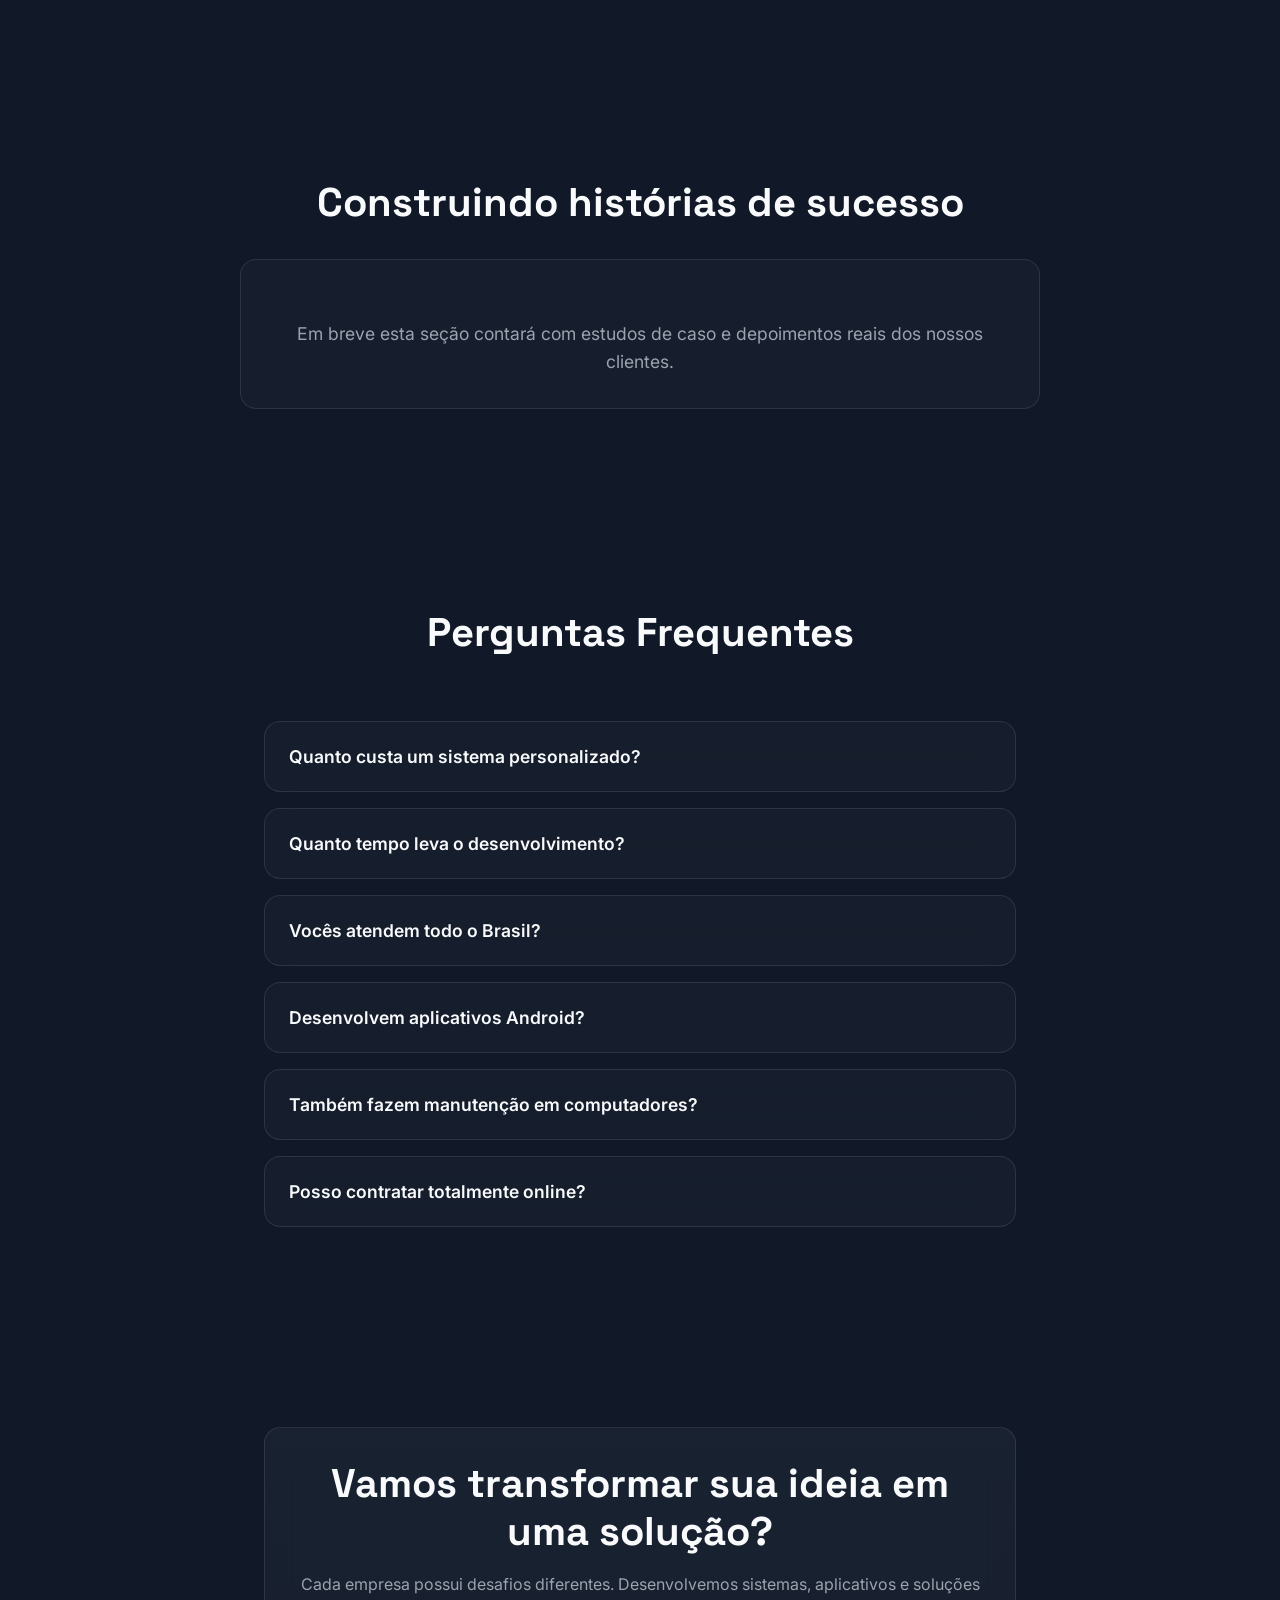
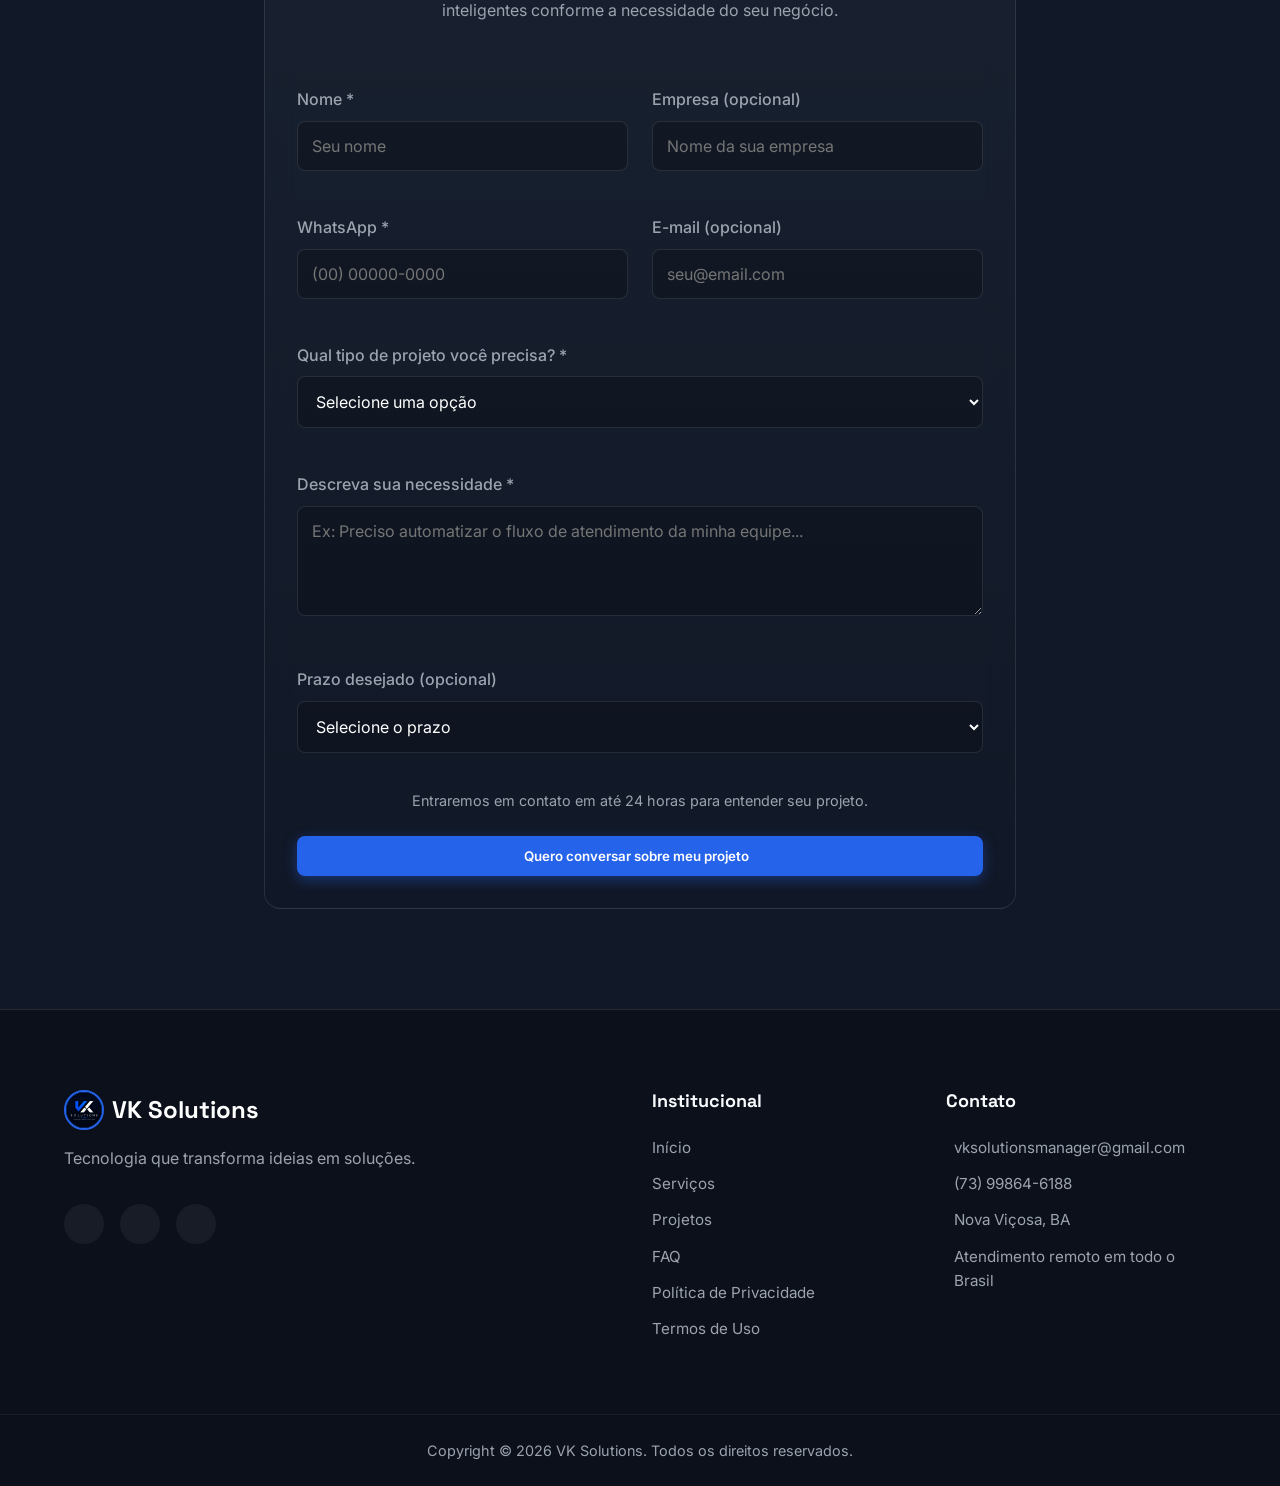
==== commit 081b38cb: "fix: Atualizar lista de tecnologias do Omni Gestao" ====
--- a/index.html
+++ b/index.html
@@ -15,7 +15,7 @@
     <!-- Icons -->
     <script src="https://unpkg.com/@phosphor-icons/web"></script>
     
-    <link rel="stylesheet" href="style.css">
+    <link rel="stylesheet" href="style.css?v=2">
 </head>
 <body>
     <!-- Background Effects -->
@@ -175,11 +175,11 @@
                         <div class="project-used-tech mb-5">
                             <p class="mb-2" style="font-size: 0.9rem; font-weight: 600;">Tecnologias utilizadas:</p>
                             <div class="tech-badges-small">
-                                <span>Flutter</span>
-                                <span>Firebase</span>
-                                <span>Supabase</span>
-                                <span>Inteligência Artificial</span>
-                                <span>Cloud</span>
+                                <span>TypeScript</span>
+                                <span>React.js</span>
+                                <span>Node.js</span>
+                                <span>PostgreSQL</span>
+                                <span>Tailwind CSS</span>
                             </div>
                             <p class="mt-3 text-muted" style="font-size: 0.85rem;">SaaS proprietário desenvolvido pela VK Solutions, focado em escalabilidade, controle e simplificação da gestão empresarial.</p>
                         </div>
@@ -568,6 +568,6 @@
         </div>
     </footer>
 
-    <script src="script.js"></script>
+    <script src="script.js?v=2"></script>
 </body>
 </html>
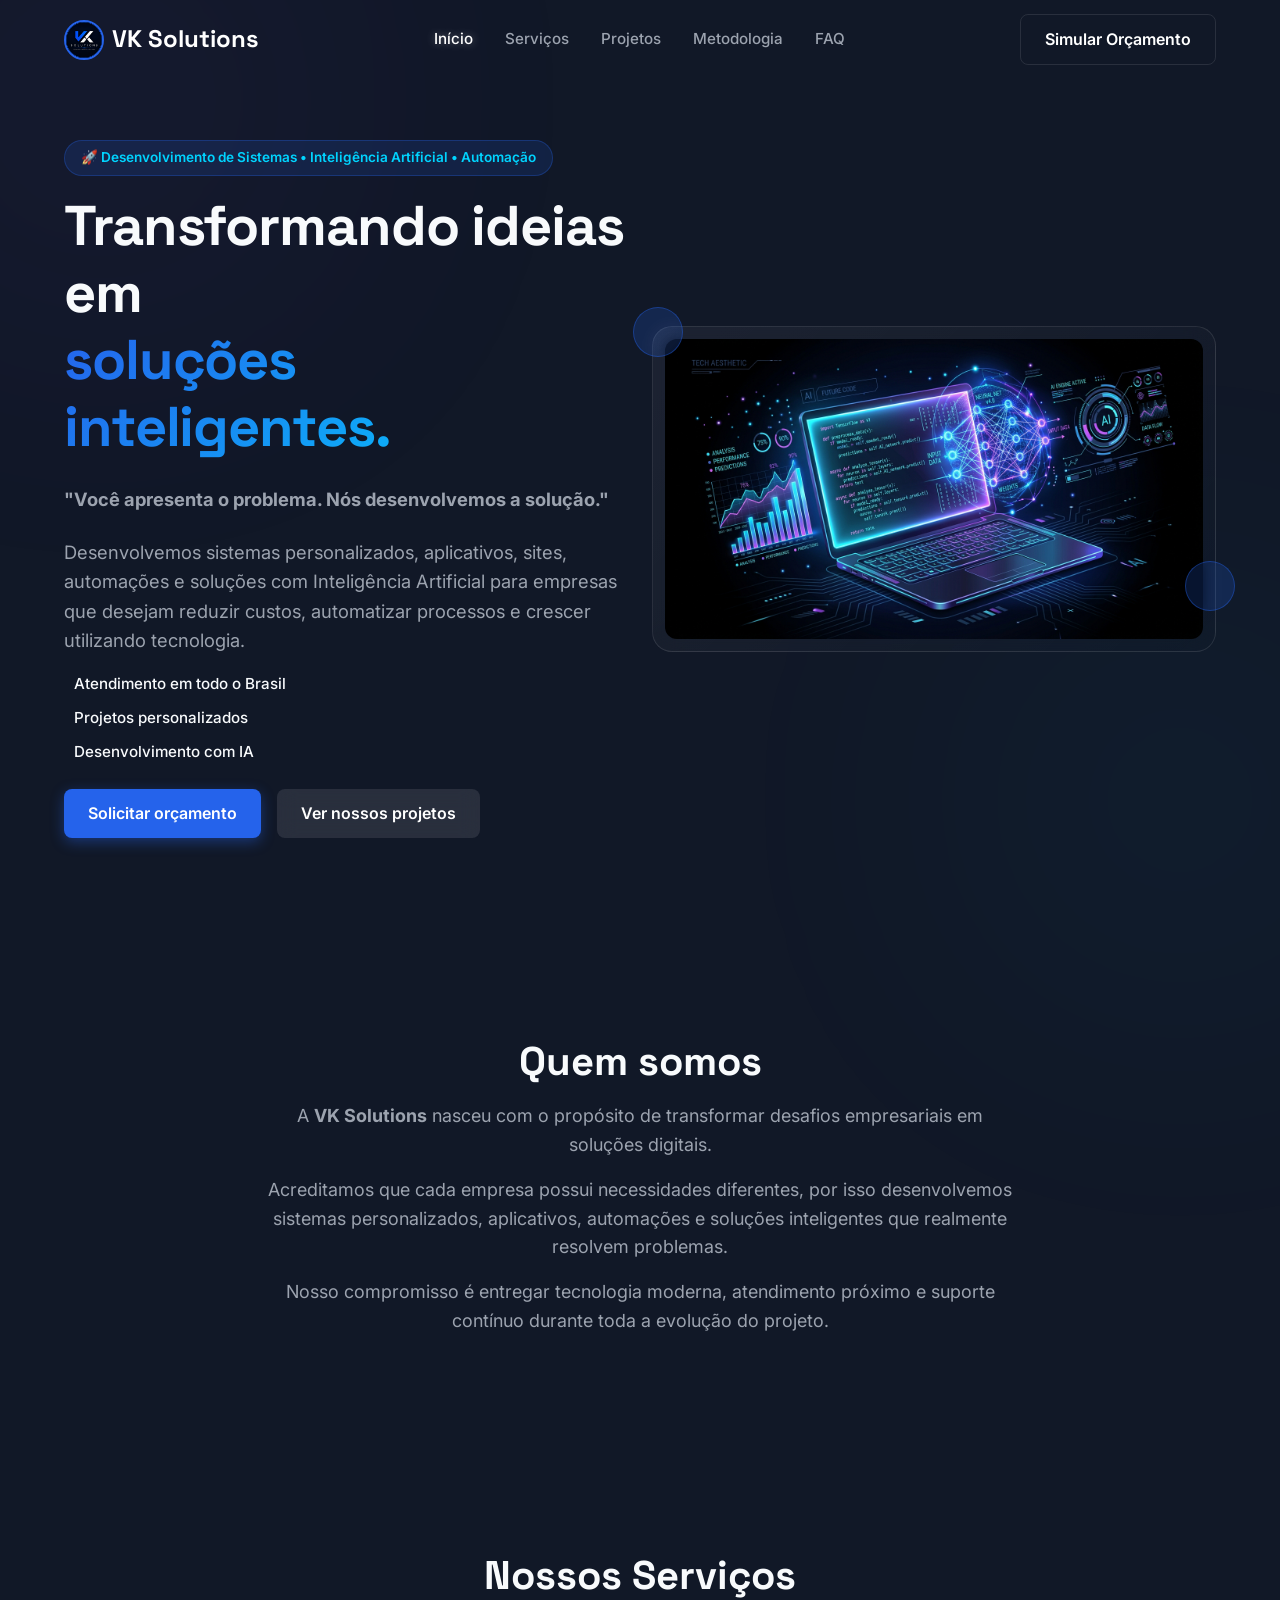
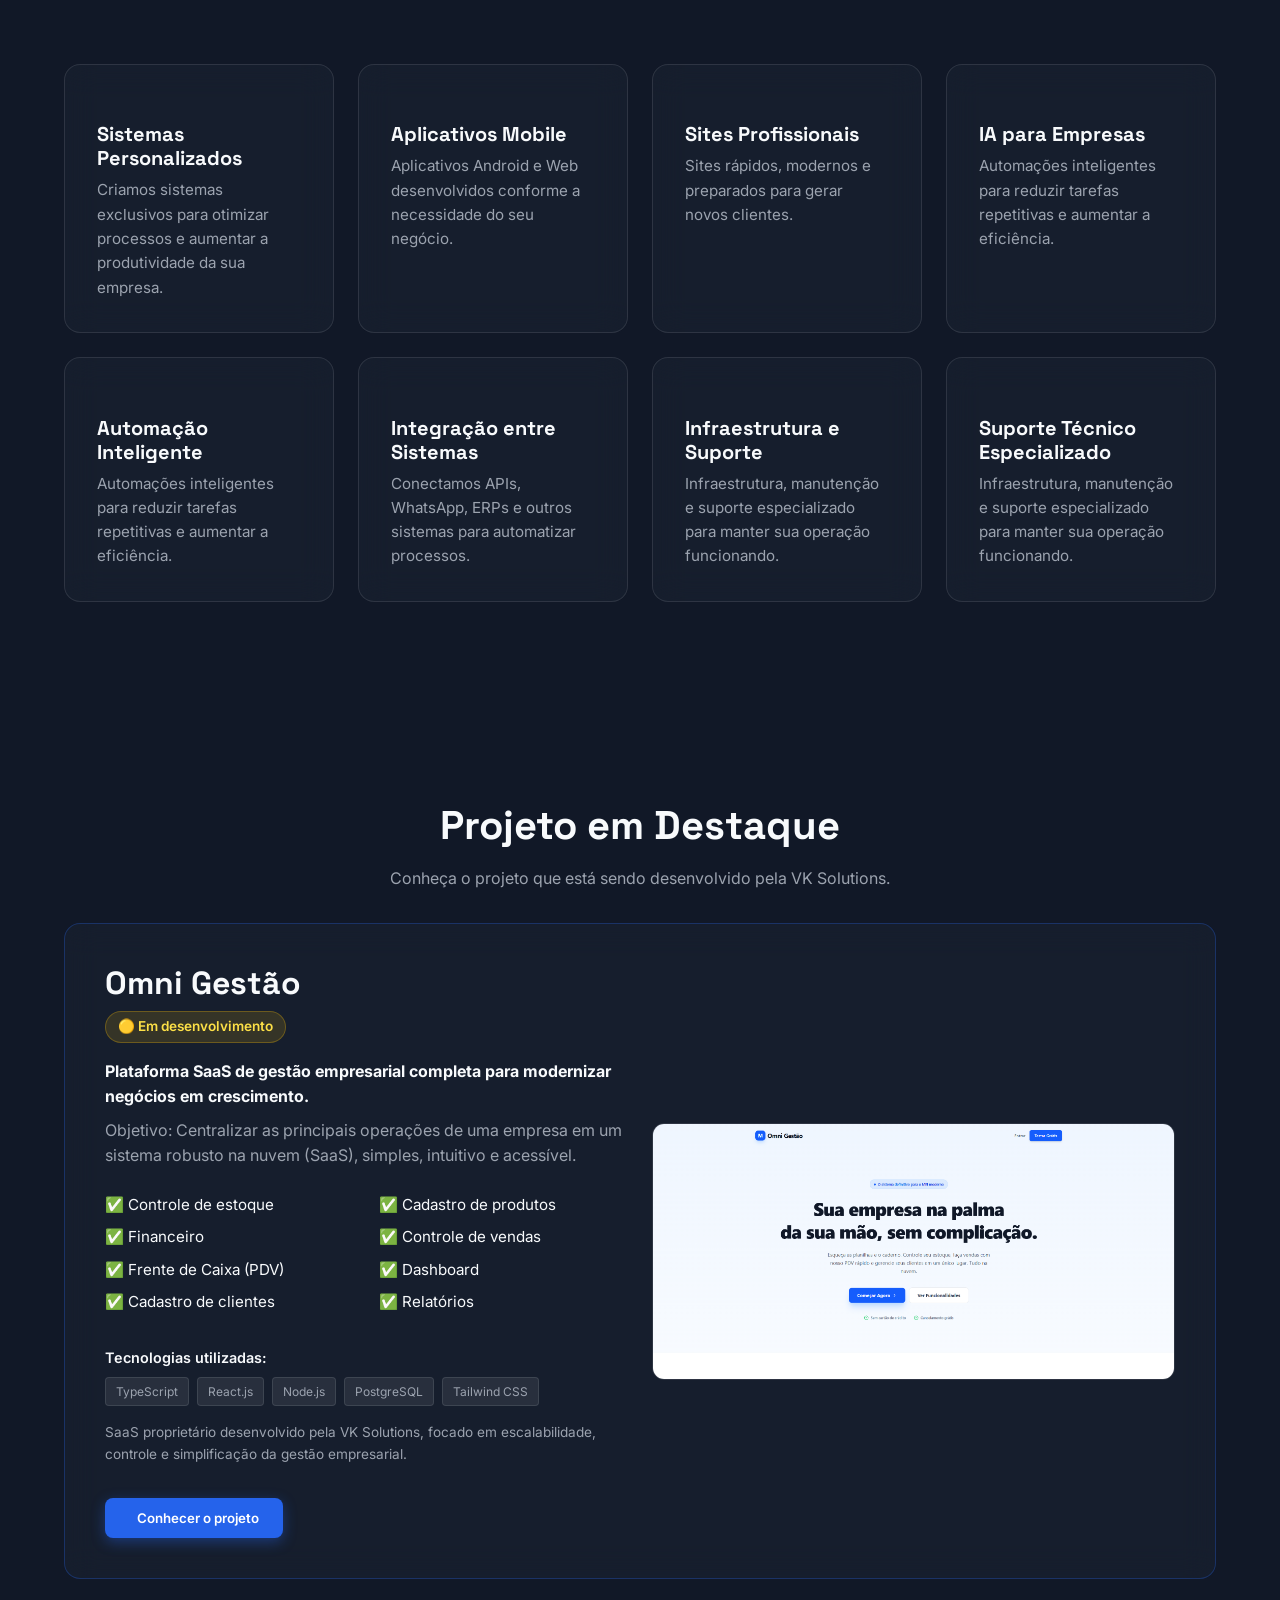
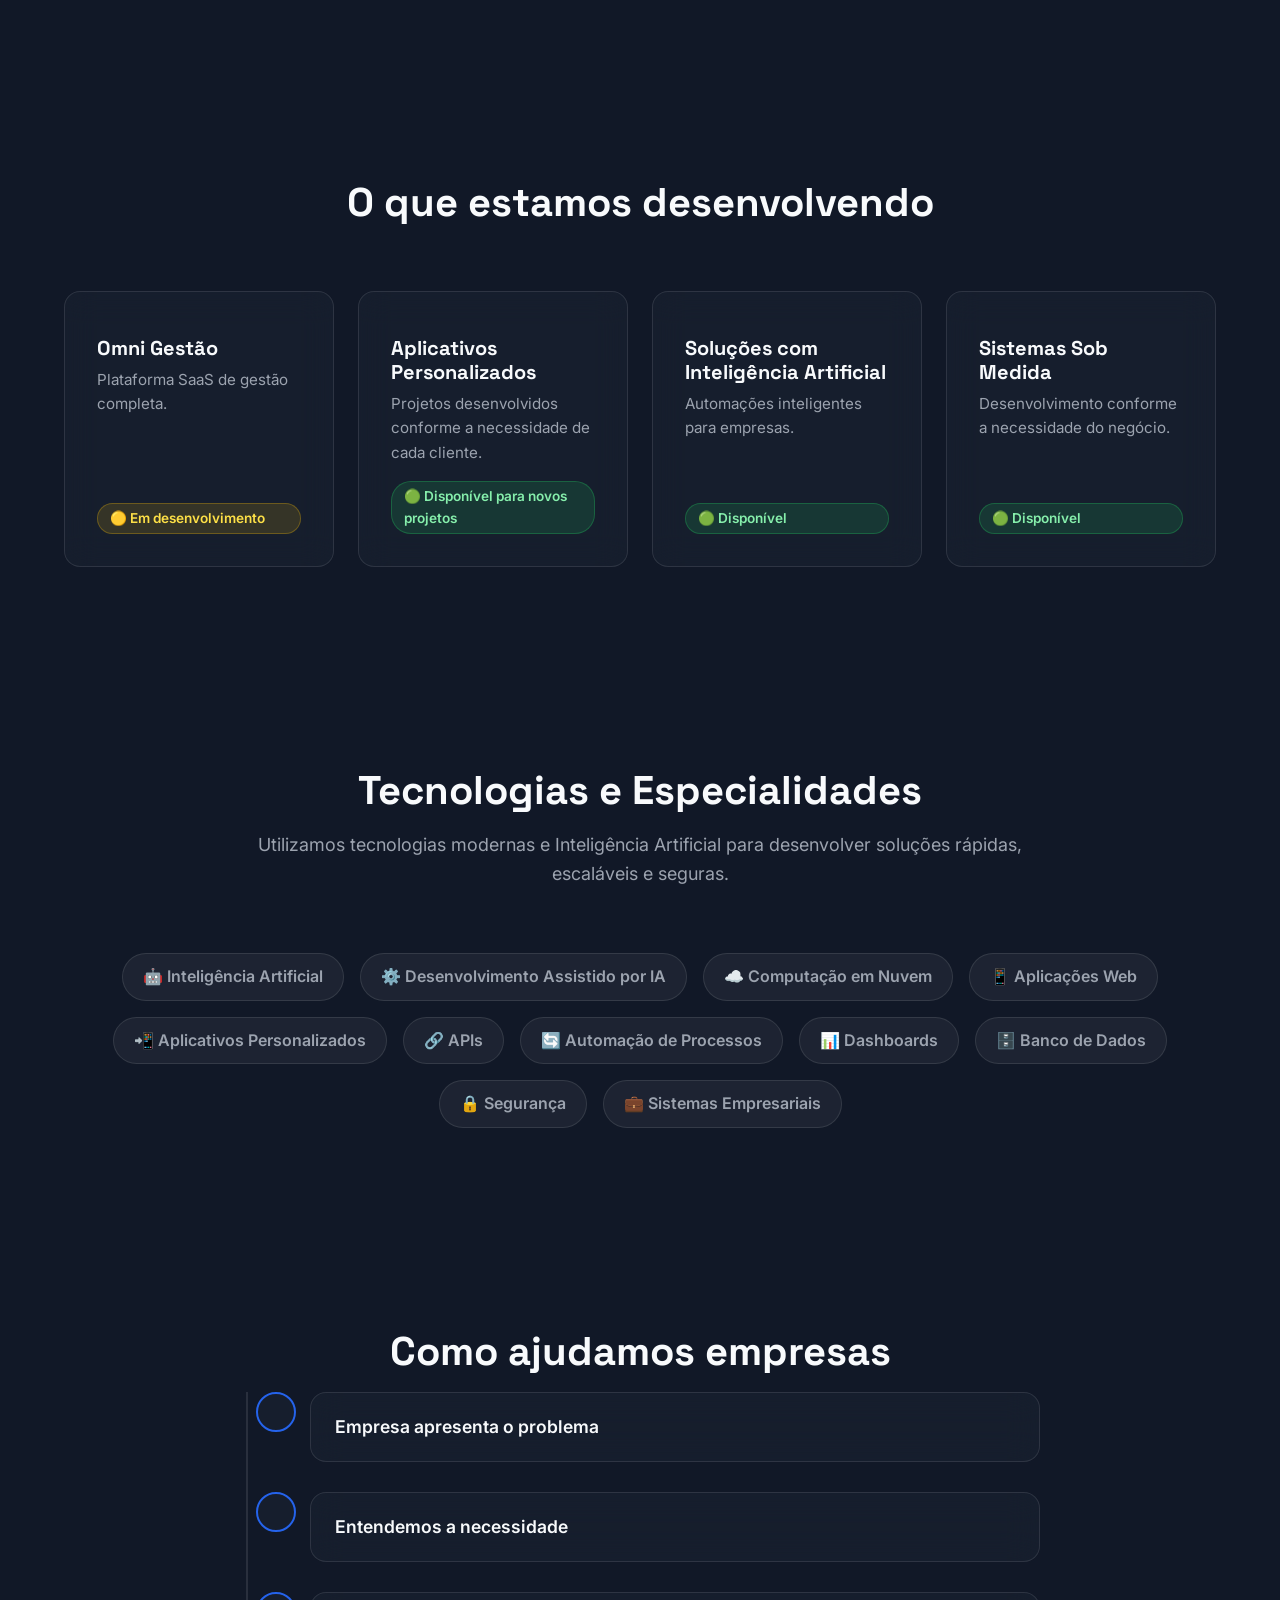
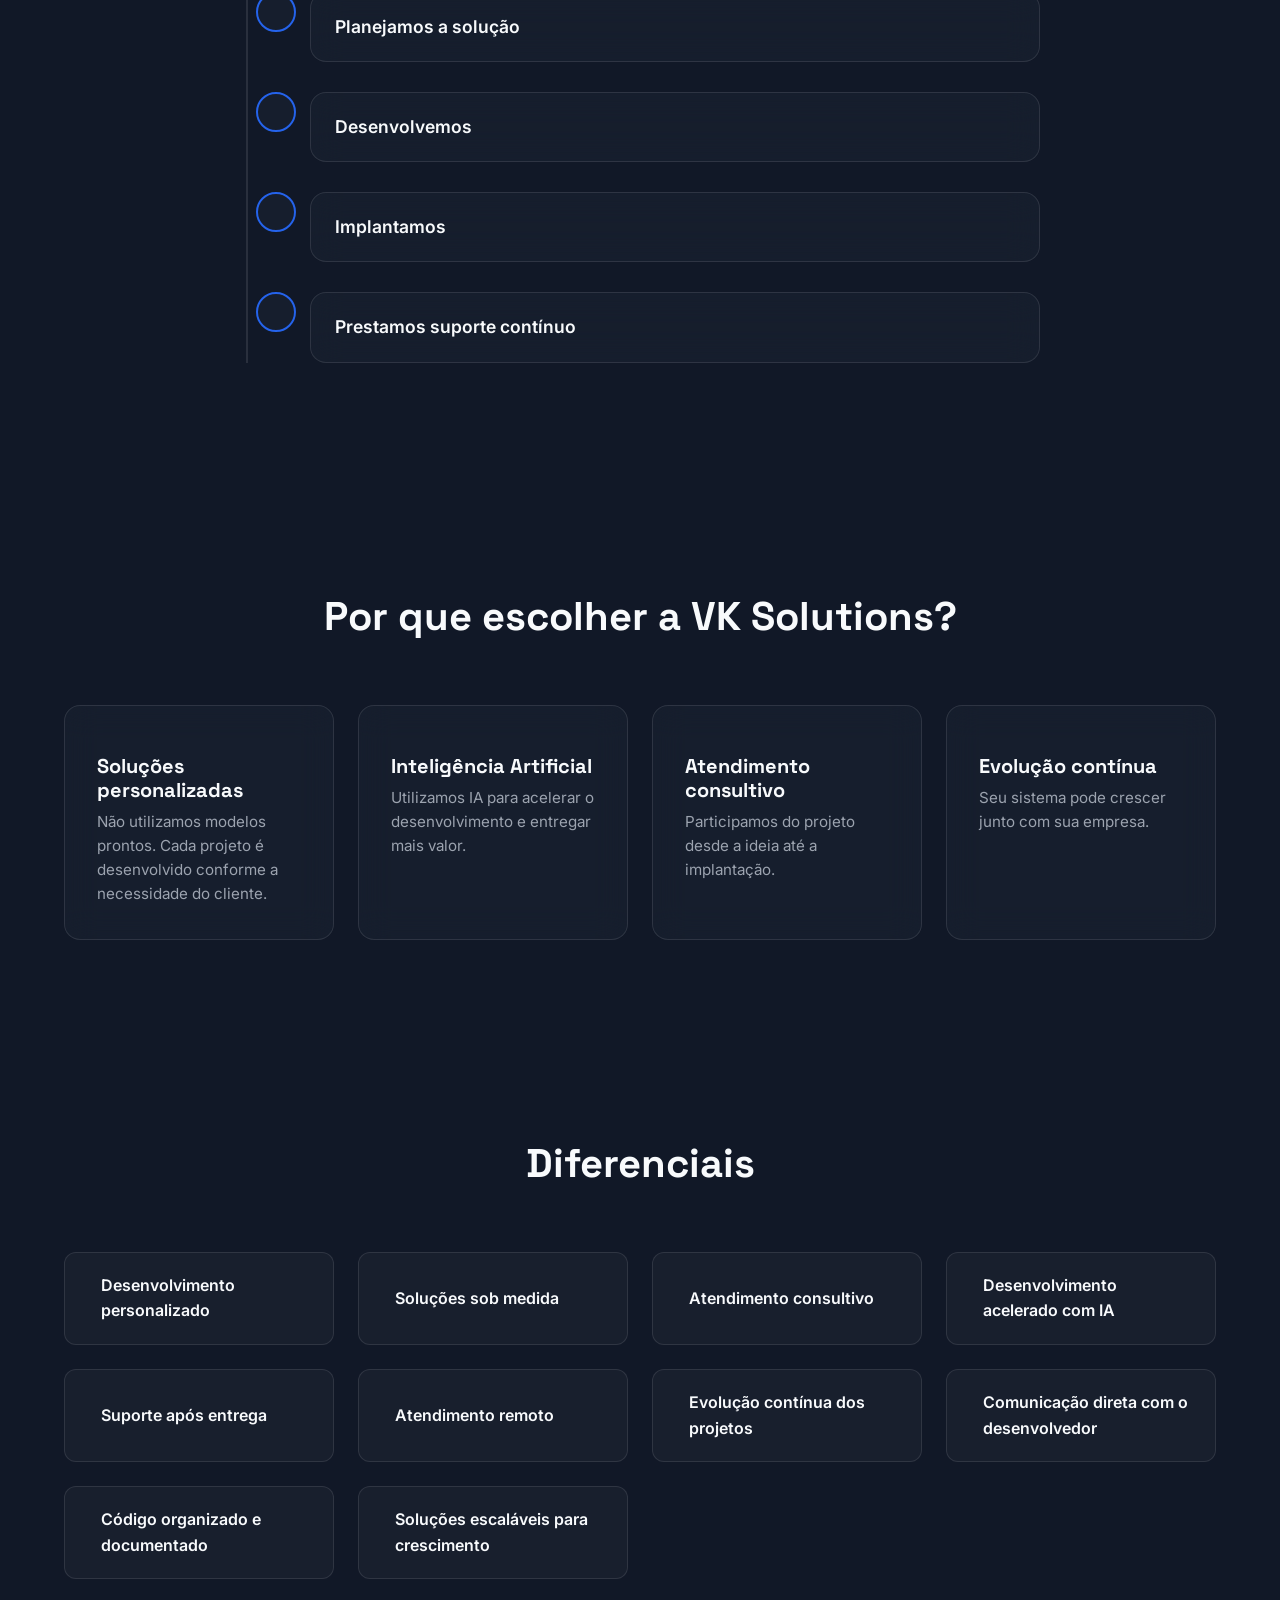
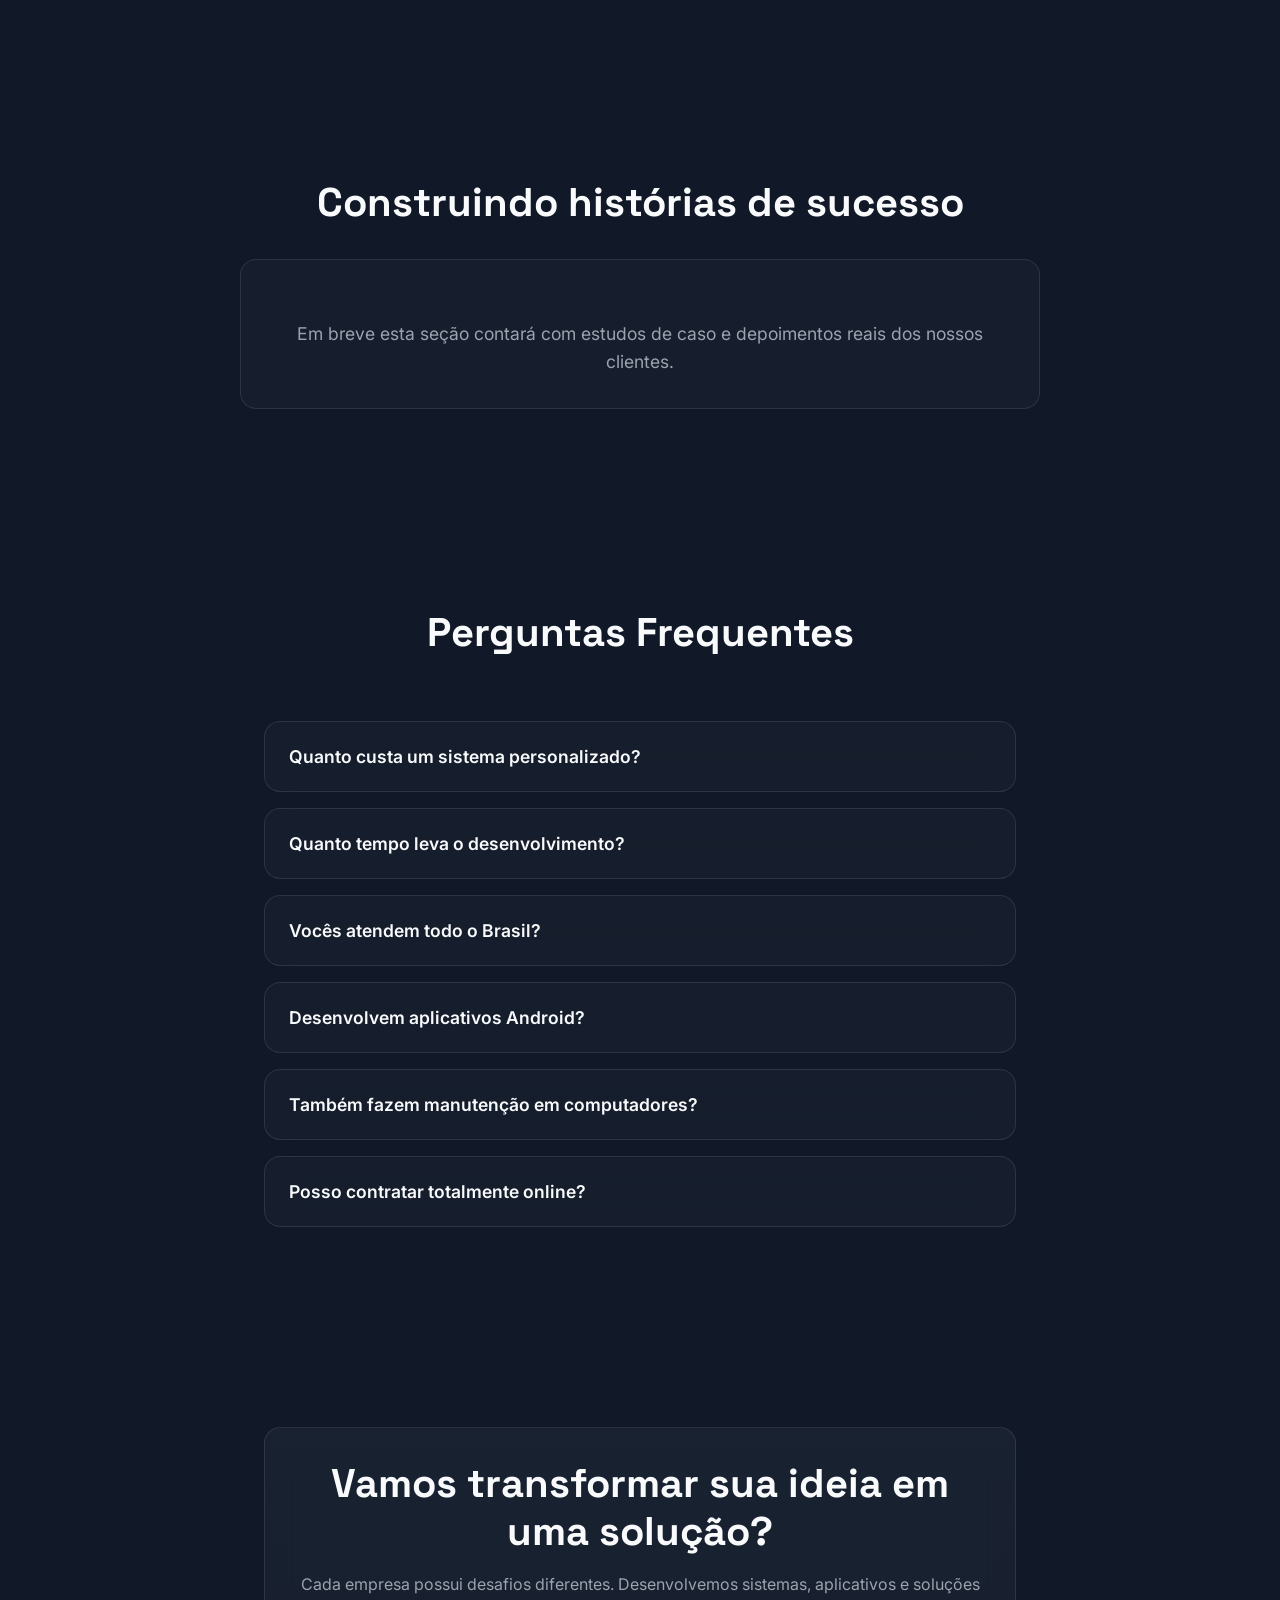
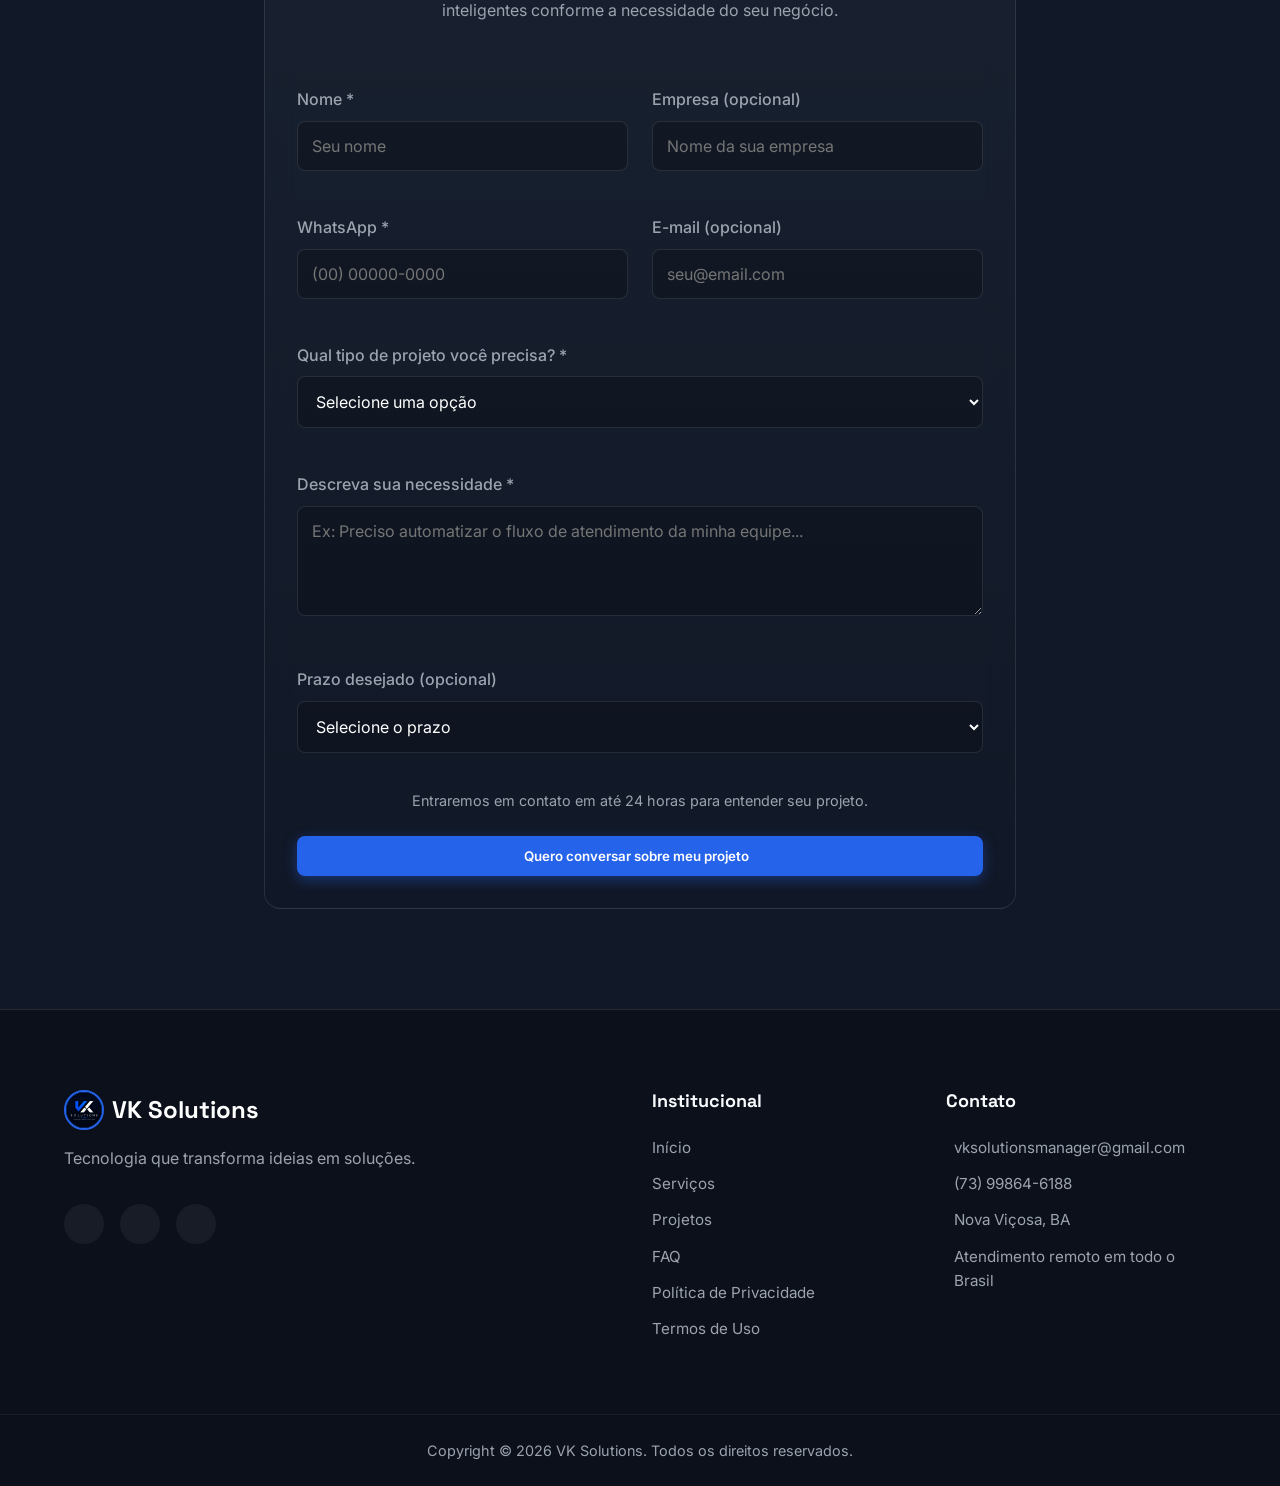
==== commit a5a18691: "fix: Atualizar caminho da imagem de preview para omni-print-1.png" ====
--- a/index.html
+++ b/index.html
@@ -190,7 +190,7 @@
                     </div>
                     
                     <div class="project-preview hover-lift">
-                        <img src="assets/mei-print-1.png" alt="Omni Gestão Preview" loading="lazy">
+                        <img src="assets/omni-print-1.png" alt="Omni Gestão Preview" loading="lazy">
                     </div>
                 </div>
             </div>
